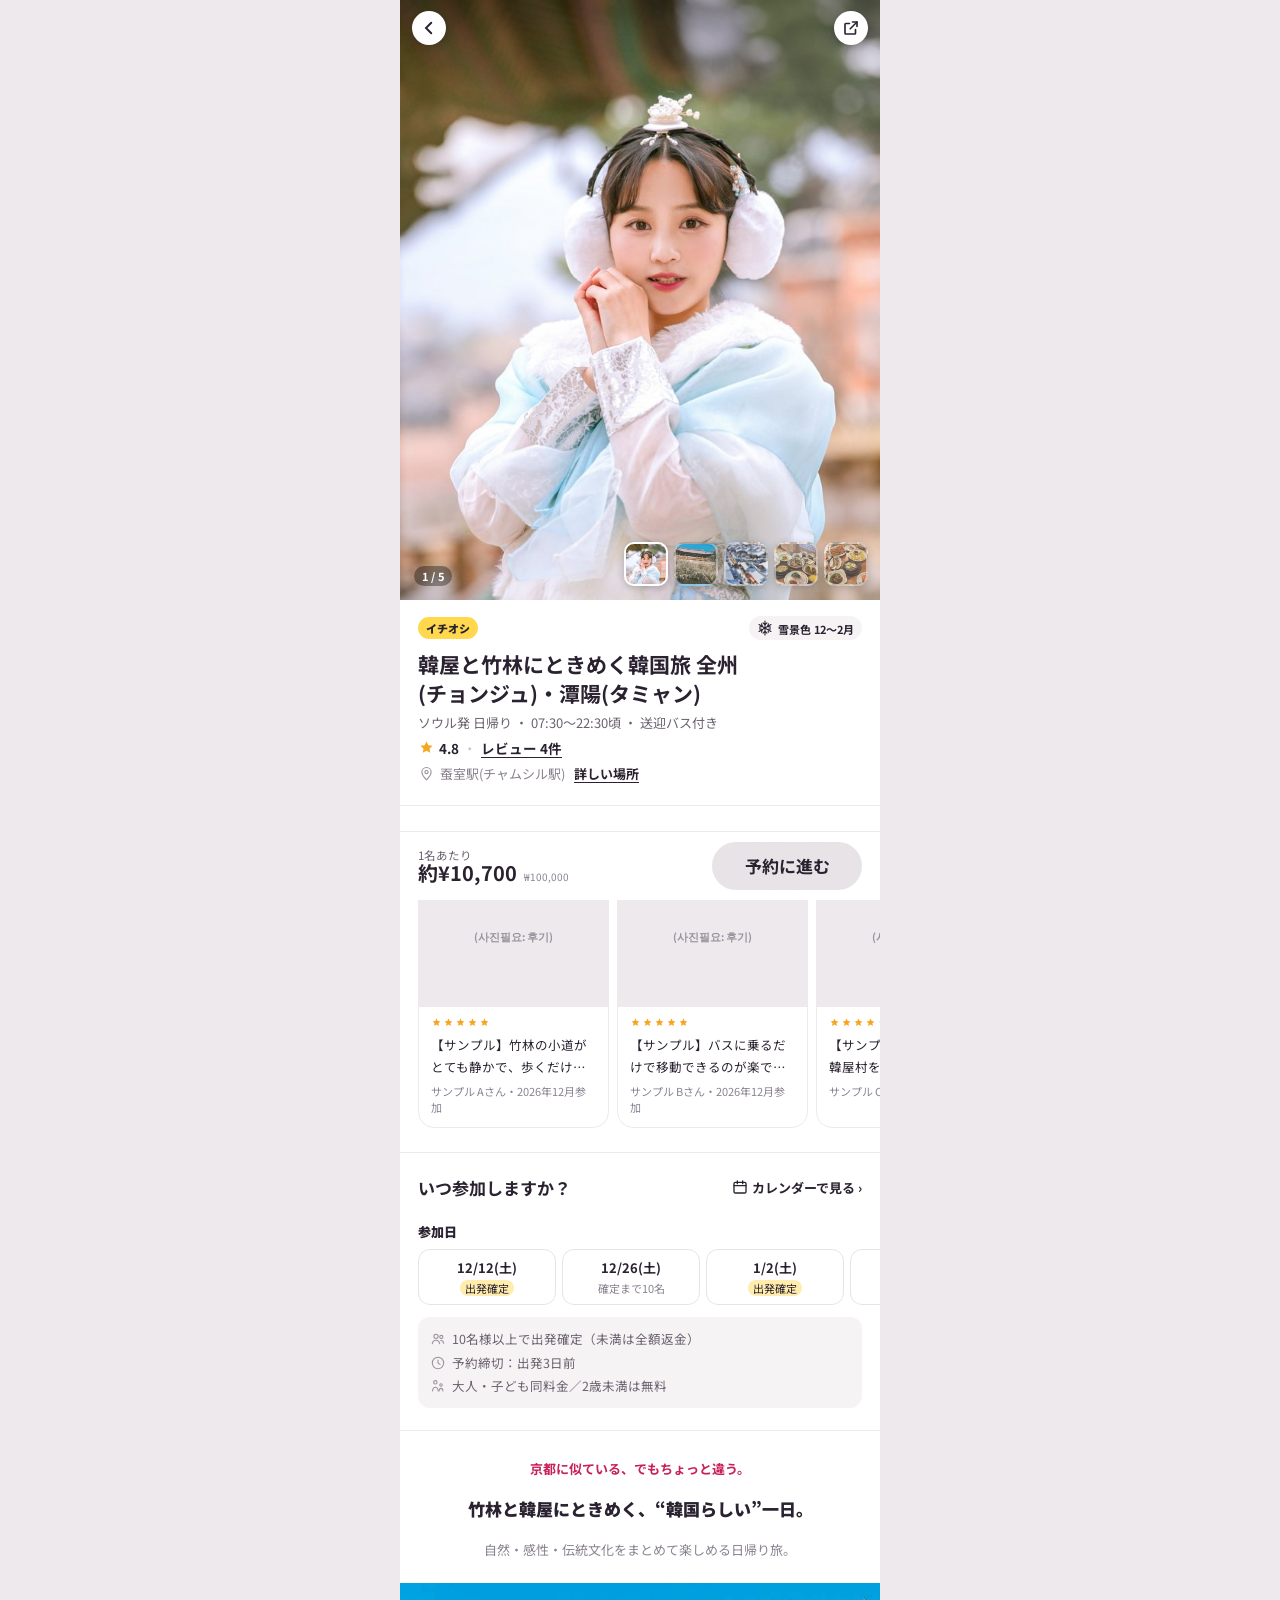
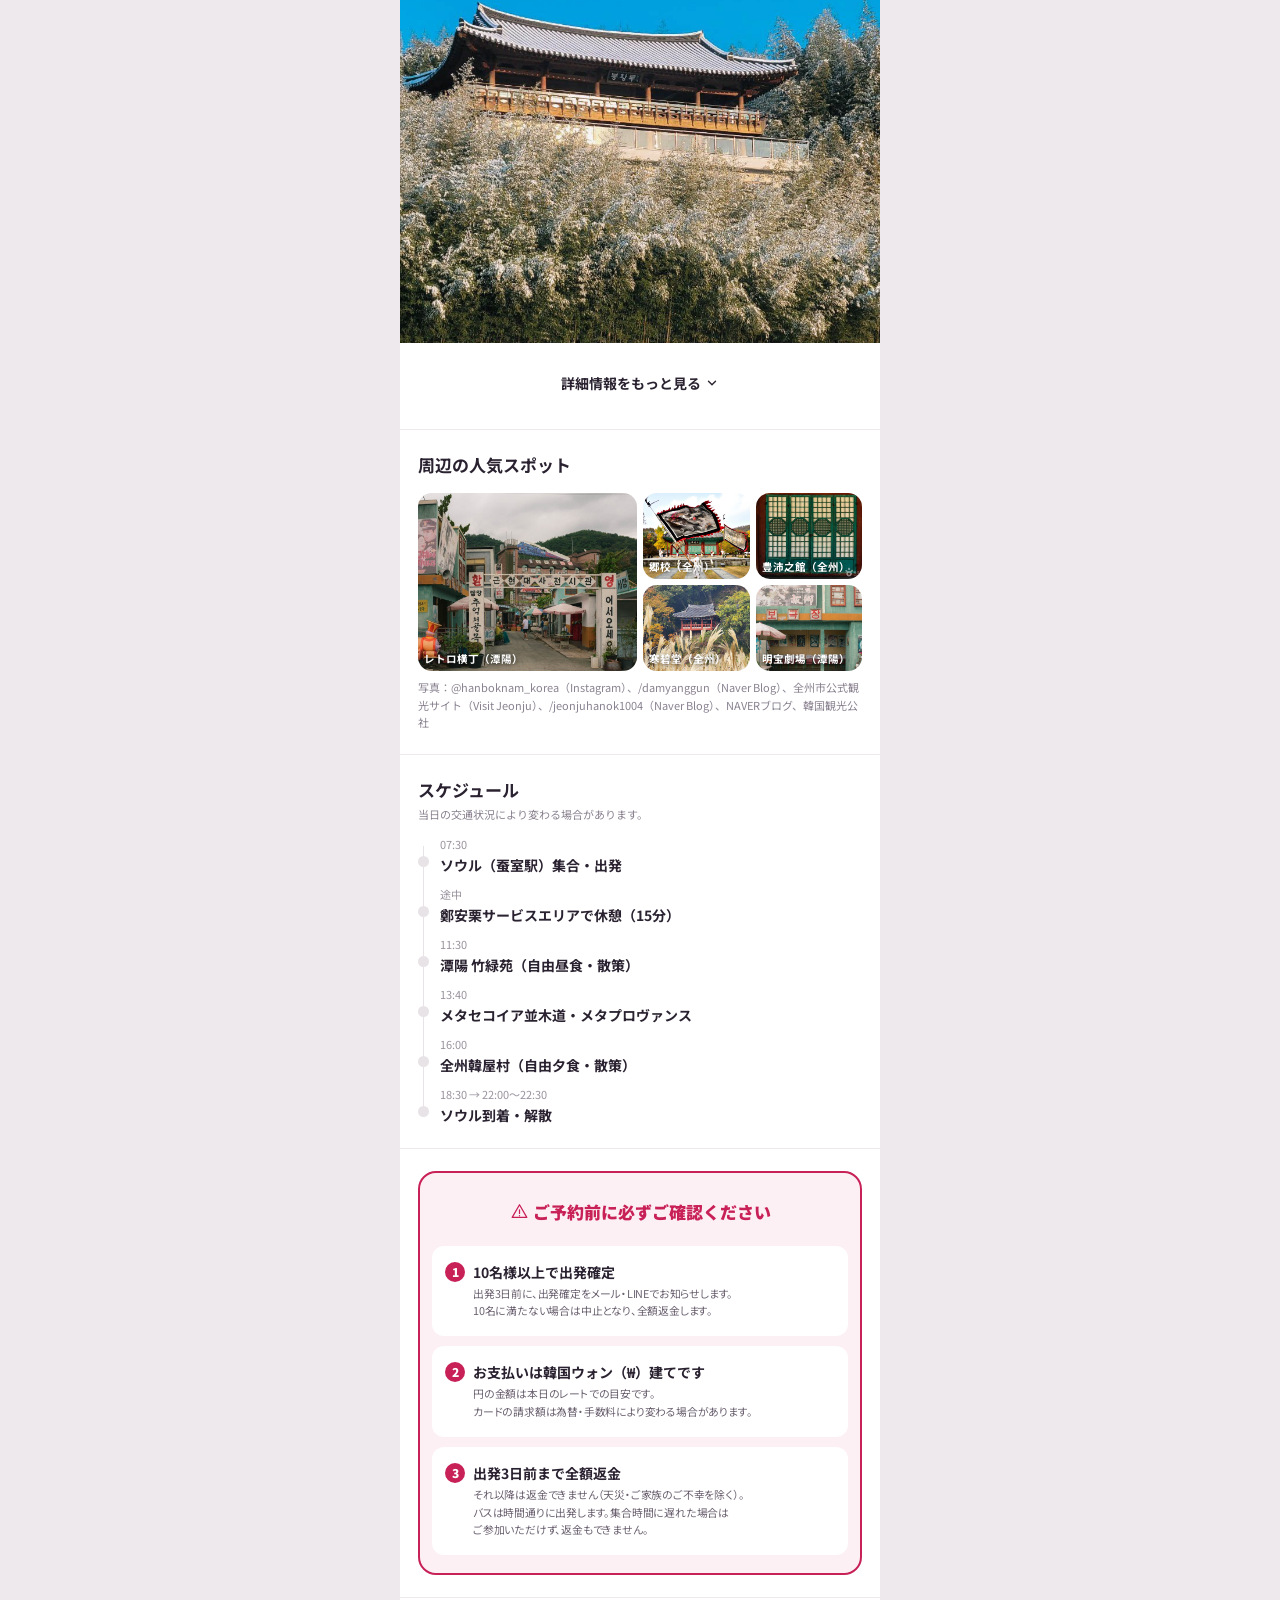
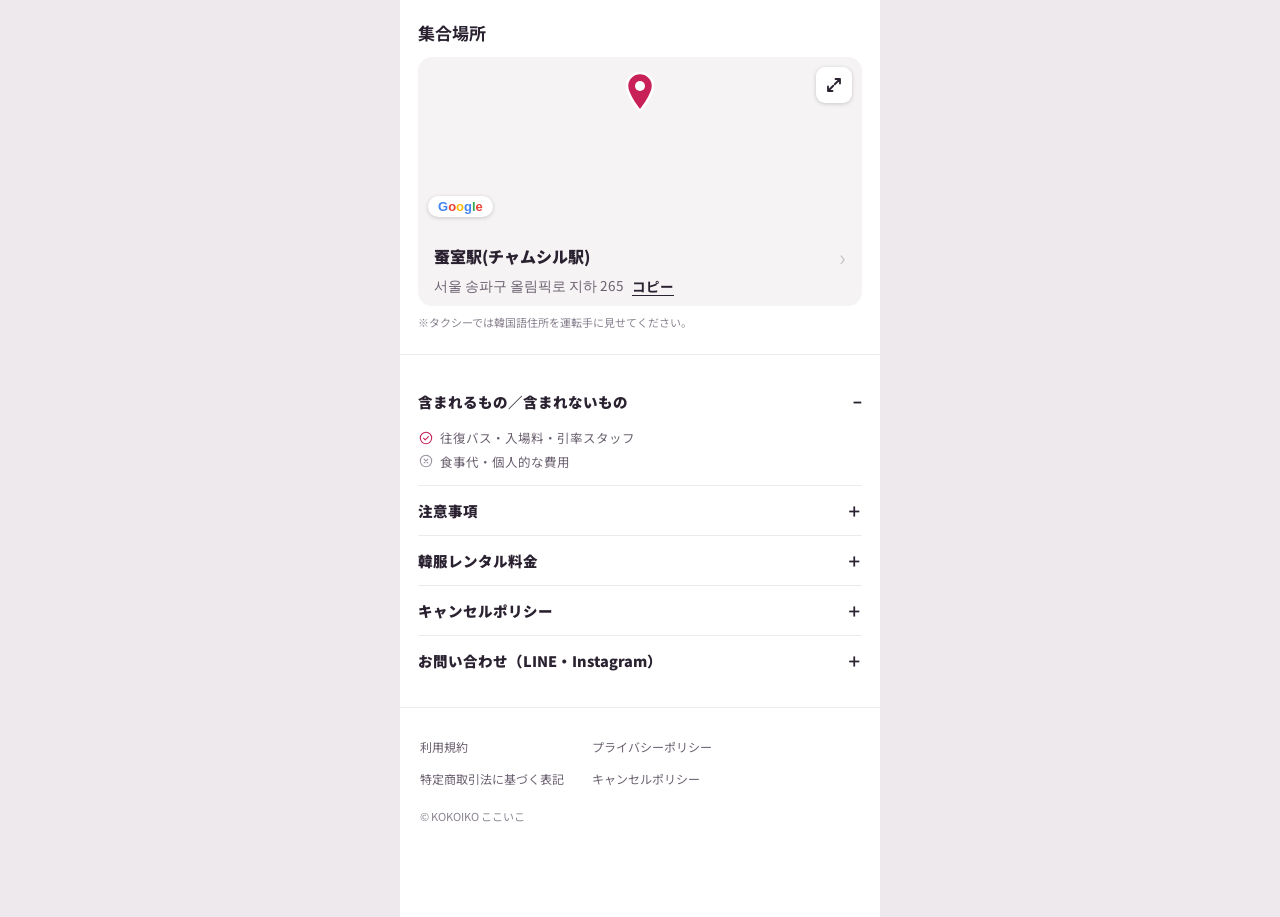
==== checkout.html @ 38eafe8d "Add files via upload" ====
<!DOCTYPE html>
<html lang="ja">
<head>
<meta charset="UTF-8">
<meta name="viewport" content="width=device-width, initial-scale=1, maximum-scale=1, user-scalable=no, viewport-fit=cover">
<title>お支払い｜ここいこ</title>
<meta name="robots" content="noindex">
<link rel="preconnect" href="https://fonts.googleapis.com">
<link href="https://fonts.googleapis.com/css2?family=Noto+Sans+JP:wght@400;700;900&display=swap" rel="stylesheet">
<link rel="stylesheet" href="css/style.css?v=1126-4">
<script src="https://js.tosspayments.com/v2/standard"></script>
</head>
<body class="ckpage">
<div class="wrap">
  <div class="phd2"><a href="index.html" id="backLink" aria-label="戻る"><svg width="22" height="22" viewBox="0 0 24 24" fill="none" stroke="#2A2230" stroke-width="2.6" stroke-linecap="round"><path d="M15 5l-7 7 7 7"/></svg></a><b>お支払い</b><span></span></div>

  <div class="sec"><h2>ご予約内容</h2>
    <div class="osum"><div class="im" id="sImg"></div><div><b id="sName"></b><span id="sDate"></span><span id="sTime"></span><span id="sQty"></span><span class="smeet"><span id="sMeet"></span><button type="button" class="cpy" id="addrCopy">コピー</button></span></div></div>
  </div>

  <form id="form" novalidate>
    <div class="sec"><h2>代表者情報</h2>
      <div class="field"><label for="name">お名前（ローマ字）<span class="req">必須</span></label><div class="inwrap"><input id="name" autocomplete="name" placeholder="HANAKO YAMADA"><span class="okmark" aria-hidden="true"><svg width="13" height="13" viewBox="0 0 24 24" fill="none" stroke="#fff" stroke-width="3.2" stroke-linecap="round" stroke-linejoin="round"><path d="M20 6L9 17l-5-5"/></svg></span></div></div>
      <div class="field"><label for="email">メールアドレス<span class="req">必須</span></label><div class="inwrap"><input id="email" type="email" autocomplete="email" placeholder="example@mail.com"><span class="okmark" aria-hidden="true"><svg width="13" height="13" viewBox="0 0 24 24" fill="none" stroke="#fff" stroke-width="3.2" stroke-linecap="round" stroke-linejoin="round"><path d="M20 6L9 17l-5-5"/></svg></span></div></div>
      <div class="field"><label for="line">LINE ID<span class="req">必須</span></label><div class="inwrap"><input id="line" placeholder="LINE ID" autocapitalize="off" autocorrect="off"><span class="okmark" aria-hidden="true"><svg width="13" height="13" viewBox="0 0 24 24" fill="none" stroke="#fff" stroke-width="3.2" stroke-linecap="round" stroke-linejoin="round"><path d="M20 6L9 17l-5-5"/></svg></span></div></div>
    </div>

    <div class="sec"><h2>お支払い方法</h2>
      <p class="pmh"><span>カード決済は「신용・체크카드」をお選びください</span></p>
      <div id="payment-method"></div><div id="agreement"></div>
    </div>

    <div class="sec"><h2>お支払い金額</h2>
      <div class="sumt"><div class="r"><span>参加費</span><span id="unit"></span></div>
        <div class="r t"><span>合計</span><span class="ty" id="totalYen"></span></div>
        <div class="r kw"><span>お支払い（韓国ウォン）</span><span id="total"></span></div></div>
      <div class="cond2"><p>1. お支払い後は「予約待ち」、10名集まった時点で出発確定。</p><p>2. 10名未満の場合は出発3日前にご連絡し、全額返金。</p><p>3. 出発3日前まで全額返金、それ以降のキャンセルは返金不可。</p></div>

      <ul class="tlist">
        <li><span>利用規約</span><button type="button" data-legal="terms">見る</button></li>
        <li><span>プライバシーポリシー</span><button type="button" data-legal="privacy">見る</button></li>
        <li><span>特定商取引法に基づく表記</span><button type="button" data-legal="legal">見る</button></li>
        <li><span lang="ko">사업자정보</span><button type="button" data-legal="biz" lang="ko">보기</button></li>
      </ul>

      <p class="agreet miss" id="agreet">必須項目を入力してください。</p>
      <div class="err" id="err"></div>
      <button type="submit" class="paybtn" id="payBtn" aria-disabled="true">決済する</button>
    </div>
  </form>
</div>
<script src="js/data.js?v=1126-4"></script>
<script src="js/common.js?v=1126-4"></script>
<script src="js/checkout.js?v=1126-4"></script>
<button class="totop nobar" id="totop" aria-label="ページの先頭へ"><svg viewBox="0 0 24 24" width="20" height="20" fill="none" stroke="#2A2230" stroke-width="2" stroke-linecap="round" stroke-linejoin="round"><path d="M6 14l6-6 6 6"/></svg></button>
<script>(function(){var t=document.getElementById("totop");if(!t)return;addEventListener("scroll",function(){t.classList.toggle("on",scrollY>600)},{passive:true});t.onclick=function(){scrollTo({top:0,behavior:"smooth"})};})();</script>
</body>
</html>
---- css/style.css ----
/* V26: 메인↔상세 페이지 전환 — Cross-document View Transitions API. 지원 브라우저만 자동 적용, 미지원은 기존처럼 즉시 이동(위험 없음) */
@view-transition{navigation:auto}
::view-transition-old(root){animation:kkOut .32s cubic-bezier(.2,.0,.2,1) both}
::view-transition-new(root){animation:kkIn .32s cubic-bezier(.2,.0,.2,1) both}
@keyframes kkOut{to{opacity:0;transform:translateX(-18px) scale(.98)}}
@keyframes kkIn{from{opacity:0;transform:translateX(18px)}}
@media(prefers-reduced-motion:reduce){::view-transition-old(root),::view-transition-new(root){animation:none!important}}

/* ここいこ — Liquid glass (floating controls only) / main #C82158 */
:root{--g-text:#2A2230;--g-sub:#6B6170;--g-mute:#8A8290;--g-off:#9A929E;--g-mark:#C9C3C7;--g-offbg:#E8E3E6;--g-line:#EEE9EC;--g-fill:#F5F3F4;--rose:#C82158;--ink:#2A2230;--sub:#6B6170;--mute:#8A8290;--line:#EEE9EC;--bg:#FFF9F6;--glass:linear-gradient(135deg,rgba(255,255,255,.62),rgba(255,255,255,.28));--glass-sh:inset 0 1px 0 rgba(255,255,255,.95),inset 0 0 18px rgba(255,255,255,.35),0 10px 30px rgba(60,30,60,.18),0 2px 6px rgba(60,30,60,.10)}
*{box-sizing:border-box}
html,body{margin:0;padding:0}
body{font-family:"Noto Sans JP",sans-serif;color:var(--ink);background:#EEE9EC;-webkit-font-smoothing:antialiased}
a{color:inherit;text-decoration:none}
button{font:inherit;color:inherit;cursor:pointer;appearance:none;-webkit-appearance:none;background:none;border:0}
.wrap{max-width:480px;margin:0 auto;background:#fff;min-height:100vh;position:relative;padding-bottom:calc(70px + env(safe-area-inset-bottom,0px));overflow-x:hidden}  /* 상세: 푸터 마지막 줄 ~ 하단 바 윗면 23px (S4) */
.wrap.main{background:var(--bg);padding-bottom:73px}  /* 메인: 떠 있는 바(16+56) 기준 23px (S4) */
.lg{background:var(--glass);backdrop-filter:blur(14px) saturate(180%);-webkit-backdrop-filter:blur(14px) saturate(180%);border:1px solid rgba(255,255,255,.9);box-shadow:var(--glass-sh)}
/* ---------- Main: first screen (390-wide stage, scaled) ---------- */
.stage-wrap{position:relative;overflow:hidden}
.stage{width:390px;height:752px;position:relative;transform-origin:top left}
.stage .top{position:absolute;inset:0 -300px auto -300px;height:320px;background:linear-gradient(160deg,#FF8A80 0%,#F59AB8 45%,#D9A6F7 100%)}
.stage .top:after{content:"";position:absolute;inset:0;background:radial-gradient(circle at 80% 20%,rgba(255,255,255,.45),transparent 40%)}
.stage .hd{position:absolute;left:22px;right:22px;top:26px;display:flex;justify-content:space-between;align-items:center;z-index:3;color:#fff;text-shadow:0 1px 6px rgba(120,30,70,.25)}
.stage .hd b{font-size:19px;letter-spacing:.04em;font-weight:900}
.stage .hd a{font-size:13.5px;font-weight:700;color:#fff;text-decoration:none}
.stage .hero{position:absolute;left:22px;right:22px;top:86px;color:#fff;z-index:2}
.stage .hero h1{font-size:26px;line-height:1.35;margin:0;font-weight:900;text-shadow:0 1px 8px rgba(120,30,70,.25)}
.stage .hero p{font-size:13.5px;margin:6px 0 0;line-height:1.6}
.mapbox img,.mapbox svg{position:absolute;left:24px;top:6px;width:328px}
.mtag small{font-weight:700;color:var(--rose);margin-left:4px}
.mtag.on{background:linear-gradient(135deg,#C82158,#C82158);color:#fff}
.mtag.on small{color:#fff}
.season{position:absolute;right:12px;bottom:14px;font-weight:900;font-size:13px;border-radius:99px;padding:6px 12px;color:#2A2230}
.ichi{font-size:11px;font-weight:900;background:#fff;color:var(--rose);border:1.5px solid var(--rose);border-radius:99px;padding:1px 8px}
/* ---------- Main: products ---------- */
.psec{padding:28px 18px 8px;margin:12px 0 14px}  /* 앞뒤 요소의 여백과 상쇄되어, 어느 블록 뒤에 와도 위 40·아래 22로 같아진다 (2026-11-26) */
.psec h2{font-size:21px;margin:0;line-height:1.4}
.psec p{font-size:16px;color:var(--sub);margin:6px 0 0}
.slides{display:flex;height:100%;overflow-x:auto;scroll-snap-type:x mandatory;scrollbar-width:none}
.slides::-webkit-scrollbar{display:none}
.slides>div{flex:0 0 100%;height:100%;scroll-snap-align:start;background-size:cover;background-position:center 20%;position:relative}
.big:before{content:"";position:absolute;inset:0 0 auto 0;height:90px;background:linear-gradient(180deg,rgba(0,0,0,.35),transparent);z-index:1;pointer-events:none}
.dots{position:absolute;top:12px;left:0;right:0;display:flex;justify-content:center;gap:6px;z-index:2;pointer-events:none}
.dots i{width:7px;height:7px;border-radius:99px;background:rgba(255,255,255,.55);transition:.2s}
.dots i.on{width:20px;background:#fff}
.cnt{position:absolute;top:10px;right:12px;font-size:11px;font-weight:700;color:#fff;background:rgba(0,0,0,.35);border-radius:99px;padding:2px 8px;z-index:2}
.cap{position:absolute;left:14px;top:34px;font-size:12px;font-weight:700;color:#fff;text-shadow:0 1px 6px rgba(0,0,0,.5);z-index:2}
.th{position:absolute;right:12px;bottom:158px;display:flex;gap:6px;z-index:2}
.th button.on{border-color:#fff;opacity:1}
.arr{position:absolute;right:10px;top:42%;width:38px;height:38px;border-radius:50%;display:flex;align-items:center;justify-content:center;z-index:2;background:linear-gradient(135deg,rgba(255,255,255,.55),rgba(255,255,255,.25));backdrop-filter:blur(10px);-webkit-backdrop-filter:blur(10px);border:1px solid rgba(255,255,255,.85);box-shadow:0 4px 12px rgba(0,0,0,.2)}
.chip{display:inline-block;font-size:11px;font-weight:900;border-radius:99px;padding:1px 8px}
.chip.snow{background:rgba(255,255,255,.85);color:#2A2230;margin-left:4px}
.big .t{font-size:18px;font-weight:900;margin:6px 0 2px}
.big .s{font-size:12px;color:#6B6170}
.prow{display:flex;justify-content:space-between;align-items:center;margin-top:8px}
.pr{font-size:18px;font-weight:900}
.pr small{font-size:11px;font-weight:400;color:var(--sub)}
.go{background:var(--rose);color:#fff;font-weight:900;font-size:13px;border-radius:99px;padding:7px 14px}
.sm{display:flex;gap:10px;margin:14px 12px 12px}
.stack{display:flex;flex-direction:column;gap:3px}
.stack .im{height:140px;background-size:cover;background-position:center;position:relative;overflow:hidden}
.stack video{width:100%;height:100%;object-fit:cover;display:block}
.vplay{position:absolute;left:50%;top:50%;width:44px;height:44px;margin:-22px 0 0 -22px;border-radius:50%;display:flex;align-items:center;justify-content:center;background:rgba(255,255,255,.28);backdrop-filter:blur(6px);-webkit-backdrop-filter:blur(6px);border:1.5px solid rgba(255,255,255,.8);pointer-events:none}
.sm .bd{padding:10px 12px}
.sm .t{font-size:15px;font-weight:900}
.sm .s{font-size:12px;color:#6B6170;margin-top:2px}
/* ---------- bottom bars ---------- */
.bar{position:fixed;bottom:16px;left:50%;transform:translateX(-50%) translateZ(0);width:calc(min(100vw,480px) - 24px);border-radius:34px;padding:8px;display:flex;gap:8px;align-items:center;z-index:20}
.bar.solid{background:#fff;border:1px solid #EEE9EC;box-shadow:0 10px 30px rgba(60,30,60,.18)}
.share{width:50px;height:50px;flex:none;border-radius:50%;display:flex;align-items:center;justify-content:center;border:1px solid rgba(255,255,255,.9);background:var(--glass);box-shadow:var(--glass-sh)}
.cta small{display:block;font-size:11px;font-weight:400;opacity:.92}
.cta[disabled],.cta.off{background:#E8E3E6;color:#9A929E;box-shadow:none;cursor:default}
.barbg{position:fixed;left:0;right:0;bottom:0;height:80px;background:linear-gradient(180deg,rgba(255,249,246,0),#FFF9F6 60%);z-index:19;pointer-events:none}
.bprice{flex:1;padding-left:12px;line-height:1.25;min-width:0}
.bprice span{display:block;font-size:11.5px;color:var(--sub);white-space:nowrap}
.bprice span em{font-style:normal;color:#E2343B;font-weight:900;margin-right:5px}
.bprice span s{color:#aaa}
.bprice b{font-size:20px}
.bprice small{font-size:10px;color:var(--mute);margin-left:7px}
.bar .cta.w{flex:none;width:150px}
/* ---------- Detail ---------- */
.dtop{position:fixed;top:0;left:50%;transform:translateX(-50%);width:min(100vw,480px);height:56px;display:flex;align-items:center;justify-content:space-between;padding:0 12px;z-index:30;transition:background .2s}
.dtop .ttl{font-size:14px;font-weight:900;opacity:0;transition:.2s;white-space:nowrap;overflow:hidden;text-overflow:ellipsis;max-width:65%}
.dtop.solid{background:#fff;border-bottom:1px solid var(--line);box-shadow:0 2px 8px rgba(0,0,0,.05)}
.dtop.solid .ttl{opacity:1}
.dtop.solid .ib{box-shadow:none;background:transparent}
.dhero{height:440px;position:relative;background:#ddd}
.dhero .slides>div{background-position:center}
.dhero:before{content:"";position:absolute;inset:0 0 auto;height:90px;background:linear-gradient(180deg,rgba(0,0,0,.35),transparent);z-index:1;pointer-events:none}
.chips span{display:inline-block;font-size:11px;font-weight:900;border-radius:99px;padding:2px 9px;margin-right:4px}
.c-like{background:#FFF3B8}
.c-ichi{background:#fff;color:var(--rose);border:1.5px solid var(--rose)}
.sec h1{font-size:21px;line-height:1.4;margin:10px 0 4px}
.sub{font-size:13px;color:var(--sub)}
.price{margin-top:12px;display:flex;align-items:baseline;gap:8px;flex-wrap:wrap}
.price b{font-size:26px}
.price small{font-size:12px;color:var(--sub)}
.note{font-size:11px;color:var(--mute);margin-top:4px;line-height:1.6}
.sec h2{font-size:17px;margin:0 0 16px}
.h2row{display:flex;justify-content:space-between;align-items:center;margin-bottom:4px}
.h2row h2{margin:0}
.lbl{font-size:13px;font-weight:900;margin:14px 0 8px}
.h2row+.lbl,#sSel>.lbl:first-child{margin-top:22px}  /* S9: 소제목 → 다음 묶음의 라벨 */
.c{display:inline-block;border:1.5px solid #E8E3E6;border-radius:12px;padding:8px 12px;font-size:13px;font-weight:700;margin:0 6px 6px 0;background:#fff}
.c.sel{border-color:var(--rose);color:var(--rose);background:#FDF0F4}
.c.tm{text-align:left;min-height:44px;display:inline-flex;align-items:center;box-sizing:border-box}
.c{text-align:left}
.c b{display:block;font-size:13px;font-weight:700}
.c small{display:block;margin-top:3px;font-size:11px;font-weight:400;color:var(--mute)}  /* 참가일 칩 상태 줄 */
.c small .ok{color:#2A2230;background:rgba(255,216,77,.45);border-radius:99px;padding:0 5px}  /* 안 고른 출발 확정일 — 글자는 본문색 (금지목록 X1) */
.c.sel small{color:var(--mute)}
.c.full{color:#bbb;background:#F5F3F4}
.meet{font-size:13px;font-weight:700;margin-top:2px}
.qrow{display:flex;justify-content:space-between;align-items:center}
.qp{line-height:1.25;min-width:0}
.qp>span{display:block;font-size:11.5px;color:var(--sub);white-space:nowrap}  /* 하단 바의 「合計（n名）」 줄과 같은 모양 */
.qrow b{font-size:15px;white-space:nowrap}
.qrow small{font-size:10px;color:var(--mute);margin-left:5px;white-space:nowrap}  /* 엔화 옆 원화(가로) — 간격은 엔화 크기의 0.35배 */
.pill{display:flex;align-items:center;gap:6px;border:1.5px solid #E8E3E6;border-radius:99px;padding:0 8px;min-height:44px;box-sizing:border-box}  /* 54 → 44px: 줄 높이를 낮춰 금액과 라벨이 벌어지지 않게 */
.pill button{background:none;border:0;font-size:20px;width:34px;height:34px}  /* 누르는 영역은 아래 min-height 44px로 확보 */
.pill output{font-size:16px;font-weight:900;min-width:20px;text-align:center}
.info b{color:var(--rose)}
.food{margin-top:26px;background:#FFF6F0;border-radius:18px;padding:16px}
.food h3{margin:0;font-size:16px}
.food .s{font-size:13px;color:#8A8290;margin-top:2px}
.fg{display:grid;grid-template-columns:1fr 1fr;gap:8px;margin-top:12px}
.fg div{height:120px;border-radius:12px;background-size:cover;background-position:center;position:relative}
.fg .fzoom{cursor:pointer}
.lb img,.lb video{-webkit-user-select:none;user-select:none;-webkit-touch-callout:none;pointer-events:auto}
.fg div[style*="gn_sgcl"]{background-position:center 30%}
.fg span{position:absolute;right:8px;bottom:8px;font-size:11px;font-weight:900;background:#fff;border-radius:99px;padding:2px 8px}
.fl{font-size:12.5px;color:#6B6170;line-height:1.7;margin-top:10px}
.rec{margin-top:24px;background:#F5F3F4;border-radius:16px;padding:14px 16px}
.rec b{font-size:15px}
.rec div{font-size:13.5px;margin-top:8px}
.rec i{font-style:normal;color:var(--rose);font-weight:900;margin-right:6px}
.gal{display:grid;grid-template-columns:1fr 1fr 1fr 1fr;grid-template-rows:86px 86px;gap:6px}
.gal button:first-child{grid-column:1/3;grid-row:1/3}
.sl{position:relative;padding-left:22px}
.sl:before{content:"";position:absolute;left:5px;top:10px;bottom:10px;border-left:1.5px solid #E8E3E6}
.si{position:relative;margin-bottom:10px}
.si:before{content:"";position:absolute;left:-22px;top:20px;width:11px;height:11px;border-radius:50%;background:#E8E3E6}
.si small{display:block;font-size:11px;color:#9A929E}
.si b{font-size:14px;font-weight:700}
.rv{display:flex;gap:8px}
.rv div{flex:1;height:150px;border-radius:14px;background:#E8E3E6;display:flex;align-items:center;justify-content:center;color:#aaa;font-size:11px;text-align:center}
.mpc iframe{width:100%;height:170px;border:0;display:block}
details.acc + details.acc{border-top:1px solid var(--line)}  /* 구분선은 항목 사이에만 — 묶음의 위·아래는 섹션 선이 맡아 선이 겹쳐 보이지 않게 (2026-11-25) */
details.acc summary{list-style:none;padding:14px 0;display:flex;justify-content:space-between;font-size:14.5px;font-weight:900;cursor:pointer}
details.acc summary::-webkit-details-marker{display:none}
details.acc summary:after{content:"＋"}
details.acc[open] summary:after{content:"−"}
/* 주문 요약 토글: ＋/− 대신 셰브론 */
details.acc.chev summary:after{content:"";width:11px;height:11px;border-right:2px solid #9A929E;border-bottom:2px solid #9A929E;transform:rotate(45deg);margin:2px 3px 0 0;transition:transform .2s}
details.acc.chev[open] summary:after{transform:rotate(-135deg);margin-top:6px}
details.acc.chev summary{padding:0;font-size:17px;align-items:center}
details.acc.chev[open] summary{padding-bottom:16px}
.accb.ordb{padding-bottom:0;color:var(--ink)}
.ordb .rr:first-of-type{margin-top:16px;padding-top:14px;border-top:1px solid var(--line)}
.accb{font-size:12.5px;line-height:1.8;padding:0 0 12px;color:#6B6170}
.accb a{text-decoration:underline}
/* ---------- Bottom sheet calendar ---------- */
.sheet{position:fixed;inset:0;z-index:50;display:none}
.sheet.on{display:block}
@keyframes up{from{transform:translate(-50%,100%)}to{transform:translate(-50%,0)}}
.grab{width:40px;height:5px;border-radius:9px;background:#ddd;margin:0 auto 12px;touch-action:none;-webkit-user-select:none;user-select:none}
.sh-hd{-webkit-user-select:none;user-select:none}
@media(hover:hover){.grab{cursor:grab}}
.sh-hd{display:flex;justify-content:flex-end;align-items:center}  /* 제목 없이 ✕만 — 오른쪽 */
.sh-hd b{font-size:17px}
.sh-hd button{background:none;border:0;font-size:20px;color:#999}
.mo{position:sticky;top:0;z-index:2;background:#fff;display:flex;justify-content:center;align-items:center;gap:22px;margin:0 0 8px;padding:14px 0 6px;font-weight:900;font-size:16px}
.mo button{background:none;border:0;font-size:20px;padding:0 6px}
.mo button[disabled]{color:#ddd}
.cal{display:grid;grid-template-columns:repeat(7,1fr);gap:4px;text-align:center}
.cal .w{font-size:11px;color:var(--mute);padding:4px 0}
.cal .d{position:relative;height:44px;border-radius:12px;display:flex;flex-direction:column;align-items:center;justify-content:center;background:none;border:2px solid transparent;padding:0}
.cal .d:before{content:"";position:absolute;inset:0;border-radius:12px;background:var(--rose);opacity:0;transform:scale(.86);transition:opacity .18s ease,transform .22s cubic-bezier(.2,.8,.3,1)}  /* 선택 채움: 즉시 켜지지 않고 피어남 */
.cal .d.pick:not(.full):before{opacity:1;transform:none}
.cal .d>b,.cal .d>small{position:relative}
.cal .d b{font-size:15px}
.cal .d small{font-size:9px;height:11px;color:#C9C3C7;font-weight:400}
.cal .d small.ok{color:#2A2230;background:rgba(255,216,77,.45);border-radius:99px;padding:0 3px;height:13px;line-height:13px;white-space:nowrap}
.cal .d small.nd{color:#8A8290}  /* あと○名: 출발 확정까지 남은 인원 */
.cal .d.pick:not(.full) small{color:#fff}
.cal .d.pick:not(.full) small.ok{background:none;padding:0}  /* 로즈 위에 노랑 금지 (N22) */
.cal .d[disabled] b{color:#C9C3C7!important}
.cal .d.full b{color:#C9C3C7!important}
.cal .d.full.pick{border-color:#C9C3C7}
.cal .d.pick:not(.full){background:none}  /* 채움은 :before가 그린다 */
.cal .d.pick:not(.full) b{color:#fff!important}
.sheet .cta{margin-top:12px;width:100%}
.wait{display:block;margin:14px 0 16px;font-size:13.5px;text-align:center;color:var(--ink);font-weight:700;text-decoration:underline;text-underline-offset:3px}
/* ---------- Lightbox ---------- */
.lb.on{display:flex}
.lb img{max-width:100%;max-height:85vh}
.lb button{position:absolute;top:14px;right:14px;background:none;border:0;color:#fff;font-size:26px}
/* ---------- Checkout / result ---------- */
.phd{position:sticky;top:0;background:#fff;height:56px;display:flex;align-items:center;gap:10px;padding:0 12px;border-bottom:1px solid var(--line);z-index:10}
.phd a{display:flex;align-items:center}
.phd b{font-size:15px}
.osum{display:flex;gap:12px;align-items:center}
.osum .im{width:112px;height:112px;border-radius:12px;background-size:cover;background-position:center;flex:none}
.osum b{font-size:13px;line-height:1.25;display:block}
.osum span{font-size:12px;color:var(--sub);display:block;margin-top:2px}
.osum .smeet{display:flex;align-items:baseline;gap:6px;flex-wrap:wrap}
.osum .smeet span{display:inline;margin-top:0}
.osum .smeet .cpy{font-size:12px;padding:10px 2px;margin:-10px 0}
.field{margin-bottom:14px}
.req{display:inline-block;background:var(--ink);color:#fff;font-size:10.5px;font-weight:700;line-height:1;padding:3px 6px;border-radius:4px;margin-left:8px;vertical-align:2px}
.field input{width:100%;border:1.5px solid #E8E3E6;border-radius:12px;padding:12px;font-size:16px;font-family:inherit}
.inwrap{position:relative}
.inwrap input{padding-right:40px}
.okmark{position:absolute;right:10px;top:50%;transform:translateY(-50%) scale(.6);width:22px;height:22px;border-radius:50%;background:#C82158;display:flex;align-items:center;justify-content:center;opacity:0;transition:opacity .15s ease,transform .15s ease;pointer-events:none}
.field.good .okmark{opacity:1;transform:translateY(-50%) scale(1)}
.field input:focus{outline:none;border-color:var(--ink);box-shadow:0 0 0 3px rgba(42,34,48,.08)}
.help{font-size:11px;color:var(--mute);margin-top:4px}
.sumt .r{display:flex;justify-content:space-between;font-size:13px;margin:6px 0}
.sumt .r:not(.t)>span:first-child{color:var(--sub)}
.cond{font-size:12px;line-height:1.8;background:#F5F3F4;border-radius:12px;padding:12px}
.terms{display:flex;flex-wrap:wrap;gap:4px 12px;font-size:12px}
.terms button{background:none;border:0;padding:0;text-decoration:underline;color:var(--sub)}
.err{color:#E2343B;font-size:13px;font-weight:700;min-height:18px}
.biz{font-size:11px;color:var(--mute);line-height:1.7}
.biz dl{display:grid;grid-template-columns:auto 1fr;gap:2px 10px;margin:6px 0}
.biz dt{font-weight:700}
.res{padding:40px 22px 20px;text-align:center}
.res .ic{width:64px;height:64px;border-radius:50%;margin:0 auto 14px;display:flex;align-items:center;justify-content:center;font-size:30px}
.res h1{font-size:21px;margin:0 0 6px}
.res p{font-size:13px;color:var(--sub);line-height:1.7;margin:0}
.rbox{margin:18px;border:1px solid var(--line);border-radius:16px;padding:14px;text-align:left}
.rbox .r{display:flex;justify-content:space-between;gap:10px;font-size:13px;margin:6px 0}
.rbox .r span{color:var(--sub);flex:none}
.rbox .r b{text-align:right;word-break:break-all}
.steps{margin:0 18px;padding:14px 14px 14px 32px;background:#F5F3F4;border-radius:14px;font-size:12.5px;line-height:1.9;text-align:left}
.shbox{margin:18px;border-radius:18px;padding:16px;background:#FDF0F4;text-align:left}
.shbox b{font-size:15px}
.shbox p{font-size:12px;color:var(--sub);margin:4px 0 12px}
/* ---------- footer / modal ---------- */
footer p:last-child{margin-top:14px;font-size:11px}
.footer-links button{background:none;border:0;padding:0;text-align:left;line-height:1.3;color:var(--sub);font-size:12px}
.legal-sc{overflow:auto;font-size:12.5px;line-height:1.8;padding-top:14px;padding-bottom:calc(20px + env(safe-area-inset-bottom))}
.legal-sc dl{display:grid;grid-template-columns:auto 1fr;gap:4px 10px}
.legal-sc dt{font-weight:700}
/* ---------- 2026-11-20 수정 #1~23 ---------- */
/* 지도 눈 내리기 */
.snowfall{position:absolute;inset:0;overflow:hidden;pointer-events:none;z-index:1}
.snowfall i{position:absolute;top:-24px;display:block;animation-name:fall,sway;animation-timing-function:linear,ease-in-out;animation-iteration-count:infinite,infinite;animation-direction:normal,alternate;opacity:.95}
.snowfall svg{width:100%;height:100%;display:block}
@keyframes fall{from{top:-24px}to{top:100%}}
@keyframes sway{from{margin-left:-8px}to{margin-left:8px}}
/* 지도 태그 눌림 */
.mtag:not(.plain){transition:transform .12s,box-shadow .12s,background .15s}
@media(hover:hover){.mtag:not(.plain):hover{transform:translate(-50%,-50%) scale(1.05);box-shadow:0 6px 16px rgba(200,33,88,.28)}}
.mtag:not(.plain):active{transform:translate(-50%,-50%) scale(.93);box-shadow:inset 0 2px 6px rgba(0,0,0,.18)}
/* 버튼 hover·눌림 */
button,.cta,.go,.gbtn,.ichi-card,.calk{transition:filter .15s,transform .25s cubic-bezier(.2,.8,.3,1),box-shadow .15s,background-color .18s ease,border-color .18s ease,color .18s ease}
button:active,.cta:active,.calk:active{transition-duration:.1s}  /* 누를 때는 빠르게, 뗄 때는 위 .25s로 천천히 */
@keyframes stepIn{from{opacity:0;transform:translateY(8px)}to{opacity:1;transform:none}}
.stepin{animation:stepIn .28s cubic-bezier(.2,.8,.3,1) both}  /* 다음 단계가 아래에서 올라오며 등장 */
@media(hover:hover){button:not([disabled]):hover,a.cta:hover,.go:hover,.btn2:hover,.btns a:hover,.ichi-card:hover{filter:brightness(.95)}
.cta:not([disabled]):hover{box-shadow:inset 0 1px 0 rgba(255,255,255,.45),0 10px 22px rgba(200,33,88,.45)}
}
button:not([disabled]):active,a.cta:active,.ichi-card:active{transform:scale(.97)}
.bar .cta:not([disabled]):active{transform:scale(.97)}
/* 페이드업 */
.fu{opacity:0;transform:translateY(16px);transition:opacity .4s ease,transform .4s ease}
.fu.in{opacity:1;transform:none}
@media(prefers-reduced-motion:reduce){.fu{opacity:1;transform:none}.snowfall{display:none}}
/* 상세 대표사진 썸네일 */
.dhero .th{bottom:14px;right:12px}
.dhero .cnt{top:auto;bottom:14px;right:auto;left:14px}
/* 인원 */
.pill button[disabled]{color:#ccc;cursor:default}
/* 갤러리 영상 */
.gal button{border-radius:14px;background-size:cover;background-position:center;position:relative;border:0;padding:0;overflow:hidden}
.gal video{position:absolute;inset:0;width:100%;height:100%;object-fit:cover;border-radius:14px}
.vplay.sm{width:32px;height:32px;margin:-16px 0 0 -16px;z-index:1}
/* 라이트박스 */
.lb{position:fixed;inset:0;background:rgba(0,0,0,.9);z-index:60;display:none;align-items:center;justify-content:center;flex-direction:column}
.lbm{display:flex;align-items:center;justify-content:center;max-width:100%}
.lb img,.lb video{max-width:100vw;max-height:78vh;display:block}
.lb .x{position:absolute;top:14px;right:14px;background:none;border:0;color:#fff;font-size:26px}
.lbn{display:flex;align-items:center;gap:22px;margin-top:16px;color:#fff;font-size:15px;font-weight:700}
.lbn button{position:static;width:40px;height:40px;border-radius:50%;background:rgba(255,255,255,.15);border:0;color:#fff;font-size:24px;line-height:1}
/* 캘린더 시트 */
.sbody{overflow-y:auto;-webkit-overflow-scrolling:touch;overscroll-behavior:contain;min-height:0;padding-bottom:16px;flex:1}
#sSel:has(+ .wait:not([hidden])) .pickhint{margin-bottom:0}
.pickhint{margin:22px 0;padding:20px 14px;border-radius:12px;background:#F5F3F4;color:#9A929E;font-size:14px;font-weight:700;text-align:center}
.sbar{display:flex;align-items:center;gap:8px;border-top:1px solid var(--line);padding:10px 0 calc(14px + env(safe-area-inset-bottom));margin:0 -4px}
.sbody:has(+ .sbar[hidden]){padding-bottom:calc(24px + env(safe-area-inset-bottom))}
.sbar .bprice{padding-left:4px}
.sbar .cta.w{width:150px;flex:none;margin:0}
/* 비교표 */
/* 주의사항 박스 */
.warnsec{border-bottom:none;padding-bottom:6px}
/* 푸터 문의 */
.sep{margin:0 10px;color:#E8E3E6}
a.cl{text-decoration:underline;text-underline-offset:3px;color:var(--sub)}
footer .ctc{display:inline;margin:0 10px 0 0;font-weight:700;color:var(--sub)}
/* 결제 결과(완료·실패) */
.rprd{display:flex;gap:14px;align-items:center}
/* 결제완료·실패 상품 요약: 제목 왼쪽 + 썸네일 오른쪽, 아래 조건줄(일정·인원 / 단가) */
.psum{display:flex;gap:14px;align-items:flex-start;justify-content:space-between}
.psum b{flex:1;font-size:15px;line-height:1.45;font-weight:900}
.psum .im{width:72px;height:72px;border-radius:10px;flex:none;background-size:cover;background-position:center}
.psum-opt{display:flex;gap:12px;justify-content:space-between;margin-top:12px;font-size:12.5px;line-height:1.5;color:var(--sub)}
.psum-opt span:last-child{flex:none;text-align:right}

.rprd .im{width:84px;height:84px;border-radius:12px;background-size:cover;background-position:center;flex:none}
.rprd b{font-size:15px;line-height:1.5;display:block}
.rprd span{font-size:12.5px;color:var(--mute);display:block;margin-top:4px}
.rst{display:flex;align-items:baseline;gap:10px;flex-wrap:wrap}
/* 결제 결과 상태 영역: 아이콘 → 상태(크게) → 사유 1문장 → 안심 문구 → 코드. 완료·실패 같은 슬롯 */
.rhero h1{margin:0;font-size:22px;line-height:1.3;font-weight:900}
.rhero h1.ok{color:#2A2230}
.rhero h1.ng{color:#E2343B}
.rhero .r1{margin:10px 0 0;font-size:14px;font-weight:400;color:var(--sub)}

.rst b{font-size:17px}
.rst b.ok{color:#2A2230}
.rst b.ng{color:#E2343B}
.rst span{font-size:12.5px;color:var(--mute)}
.rr{display:flex;justify-content:space-between;gap:10px;font-size:13.5px;margin-top:12px}
.rr span{color:var(--mute);flex:none}
.rr b{font-weight:400;text-align:right;color:var(--sub)}
.rr .cpy{padding:12px 0 12px 8px;margin:-12px 0;font-size:13.5px}
.rr.t{margin-top:16px;padding-top:14px;border-top:1px solid var(--line);font-size:15px}
.rr.t b{font-size:18px;font-weight:900}
.rr.t b small{display:block;font-size:12.5px;font-weight:400;color:var(--sub);margin-top:2px}
.rr.t b.ty2{font-size:22px;color:var(--rose)}
.rr .oid{font-size:10px;white-space:nowrap;letter-spacing:-.2px;overflow:hidden;text-overflow:ellipsis}
.flow div{font-size:min(12px,3.1vw);line-height:1.6;white-space:nowrap;letter-spacing:-.2px;margin-bottom:6px;color:var(--mute)}
.rsub{font-size:12.5px;color:var(--mute);margin:0 0 14px}
.rshare{width:100%;display:flex;align-items:center;justify-content:center;gap:6px;height:48px;border:1.5px solid #E8E3E6;background:#fff;border-radius:12px;font-size:14px;font-weight:900}
.ract{padding:18px 18px 0}  /* 아래 여백은 페이지의 16px이 맡음 (2026-11-25) */
.ract .cta{display:block}
.tl{display:block;text-align:center;margin-top:14px;font-size:13px;font-weight:700;color:var(--sub);text-decoration:underline;text-underline-offset:3px}
.tl.ext{color:var(--ink);font-size:13.5px}
.why{margin-top:16px}
.why b{font-size:14px}
.why p{font-size:12.5px;color:var(--sub);margin:4px 0 0;line-height:1.6}
.why small{display:block;font-size:11px;color:#aaa;margin-top:6px}
/* 결제 입력 */
.field input.bad{border-color:#E2343B;background:#FDF0F4}
.ferr{font-size:12px;color:#E2343B;font-weight:700;margin-top:5px}
.ichi-card.pop{animation:pop .35s ease}
@keyframes pop{0%{transform:scale(.96);opacity:.6}100%{transform:none;opacity:1}}
.mapin{position:absolute;top:0;left:50%;width:366px;height:452px;margin-left:-183px;transform-origin:50% 0;z-index:2}
.mapin .mtag,.mapin .kyoto{z-index:2}
.lbEmpty{display:none;font-size:12px;color:#9A929E;font-weight:700;white-space:nowrap;letter-spacing:-.2px}
.ichi-card.empty .lbEmpty{display:block}
.ichi-card.empty>*:not(.lbEmpty){display:none!important}
a.cta.off{background:#E8E3E6;color:#9A929E;box-shadow:none}
.stage.compact .hero{top:66px}
.stage.compact .hero h1{font-size:23px}
.stage>.snowfall{z-index:1}
.stage .hd,.stage .hero{z-index:3}
/* 하단 고정 바 크기 통일 (메인·상세·결제): 바 66px / 버튼 50px */
.bar .cta{height:50px;padding:0 14px;display:flex;flex-direction:column;align-items:center;justify-content:center;line-height:1.25;font-size:16px}
.bar .cta small{font-size:10.5px;margin-top:1px}
.bar .share{width:50px;height:50px}
/* 메인 상품 카드: 호버는 지도 태그처럼 살짝 떠오르기만, 누르면 바로 상세로 이동 */
.sm>a{flex:1;border-radius:22px;overflow:hidden;background:#fff;box-shadow:0 6px 16px rgba(60,30,60,.08);transition:transform .15s,box-shadow .15s}
@media(hover:hover){.sm>a:hover{transform:translateY(-3px) scale(1.01);box-shadow:0 12px 26px rgba(60,30,60,.16)}}
.sm>a:active{transform:scale(.98)}
.big .th{display:none}
/* 비교 박스: 어떤 지역이든 한 줄 (줄바꿈 금지) */
.ichi-card{position:absolute;top:682px;border-radius:22px;background:#fff;border:1px solid #F1E3E8;box-shadow:0 6px 18px rgba(60,30,60,.08);display:flex;align-items:center;justify-content:center;left:24px!important;right:22px!important;z-index:2;gap:8px;padding:12px 10px;flex-wrap:nowrap;white-space:nowrap;overflow:hidden}
.ichi-card>*{flex:none;white-space:nowrap}
.ichi-card b{font-size:18px}
.ichi-card .ichi{font-size:10px;padding:1px 7px}
/* 메인 상품 카드 버튼 통일: 전주(큰 카드)도 강릉·단양과 같은 회색 기본 */
.big .go{background:none;border:0;padding:0;color:var(--ink);font-weight:700;font-size:13.5px;box-shadow:none}
.big .g{position:absolute;left:10px;right:10px;bottom:10px;border-radius:20px;padding:12px 14px;z-index:2;transition:transform .15s,box-shadow .15s}
@media(hover:hover){.big .g:hover{transform:translateY(-2px);box-shadow:var(--glass-sh),0 10px 22px rgba(60,30,60,.14)}}
/* 카드 링크: 애플 방식 (버튼 대신 텍스트 + ›) */
.gbtn{transition:.15s;display:flex;justify-content:space-between;align-items:center;background:none;border-radius:0;border-top:1px solid #EEE9EC;margin-top:10px;padding:9px 0 0;color:var(--ink);font-weight:700;font-size:13px;text-align:left}
.gbtn span{font-size:17px;color:var(--mute);line-height:1}
/* 누를 수 없는 표시는 버튼처럼 보이지 않게: 시즌 안내·≒京都는 테두리·둥근 배경 없이 텍스트로 */
.mapbox .season{z-index:3;background:none!important;border:0!important;box-shadow:none!important;backdrop-filter:none!important;-webkit-backdrop-filter:none!important;padding:0;border-radius:0;font-size:12.5px;color:#2A2230;text-shadow:0 0 6px #fff,0 0 2px #fff}
/* 지역 태그(누를 수 있는 것)는 상하 여백을 넉넉하게 */
.kyoto{position:absolute;font-weight:900;font-size:13px;border-radius:99px;padding:4px 11px;background:#FFD84D;border:1.5px solid var(--ink);z-index:2;animation:pop .3s ease}
.lbWhy{font-size:12.5px;line-height:1.55;color:var(--ink);text-align:center;white-space:normal}
.ichi-card .lbWhy b{color:var(--rose);font-size:inherit;font-weight:900}
#likeBox:not(.empty){white-space:normal;padding:10px 16px}
/* 비교 박스 제거 → 지도를 하단 버튼 위까지. 설명은 지도 위 카드(애플 머티리얼 카드: 반투명 흰 배경·블러·좌측 정렬) */
#likeBox{display:none!important}
.mcard{position:absolute;left:12px;right:12px;bottom:12px;z-index:4;border-radius:18px;padding:12px 14px;text-align:left;background:rgba(255,255,255,.78);backdrop-filter:blur(20px) saturate(180%);-webkit-backdrop-filter:blur(20px) saturate(180%);box-shadow:0 8px 24px rgba(40,60,90,.16)}
.mcard .mt{display:flex;align-items:baseline;gap:6px;flex-wrap:wrap}
.mcard .mt b{font-size:16px;font-weight:900}
.mcard .eq{color:var(--rose);font-weight:900;font-size:16px}
.mcard .ms{margin-left:auto;font-size:11px;font-weight:700;color:#2A2230}
.mcard p{margin:4px 0 0;font-size:12.5px;line-height:1.6;color:var(--sub)}
@keyframes mcpop{from{opacity:0;transform:scale(.9)}to{opacity:1;transform:scale(1)}}
.mcard.pop{animation:mcpop .32s cubic-bezier(.2,.8,.3,1) both}
/* 결제 버튼 위 다음 단계 안내 */
#payment-method.need{outline:2px solid var(--rose);outline-offset:4px;border-radius:12px}
/* 사진 출처·안내: 애플 각주 방식 (푸터와 같은 좌우 여백, 줄 간격 넉넉하게, 출처와 안내 분리) */
.src{margin-bottom:6px;margin:12px 20px 0;font-size:12px;line-height:1.7;color:#9A929E;text-wrap:pretty;word-break:auto-phrase}
.src .nw{white-space:nowrap}
.src.note2{margin-top:6px;margin-bottom:28px}
/* 출발지(ソウル発)는 누를 수 없는 표시 → 테두리·배경 없이 텍스트 */
.mtag.plain{cursor:default;background:none!important;border:0!important;box-shadow:none!important;backdrop-filter:none!important;-webkit-backdrop-filter:none!important;padding:0;color:var(--ink);font-size:13px;-webkit-text-stroke:3px #fff;paint-order:stroke fill}
.dhero .hv{position:relative;background:#000}
.dhero .hv video{width:100%;height:100%;object-fit:cover;display:block}
.field .opt{display:inline-block;background:#E8E3E6;color:#6B6170;font-size:10.5px;font-weight:700;line-height:1;padding:3px 6px;border-radius:4px;margin-left:8px;vertical-align:2px}
/* 전각 괄호「）」 뒤 여백이 넓어 보이지 않게 일본어 문장부호 폭을 줄임 */
.field label{display:block;font-size:13px;font-weight:900;margin-bottom:6px;font-feature-settings:"palt"}
/* 브라우저 자동완성 파란 배경 제거 (다른 칸과 같은 흰 배경) */
.field input:-webkit-autofill,.field input:-webkit-autofill:hover,.field input:-webkit-autofill:focus{-webkit-box-shadow:0 0 0 1000px #fff inset!important;-webkit-text-fill-color:var(--ink)!important;caret-color:var(--ink);transition:background-color 9999s}
.field input.bad:focus{border-color:#E2343B;box-shadow:0 0 0 3px rgba(226,52,59,.10)}
/* 동선지도 */
.rmap{display:block;width:100%;aspect-ratio:1290/1100;border:0;border-radius:16px;background-size:cover;background-position:center;padding:0;cursor:zoom-in}
.lb.single .lbn{display:none}
[hidden]{display:none!important}
/* v16 상세 */
.dtop .ib{border-radius:50%;display:flex;align-items:center;justify-content:center;background:#fff;box-shadow:0 2px 8px rgba(0,0,0,.18);border:0;padding:0;width:34px;height:34px;position:relative}
.dtop .ib::after{content:"";position:absolute;inset:-7px}
.iroute h3{font-size:16px;font-weight:900;margin:0 0 12px;color:var(--ink)}
.tplay{position:absolute;right:3px;bottom:3px;width:14px;height:14px;border-radius:50%;background:rgba(0,0,0,.45)}
.tplay::after{content:"";position:absolute;left:5px;top:3.5px;border-left:6px solid #fff;border-top:3.5px solid transparent;border-bottom:3.5px solid transparent}
.th button{width:44px;height:44px;border-radius:10px;background-size:cover;background-position:center;border:2px solid rgba(255,255,255,.5);opacity:.75;box-shadow:0 2px 8px rgba(0,0,0,.25);padding:0;transition:opacity .15s,border-color .15s;position:relative}
.mpm{position:relative;height:170px;overflow:hidden}
.mpm iframe{position:absolute;left:0;top:-60px;width:100%;height:calc(100% + 60px);border:0;display:block;pointer-events:none;filter:grayscale(1) contrast(.8) brightness(1.1)}
.mlink{position:absolute;inset:0;z-index:1}
.mpin{position:absolute;left:50%;top:55px;transform:translate(-50%,-100%);pointer-events:none;z-index:2;line-height:0}
.gbadge{position:absolute;left:10px;bottom:10px;z-index:2;background:#fff;border-radius:99px;padding:3px 10px;font:700 13px Arial,sans-serif;box-shadow:0 1px 4px rgba(0,0,0,.18);pointer-events:none}
.gbadge b:nth-child(1),.gbadge b:nth-child(4){color:#4285F4}
.gbadge b:nth-child(2),.gbadge b:nth-child(6){color:#EA4335}
.gbadge b:nth-child(3){color:#FBBC05}
.gbadge b:nth-child(5){color:#34A853}
.mexp{position:absolute;right:10px;top:10px;z-index:2;width:36px;height:36px;border-radius:9px;background:#fff;box-shadow:0 1px 4px rgba(0,0,0,.18);display:flex;align-items:center;justify-content:center;pointer-events:none}
.mrow{display:flex;align-items:center;justify-content:space-between;min-height:48px;padding:10px 16px 0;color:var(--ink);text-decoration:none}
.mrow b{font-size:16px;font-weight:900}
.mrow i{font-style:normal;font-size:22px;color:#C9C3C7}
.mad{display:flex;align-items:center;flex-wrap:wrap;gap:4px;padding:0 16px 10px;font-size:13.5px;color:var(--sub)}
.mad.flat{padding:4px 0 0;align-items:baseline}
.mad.flat.r{justify-content:flex-end;text-align:right}
.mad.flat.r .cpy{padding-right:0}
.cpy{border:0;background:none;padding:12px 4px;margin:-12px 0;font-size:13.5px;font-weight:700;color:var(--ink);text-decoration:underline;text-underline-offset:3px;cursor:pointer}
.toast{position:fixed;left:50%;bottom:110px;transform:translateX(-50%);background:rgba(42,34,48,.92);color:#fff;font-size:13px;padding:10px 16px;border-radius:99px;z-index:70;display:none;white-space:nowrap}
#dateChips .c{min-height:44px}
.qrow .pill button{min-height:41px}
#dateChips{display:flex;gap:6px;overflow-x:auto;scroll-snap-type:x proximity;-webkit-overflow-scrolling:touch;margin-right:-18px;padding-right:18px;scrollbar-width:none}
#dateChips::-webkit-scrollbar{display:none}
#dateChips .c{flex:none;margin:0;scroll-snap-align:start}
.c.dt{width:138px;padding:8px 6px;box-sizing:border-box;text-align:center}  /* 폭 고정 + 가운데 정렬. 「出発確定・残り19席」이 한 줄에 들어가는 폭(11px 기준 101px + 안여백). 3번째가 반쯤 걸려 밀 수 있음을 알린다 */
.c.dt small{white-space:nowrap}  /* 상태 줄은 줄바꿈하지 않는다 */
/* v16 결제 */
.tbd{color:#C9C3C7}
.phd2{position:sticky;top:0;z-index:20;background:#fff;height:52px;display:grid;grid-template-columns:48px 1fr 48px;align-items:center;border-bottom:1px solid var(--line);transition:transform .25s ease}
.phd2.hide{transform:translateY(-100%)}  /* 상단 바 공통 규칙 — 상세(.dtop)와 같은 움직임 */
.phd2 a{width:48px;height:48px;display:flex;align-items:center;justify-content:center}
.phd2 b{text-align:center;font-size:16px;font-weight:900}
.ckpage .osum span{margin-top:3px}
.chg{display:inline-flex;align-items:center;min-height:48px;font-size:12.5px;color:var(--sub);text-decoration:underline;text-underline-offset:3px}
.pm{display:flex;align-items:center;gap:12px;min-height:56px;cursor:pointer;position:relative}
.pm input{position:absolute;opacity:0;width:1px;height:1px}
.pm .rd{width:22px;height:22px;border-radius:50%;border:2px solid #C9C3C7;flex:none;display:flex;align-items:center;justify-content:center}
.pm input:checked+.rd{border-color:var(--rose)}
.pm input:checked+.rd::after{content:"";width:12px;height:12px;border-radius:50%;background:var(--rose)}
.pm input:focus-visible+.rd{outline:2px solid var(--rose);outline-offset:2px}
.pm .ci{line-height:0}
.pm .pt b{display:block;font-size:15px;font-weight:900}
.pm .pt small{display:block;font-size:11.5px;color:var(--sub);margin-top:2px}
.sumt .r.t{font-size:16px;font-weight:900;border-top:1px solid var(--line);padding-top:10px;align-items:baseline}
.sumt .ty{font-size:28px;font-weight:900;color:var(--rose)}
.sumt .r.kw{font-size:12.5px;color:var(--ink);margin-top:2px}
.sumt .r.kw span:first-child{color:var(--sub)}
.flow .r3{font-size:11px;margin-top:2px}
/* 1·2·3 안내 박스: 상세 페이지 안내 박스(.info)와 같은 규칙 — 면 #F5F3F4·반지름 12·안여백 10/12·본문색·행간 1.9. 한 줄 유지를 위해 글자는 최대 12.5px에서 화면 폭에 맞춰 줄어듦 */
.cond2{margin-top:12px;background:#F5F3F4;border-radius:12px;padding:10px 12px}
.cond2 p{margin:0;font-size:min(12.5px,calc((100vw - 60px) * .0335));line-height:1.9;white-space:nowrap;color:var(--ink)}
.tlist{list-style:none;margin:23px 0 0;padding:0}  /* 약관 묶음 위 23px — 메인 푸터 이용약관 묶음과 같은 값 (2026-11-25) */
.tlist li{display:flex;align-items:center;justify-content:space-between;min-height:44px;font-size:13px;color:var(--sub)}
.tlist button{background:none;border:0;padding:12px 0 12px 16px;font-size:12.5px;color:var(--sub);text-decoration:underline;text-underline-offset:3px;cursor:pointer;font-family:inherit}
.agreet{margin:48px 0 12px;text-align:center;font-size:12.5px;color:var(--sub)}  /* 약관 묶음 아래 48px — 위로 가기 버튼(CTA 위 12px)이 사업자정보 「보기」에 붙지 않게 23px보다 넓힘 (2026-11-25) */
.paybtn{display:block;width:100%;min-height:54px;border:0;border-radius:99px;background:linear-gradient(180deg,#C82158,#C82158);color:#fff;font-size:17px;font-weight:900;font-family:inherit;box-shadow:inset 0 1px 0 rgba(255,255,255,.45),0 8px 18px rgba(200,33,88,.3);cursor:pointer}
.paybtn[aria-disabled="true"]{background:#E8E3E6;color:#9A929E;box-shadow:none}
.ckpage .wrap{padding-bottom:calc(16px + env(safe-area-inset-bottom));overflow-x:clip}  /* 알약 CTA 아래 16px — 메인 바와 같은 값 (2026-11-25) */
.ckpage .sec:last-child{border-bottom:none;padding-bottom:0!important}  /* 決済する 아래는 wrap의 16px만 — .sec 22px!important를 눌러야 해서 !important */
.err:empty{display:none}
.ckpage .err{font-size:12.5px;color:#E2343B;font-weight:700;text-align:center;margin-bottom:10px}
/* 탭 영역 48px */
.calk{display:inline-flex;align-items:center;gap:4px;font-size:13px;font-weight:700;background:none;border:0;padding:4px 0;min-height:44px}
.mtag::after,.hd a::after,.gbtn::after{content:"";position:absolute;inset:-8px}
.mtag{font-size:14px;font-weight:900;border-radius:99px;white-space:nowrap;transform:translate(-50%,-50%);color:var(--ink);background:var(--glass);backdrop-filter:blur(14px);-webkit-backdrop-filter:blur(14px);border:1px solid rgba(255,255,255,.9);box-shadow:var(--glass-sh);padding:8px 13px;position:absolute}
.hd a,.gbtn{position:relative}
.hd a{display:inline-flex;align-items:center;min-height:44px}
.res a.note,.res .cl,.note a{display:inline-flex;align-items:center;min-height:44px}
.footer-links{display:grid;grid-template-columns:auto auto;justify-content:start;gap:12px 28px;row-gap:0}
/* v19 */
#reserve.need,#reserve.need:hover,#reserve.need:active,#reserve.need:focus{background:#E8E3E6;color:#2A2230;box-shadow:none;filter:none;transform:none}
.pmh{margin:0 0 16px;font-size:12px;line-height:1.5;color:#C82158;font-feature-settings:"palt";letter-spacing:-.01em;white-space:nowrap;text-align:left}
.pmh svg{flex:none}
.agreet.miss{color:#C82158}
.paybtn[aria-disabled="true"]:hover,.paybtn[aria-disabled="true"]:active{filter:none;transform:none}
/* ===== v21 (2026-11-22 확정 반영) ===== */
/* 버튼: 단색·그림자 없음 */
.cta{flex:1;display:block;color:#fff;font-weight:900;text-align:center;border-radius:99px;padding:12px;font-size:16px;border:0;background:#C82158;box-shadow:none;transition:background-color .15s ease,transform .25s cubic-bezier(.2,.8,.3,1)}
.cta:active{background:#A91A49;transform:scale(.98)}
/* 섹션 구분: 굵은 띠 → 1px 선 + 여백 */
.sec{padding:18px;border-bottom:1px solid #EEE9EC;padding-top:28px;padding-bottom:28px}
.mpc{border-radius:14px;overflow:hidden;border:0;background:#F5F3F4}
.hl{border:0;height:1px;background:#E8E3E6;margin:30px 0}
/* 아이콘 */
.li{flex:none;vertical-align:-3px}
.c-season{background:#F5F3F4;color:#2A2230;display:inline-flex;align-items:center;gap:3px}
.ir{display:flex;align-items:center;gap:6px}
.ir.nw{white-space:nowrap}
.info .ir small{font-size:inherit;color:inherit;font-weight:400}
.info{margin-top:12px;background:#F5F3F4;border-radius:12px;padding:10px 12px;font-size:min(12.5px,3.4vw);line-height:1.9;color:#6B6170}  /* 크기·행간 = 1126-1 직전 값, 글자색 = 주의사항 박스 본문(.wc p)과 같은 보조 회색 */
.accb .ir{line-height:1.9}
/* 상품 소개 (펼치기 없음) */
.intro2{overflow:visible}
.fimg{display:block;width:calc(100% + 36px);margin:22px -18px 0;aspect-ratio:4/3;object-fit:cover}
.fimg video{width:100%;height:100%;object-fit:cover;display:block}
div.fimg{overflow:hidden}
.city{text-align:center}
/* 지명 읽는법(가타카나 괄호)은 줄 중간에서 쪼개지지 않게 묶는다 (N23) */
.pn{white-space:nowrap}
/* 일본어 문장은 문절 단위로 끊는다 — 고아 글자 방지 (D25). 미지원 브라우저는 기존 동작 */
.sec h1,.ch,.cd,.cf,.cf small,.cfs,.ph,.psub,.rh,.rs,.spot h3,.spot p,.food h3,.food .s,.food .fl,.psec h2,.psec p,.stage .hero h1,.stage .hero p.hsub{word-break:auto-phrase}
.ckk{font-size:13px;font-weight:700;color:var(--rose);margin:6px 0 0}
.ch{font-size:21px;font-weight:900;line-height:1.5;margin:10px 0 0}
.cd{font-size:13px;color:#8A8290;line-height:1.8;margin:10px 0 0}
.cf{font-size:16px;font-weight:700;line-height:1.7;margin:40px 0 0}
.cf small{display:block;font-size:13px;font-weight:400;color:#8A8290;margin-top:6px;line-height:1.8}
.cfs{font-size:13px;color:#8A8290;line-height:1.8;margin:40px 0 0}  /* 헤드 없는 서브라인 — 크기·색은 .cf small과 같고, 위 간격만 .cf와 같은 40px */
.cfs+.cfs{margin-top:14px}

.fslide{position:relative;margin:18px -18px 0}  /* 한정식 슬라이드 — 칸은 원본(7·8번) 비율 4:3 */
.fslide .slides{height:auto;aspect-ratio:4/3}
.fslide .slides>div{overflow:hidden}
.fslide img{width:100%;height:100%;object-fit:cover;display:block}
.fslide .dots{top:auto;bottom:0;padding:22px 0 12px;background:linear-gradient(180deg,rgba(0,0,0,0),rgba(0,0,0,.28))}  /* 메인 카드(.big .dots)와 같은 모양 */
.fslide .dots i{background:rgba(255,255,255,.6);box-shadow:0 1px 4px rgba(0,0,0,.5)}.fslide .dots i.on{background:#fff}
.plab{position:absolute;left:16px;bottom:12px;background:rgba(0,0,0,.45);color:#fff;font-size:11px;padding:3px 9px;border-radius:20px}
.plab.r{left:auto;right:14px;bottom:14px;background:rgba(0,0,0,.55);font-weight:700;font-size:11.5px}
.cnote{font-size:11px;color:var(--mute);text-align:right;margin:10px 0 0}
/* 추천 박스 */
.intro2 .rec{margin:0}
.intro2 .rec>b{display:block;text-align:center;margin-bottom:10px}
.recl{display:table;margin:0 auto;text-align:left}
/* 가격 비교 */
.pcmp{text-align:center}
h2.ph{font-size:21px;font-weight:900;line-height:1.5;margin:0 0 16px}  /* .sec h2(17px)보다 뒤·같은 구체도로 D20 21px 적용. 아래 16px은 S5 */
.mk{position:relative;z-index:0;padding:0 3px}
.mk:before{content:"";position:absolute;z-index:-1;left:-2px;right:-2px;bottom:2px;height:46%;background:#FFD84D;border-radius:4px 10px 6px 12px;transform:rotate(-1.5deg)}
.psub{font-size:13px;color:#8A8290;margin:8px 0 22px}
.pc{display:grid;grid-template-columns:1fr 86px 86px;column-gap:2px;text-align:left}
.pc-h{font-size:12px;font-weight:700;text-align:center;padding:12px 0 8px}
.pc-h.a{color:#9A929E;background:#F5F3F4;border-radius:14px 14px 0 0}
.pc-h.k{color:#C82158;background:#FDF0F4;border-radius:14px 14px 0 0}
.pc-a{background:#F5F3F4;display:flex;flex-direction:column;align-items:center;justify-content:center;font-size:13px;line-height:1.3}
.pc-a small{font-size:10.5px;color:#C9C3C7}
.pc-a .g{color:#8A8290}
.pc-k{background:#FDF0F4;display:flex;align-items:center;justify-content:center}
.pc-st{position:relative;height:24px;display:flex;align-items:center;padding-left:24px;font-size:14px;font-weight:700}
.pc-st:before{content:"";position:absolute;left:4px;width:11px;height:11px;border-radius:50%;background:#fff;border:3px solid #C82158}
.pc-st.pre{color:#8A8290}
.pc-st.pre:before{border-color:#C9C3C7}
.pc-mv{height:34px;display:flex;align-items:center;gap:6px;font-size:12px;color:#8A8290;margin-left:9px;border-left:2px dashed #F1E3E8;padding-left:15px}
.pc-mv .li{width:14px;height:14px}
.pc-st+.pc-a,.pc-st+.pc-a+.pc-k{height:24px}
.ck{display:block;width:17px;height:17px;border-radius:50%;background:#C82158;position:relative}
.ck:after{content:"";position:absolute;left:6px;top:3.5px;width:3.5px;height:7px;border:solid #fff;border-width:0 1.8px 1.8px 0;transform:rotate(45deg)}
.pc .inc{font-size:11px;color:#C82158}
.pc-sum{display:flex;flex-direction:column;justify-content:center;padding:14px 0;border-top:1px solid #EEE9EC;font-size:13px}
.pc-sum small{font-size:10px;color:#C9C3C7;font-weight:400;margin-top:6px;line-height:1.4}
.pc-a.sum,.pc-k.sum{flex-direction:column;padding:16px 0;border-top:1px solid #E8E3E6;border-radius:0 0 14px 14px}
.pc-a.sum span{font-size:14px;font-weight:900;color:#8A8290;white-space:nowrap}
.pc-k.sum{border-top-color:#F1E3E8}
.pc-k.sum span{font-size:16px;font-weight:900;white-space:nowrap}
.pc-k.sum small{font-size:10.5px;color:#C9C3C7;margin-top:3px}
.pc em{font-style:normal;font-size:.6em;margin-right:1px}
/* 코스맵 · 장소 소개 */
.iroute{margin:0 0 36px;text-align:left}
.iroute>.rh,.iroute>.rs{text-align:center}  /* 코스 섹션 제목·서브는 가격비교(.pcmp)와 같은 가운데 정렬 (2026-11-25) */
h2.rh{font-size:21px;font-weight:900;line-height:1.5;margin:0 0 16px}  /* 같은 이유 (D20·S5) */
.rs{font-size:13px;color:#8A8290;margin:6px 0 16px}
.spot{margin-bottom:40px;text-align:left}
.spot h3{font-size:18px;margin:0}
.spot p{font-size:13px;color:#8A8290;line-height:1.8;margin:6px 0 0}
.sph{position:relative;margin-top:14px;border-radius:16px;overflow:hidden;aspect-ratio:4/5}
.spsl{display:flex;height:100%;overflow-x:auto;scroll-snap-type:x mandatory;scrollbar-width:none}
.spsl::-webkit-scrollbar{display:none}
.spi{flex:0 0 100%;scroll-snap-align:start;position:relative}
.spi img{width:100%;height:100%;object-fit:cover;display:block}
.spn{position:absolute;left:16px;top:14px;width:30px;height:30px;border-radius:50%;background:#fff;color:var(--ink);font-size:15px;font-weight:900;display:flex;align-items:center;justify-content:center;box-shadow:0 2px 6px rgba(0,0,0,.18)}
.intro2 .food{margin-top:8px}
/* 갤러리 라벨 · 더보기 */
.gal span{position:absolute;left:6px;bottom:5px;color:#fff;font-weight:700;text-shadow:0 1px 4px rgba(0,0,0,.6);z-index:1;font-size:10.5px}
.gmore{position:absolute;inset:0;background:rgba(0,0,0,.45);color:#fff;font-style:normal;font-size:15px;font-weight:900;display:flex;align-items:center;justify-content:center;z-index:2}
.crd{margin-top:8px;text-align:left}
/* 주의사항 (3가지 · 번호 배지) */
.warn{border:2px solid #C82158;background:#FDF0F4;border-radius:18px;padding:16px 12px 8px;padding-top:26px}
.warn .wt{color:#C82158;font-weight:900;font-size:17px;text-align:center;margin-bottom:22px;display:flex;align-items:center;justify-content:center;gap:4px}
.wc{background:#fff;border-radius:12px;padding:12px 13px;padding-top:16px;padding-bottom:16px;margin-bottom:10px}
.wc b{font-size:14px;margin-bottom:3px;display:flex;align-items:center;gap:8px}
.wn{flex:none;width:20px;height:20px;border-radius:50%;background:#C82158;color:#fff;font-style:normal;font-size:12px;font-weight:900;display:inline-flex;align-items:center;justify-content:center;line-height:1}
.wc p{margin:0;font-size:min(10.8px,2.72vw);color:#6B6170;line-height:1.65;white-space:nowrap;letter-spacing:-.2px;padding-left:28px;font-feature-settings:"palt"}
/* 위로 가기 */
.totop{--ttg:12px;position:fixed;right:16px;bottom:calc(72px + var(--ttg));width:44px;height:44px;border-radius:50%;border:1px solid #E8E3E6;background:rgba(255,255,255,.95);box-shadow:0 4px 14px rgba(0,0,0,.12);display:flex;align-items:center;justify-content:center;z-index:40;opacity:0;pointer-events:none;transform:translateY(8px);transition:opacity .2s ease,transform .2s ease}
.totop.on{opacity:1;pointer-events:auto;transform:none}
/* 하단 고정 바가 없는 페이지(결제·완료·실패): 화면 바닥 기준 16px */
/* 위로 가기 버튼은 어느 페이지에서나 CTA 위 --ttg(12px). 메인: 알약 바 윗면 72px / 상세: 바 69px + safe-area / 결제·완료·실패: CTA가 화면에 보이면 그 위(--lift는 common.js가 넣음), 안 보이면 바닥 16px */
.totop.nobar{bottom:calc(var(--lift,4px) + var(--ttg))}
body:has(.bar.solid) .totop{bottom:calc(69px + var(--ttg) + env(safe-area-inset-bottom,0px))}
/* 푸터 줄 간격 */
.footer-links button,footer .cl{display:inline-flex;align-items:center;min-height:32px}
footer{font-size:12px;color:var(--mute);border-top:1px solid var(--line);line-height:1.5;padding:20px 20px 28px}
footer p{margin:10px 0 0}
/* 움직임: 시트·토스트·펼치기 */
@keyframes dimin{from{opacity:0}to{opacity:1}}
@keyframes toastin{from{opacity:0;transform:translate(-50%,12px)}to{opacity:1;transform:translate(-50%,0)}}
.sheet .dim{position:absolute;inset:0;background:rgba(30,20,35,.45);backdrop-filter:blur(3px);-webkit-backdrop-filter:blur(3px);animation:dimin .3s ease}
.sheet .body{position:absolute;left:50%;bottom:0;transform:translate(-50%,0);width:min(100vw,480px);background:#fff;border-radius:26px 26px 0 0;padding:10px 18px 24px;padding-bottom:0;max-height:92vh;display:flex;flex-direction:column;animation:up .36s cubic-bezier(.32,.72,0,1)}
.toast.on{display:block;animation:toastin .25s ease}
details.acc::details-content{transition:height .25s ease,content-visibility .25s allow-discrete;height:0;overflow:hidden;overflow:clip}
details.acc[open]::details-content{height:auto}
html{interpolate-size:allow-keywords}
@media (prefers-reduced-motion:reduce){*,*:before,*:after{animation:none!important;transition:none!important;scroll-behavior:auto!important}}
/* 메인 카드 양옆 16px 통일 */
.mapbox{position:absolute;top:222px;height:452px;border-radius:30px;overflow:hidden;background:#DDF0F7;border:1px solid rgba(255,255,255,.9);box-shadow:0 12px 30px rgba(60,30,60,.18);transform-origin:50% 0;left:22px!important;right:22px!important}
.big{border-radius:26px;overflow:hidden;position:relative;height:560px;background:#ddd;margin:12px 16px}
div.sm{margin:14px 16px 12px}
.pc-a b{font-weight:400;font-size:13px}
.pc-a.sum span,.pc-k.sum span{display:inline-block}.pc-a.sum span::first-letter,.pc-k.sum span::first-letter{font-size:.6em}

.pc-gap{height:14px}
.spc{position:absolute;top:14px;right:14px;font-size:11px;font-weight:700;color:#fff;background:rgba(0,0,0,.35);border-radius:99px;padding:2px 8px;z-index:2}
.spa{top:50%;transform:translateY(-50%);right:12px}
.sph .dots{top:22px}
.sph .spc{display:none}.sph .dots i{box-shadow:0 0 3px rgba(0,0,0,.35)}
.sph .spa{display:none}.sph .dots{pointer-events:auto}
.sph{overflow:visible;aspect-ratio:auto}
.sph .spsl{aspect-ratio:4/5;border-radius:16px;overflow-x:auto;overflow-y:hidden}
.sph .dots{position:static;margin-top:10px;pointer-events:auto}
.sph .dots i{background:#E8E3E6;box-shadow:none}.sph .dots i.on{background:#C82158}
.sph .dots{position:absolute;top:auto;bottom:16px;margin:0;pointer-events:auto}
.sph .dots i{background:rgba(255,255,255,.6);box-shadow:0 0 3px rgba(0,0,0,.35)}.sph .dots i.on{background:#fff}
.plab.r{left:16px;right:auto;bottom:12px;background:rgba(0,0,0,.45);font-weight:400;font-size:11px}
.sph .dots{left:auto;right:16px;bottom:20px;justify-content:flex-end}
.sph .dots{left:0;right:0;top:22px;bottom:auto;justify-content:center}
.city .ckk+.ch{margin-top:18px}
.intro2 .hl{background:none;margin:22px 0}
.intro2 .rec+.hl{width:1.5px;height:56px;margin:26px auto;background:#C9C3C7}
.accl{margin:0 0 6px;color:#6B6170}
.pc-mv sup{color:#C82158;font-size:9px;margin-left:1px}
.pc-sum small+small{margin-top:2px}
.need{background:#EEE9EC;color:#9A929E;font-size:12px;font-weight:700;display:flex;align-items:center;justify-content:center;text-align:center;line-height:1.5;border:1.5px dashed #E8E3E6}
div.need.fimg{aspect-ratio:4/3}
.spi video{width:100%;height:100%;object-fit:cover;display:block}.spi .need{height:100%;border-radius:0}
.city img.fimg{aspect-ratio:4/3}
.recl div{display:flex;gap:6px;align-items:flex-start;font-feature-settings:"palt"}.recl i{margin-right:0!important;flex:none}
.intro2 .rec b{font-size:17px;font-weight:900}.recl div{font-size:min(13px,3.47vw)!important;white-space:nowrap}
#slides{cursor:pointer}
.c-season.pk{background:#FCE8EF;color:#C82158}
.pc-mv.t{height:42px}.pc-mv span{display:flex;flex-direction:column;line-height:1.3}.pc-mv .tm{font-size:10.5px;color:#C9C3C7}.pc-rd{display:flex;align-items:center;height:40px;border-top:1px solid #EEE9EC;font-size:13px}.pc-a.rd,.pc-k.rd{height:40px;display:flex;align-items:center;justify-content:center;border-top:1px solid #EEE9EC;font-size:13px;font-weight:700}.pc-k.rd span{color:#C82158}
.pc-mv em{font-style:normal}
.pc-mv em{font-size:12px;color:#8A8290}
.intro.clip{position:relative;overflow:hidden}.intro.clip.open{overflow:visible}
.more{display:flex;width:100%;min-height:48px;margin-top:16px;border:0;border-radius:0;align-items:center;justify-content:center;gap:4px;padding:0 12px;font-size:14px;font-weight:700;background:none;color:var(--ink)}
.more .mi{flex:none;transition:transform .2s ease}
.more.on .mi{transform:rotate(180deg)}
.mpm:after{content:"";position:absolute;inset:0;background:rgba(110,140,180,.07);pointer-events:none}
.intro.clip{margin:0 -18px;padding:0 18px}

/* ===== mock v24: map destinations ===== */
.dest{fill:#fff;stroke:#C82158;stroke-width:4;transition:fill .2s}
.dpulse{fill:none;stroke:#C82158;stroke-width:3;opacity:0;transform-box:fill-box;transform-origin:center}
.routes path{transition:opacity .2s}
/* A: 빈 원 → 채운 원 */
.mapin[data-sel="gangneung"] .dest[data-r="gangneung"],.mapin[data-sel="danyang"] .dest[data-r="danyang"],.mapin[data-sel="jeonju-damyang"] .dest[data-r="jeonju-damyang"]{fill:#C82158;stroke:#fff}
/* B: + 선택한 노선만 진하게, 나머지 흐리게 */
.optB .mapin[data-sel] .routes path,.optB .mapin[data-sel] .dest{opacity:.3}
.optB .mapin[data-sel="gangneung"] [data-r="gangneung"],.optB .mapin[data-sel="danyang"] [data-r="danyang"],.optB .mapin[data-sel="jeonju-damyang"] [data-r="jeonju-damyang"]{opacity:1}
/* C: + 바깥에 퍼지는 링 */
.optC .mapin[data-sel="gangneung"] .dpulse[data-r="gangneung"],.optC .mapin[data-sel="danyang"] .dpulse[data-r="danyang"],.optC .mapin[data-sel="jeonju-damyang"] .dpulse[data-r="jeonju-damyang"]{animation:dring 1.6s ease-out infinite}
@keyframes dring{0%{opacity:.7;transform:scale(1)}100%{opacity:0;transform:scale(2.4)}}
@media (prefers-reduced-motion:reduce){.dpulse{animation:none!important}}
.bar .cta{width:100%}

/* ===== mock v24: region pills ===== */
.mtag:not(.plain){background:#fff!important;backdrop-filter:none;-webkit-backdrop-filter:none;border:1px solid #F1E3E8;box-shadow:0 6px 16px rgba(120,30,70,.20),0 1px 3px rgba(120,30,70,.12)!important;padding:12px 12px 12px 16px;display:inline-flex;align-items:center;min-height:44px;box-sizing:border-box}
.mtag .ar{font-style:normal;font-weight:900;color:#C82158;margin-left:6px;font-size:17px;line-height:1}
.mtag.on{background:#C82158!important;border-color:#C82158}
.mtag.on .ar{color:#fff}
.cta small:empty{display:none}
/* bottom bar A: hidden until selection */
.bar,.barbg{transition:transform .32s ease,opacity .25s}
.bar:has(.cta.off){transform:translate(-50%,160%)}
body:has(.cta.off) .barbg{opacity:0}
@media (prefers-reduced-motion:reduce){.bar,.barbg{transition:none}}

/* ===== mock v24: hints ===== */
.mcard .ms{display:inline-flex;align-items:center;gap:3px}
.hint1,.hint2,.hint3{display:none;align-items:center;gap:5px;white-space:nowrap}
.hint1{position:fixed;left:50%;bottom:28px;transform:translateX(-50%);z-index:21;background:#2A2230;color:#fff;font-size:13px;font-weight:700;padding:10px 16px;border-radius:99px;box-shadow:0 6px 18px rgba(0,0,0,.18);animation:hintin .4s ease .6s both}
.h1:has(.cta.off) .hint1{display:inline-flex}
.hint2{position:absolute;left:150px;top:350px;transform:translateX(-50%);z-index:3;background:#C82158;color:#fff;font-size:12.5px;font-weight:900;padding:8px 13px;border-radius:12px;box-shadow:0 6px 14px rgba(200,33,88,.3);animation:bob 1.6s ease-in-out infinite}
.hint2:before{content:"";position:absolute;left:50%;top:-6px;margin-left:-6px;border:6px solid transparent;border-top:0;border-bottom-color:#C82158}
.h2 .mapin:not([data-sel]) .hint2{display:inline-flex}
.hint3{position:absolute;left:16px;top:14px;z-index:3;font-size:12px;font-weight:700;color:#6B6170}
.h3 .mapbox:not(:has(.mapin[data-sel])) .hint3{display:inline-flex}
@keyframes bob{0%,100%{transform:translate(-50%,0)}50%{transform:translate(-50%,4px)}}
@keyframes hintin{from{opacity:0;transform:translate(-50%,8px)}to{opacity:1;transform:translate(-50%,0)}}
@media (prefers-reduced-motion:reduce){.hint1,.hint2{animation:none}}
.mapbox .hint2 svg,.mapbox .hint3 svg,.mapbox .mcard svg{position:static;width:auto;left:auto;top:auto;flex:none}
/* hint1 variants: not toast-like */
.h1a .hint1{background:#fff;color:#C82158;border:1.5px solid #C82158;box-shadow:0 6px 16px rgba(200,33,88,.18);font-weight:900}
.h1b .hint1{background:#FCE8EF;color:#C82158;border:0;box-shadow:0 4px 12px rgba(200,33,88,.12);font-weight:900}
.h1a .hint1,.h1b .hint1{animation:hintin .4s ease .6s both,hintbob 1.8s ease-in-out 1s infinite}
@keyframes hintbob{0%,100%{transform:translate(-50%,0)}50%{transform:translate(-50%,-4px)}}
@media (prefers-reduced-motion:reduce){.h1a .hint1,.h1b .hint1{animation:none}}

/* ===== mock v24: logo / subtitle / quiz ===== */
.stage .hd b{font-size:16px}
.stage .hero{top:78px}
.stage .hero p.hsub{font-size:16px;font-weight:700;margin:8px 0 0;opacity:.95;text-shadow:0 1px 6px rgba(120,30,70,.25)}
.stage.compact .hero{top:62px}
.stage.compact .hero p.hsub{font-size:15px;margin-top:5px}
.mtag .q{display:inline;font-size:12px;font-weight:900;color:#C82158;margin-left:5px}
.mtag .q{display:inline}
.mtag.on .q{color:#fff}
.mtag:not(.plain){font-size:13px;padding:12px 10px 12px 13px}
.mtag small{margin-left:3px}

/* spacing: title block ↔ map */
.stage .hero{top:62px}
.stage .hero p.hsub{opacity:.9}
.stage.compact .hero{top:54px}
.stage.compact .hero{top:60px}
.mcard .yomi{font-size:11px;font-weight:700;color:#6B6170;margin-left:2px}
/* route color ①: gray → selected rose */
.routes path{stroke:#C9C3C7}
.dest{stroke:#C9C3C7}
.mapin[data-sel="gangneung"] .routes path[data-r="gangneung"],.mapin[data-sel="danyang"] .routes path[data-r="danyang"],.mapin[data-sel="jeonju-damyang"] .routes path[data-r="jeonju-damyang"],.mapin[data-sel="gangneung"] .dest[data-r="gangneung"],.mapin[data-sel="danyang"] .dest[data-r="danyang"],.mapin[data-sel="jeonju-damyang"] .dest[data-r="jeonju-damyang"]{stroke:#C82158}
.mapin[data-sel="gangneung"] .dest[data-r="gangneung"],.mapin[data-sel="danyang"] .dest[data-r="danyang"],.mapin[data-sel="jeonju-damyang"] .dest[data-r="jeonju-damyang"]{stroke:#fff}

/* region icons near O */
.ricon{stroke:#8A8290;transition:stroke .2s}
.mapin[data-sel="gangneung"] .ricon[data-r="gangneung"],.mapin[data-sel="danyang"] .ricon[data-r="danyang"],.mapin[data-sel="jeonju-damyang"] .ricon[data-r="jeonju-damyang"]{stroke:#C82158}
.mcard .ms.gw{background:#FCE8EF;color:#C82158;padding:3px 9px 3px 7px;border-radius:99px}
.mcard .ms.gw svg{margin:-4px -2px -4px -5px}
.mapbox .pickhint{position:absolute;right:14px;bottom:14px;z-index:3;font-size:12.5px;font-weight:700;color:#6B6170;text-shadow:0 0 6px #fff,0 0 2px #fff}
.mapbox:has(.mapin[data-sel]) .pickhint{display:none}
.mapbox .pickhint{background:none!important;padding:0!important;border:0!important;box-shadow:none!important;border-radius:0!important;width:auto!important;left:auto!important}
/* summary card rule */
.mcard{background:#FFFFFF!important;border:0!important;box-shadow:0 4px 16px rgba(0,0,0,.06)!important;border-radius:16px!important;backdrop-filter:none!important;-webkit-backdrop-filter:none!important}
/* bottom bar rule: no box, fade + blur behind button */
.bar.lg{background:none!important;border:0!important;box-shadow:none!important;backdrop-filter:none!important;-webkit-backdrop-filter:none!important}
.barbg{height:120px;background:linear-gradient(180deg,rgba(255,255,255,0) 0%,rgba(255,255,255,.85) 45%,#FFFFFF 70%)!important;backdrop-filter:blur(8px);-webkit-backdrop-filter:blur(8px);-webkit-mask-image:linear-gradient(180deg,transparent 0%,#000 45%);mask-image:linear-gradient(180deg,transparent 0%,#000 45%);border:0!important}

/* glass back on summary card (keep no border / soft shadow / 16px) */
.mcard{background:rgba(255,255,255,.78)!important;backdrop-filter:blur(20px) saturate(180%)!important;-webkit-backdrop-filter:blur(20px) saturate(180%)!important}
.mcard p.mprice{margin:6px 0 0;display:flex;align-items:baseline;gap:6px;color:var(--ink)}
.mcard p.mprice b{font-size:16px;font-weight:900;color:var(--ink)}
.mcard p.mprice span{font-size:11.5px;color:#8A8290}
.stage.compact .mcard{padding:9px 12px!important;bottom:8px}
.stage.compact .mcard p{font-size:11.5px;line-height:1.5;margin-top:2px}
.stage.compact .mcard p.mprice{margin-top:3px}
.stage.compact .mcard p.mprice b{font-size:14px}

/* two-line pills + quiz chip + route hours */
.mtag:not(.plain){padding:6px 12px 7px 14px!important}
.nm2{display:inline-flex;flex-direction:column;align-items:flex-start;line-height:1.2}
.nm2 .rb{font-size:10px;font-weight:700;color:#8A8290;letter-spacing:.02em}
.mtag.on .rb{color:rgba(255,255,255,.85)}
.mtag .q{background:#FCE8EF;color:#C82158;font-size:12px;font-weight:900;padding:2px 8px;border-radius:99px;margin-left:6px}
.mtag.on .q{background:#fff;color:#C82158;animation:qpop .5s cubic-bezier(.2,1.4,.4,1)}
@keyframes qpop{0%{transform:scale(.3);opacity:0}60%{transform:scale(1.18)}100%{transform:scale(1);opacity:1}}
@media (prefers-reduced-motion:reduce){.mtag.on .q{animation:none}}
.mapbox svg .rlab{font-size:12.5px;font-weight:900;fill:#8A8290;stroke:#fff;stroke-width:4px;paint-order:stroke;left:auto;top:auto;position:static;width:auto}
.mapin[data-sel="gangneung"] .rlab[data-r="gangneung"],.mapin[data-sel="danyang"] .rlab[data-r="danyang"],.mapin[data-sel="jeonju-damyang"] .rlab[data-r="jeonju-damyang"]{fill:#C82158}
/* summary card = reward: answer only, no region repeat */
.mcard #mName,.mcard .eq{display:none}
.mcard #mLike{color:#C82158}
.mcard.pop #mLike{display:inline-block;animation:qpop .5s cubic-bezier(.2,1.4,.4,1)}

/* v24 round2: bigger route hours, taller pills, unified season chips, card->Korean name */
.mapbox svg .rlab{font-size:14.5px;stroke-width:4.5px}
.mtag:not(.plain){padding:8px 12px 9px 14px!important}
.nm2{gap:2px}
.mtag .q{padding:3px 9px}
.mcard{cursor:pointer}
.mcard #mName,.mcard .eq{display:revert}
.mcard #mLike,.mcard .eq{display:none}
.mcard.pop #mName{display:inline-block;animation:qpop .5s cubic-bezier(.2,1.4,.4,1)}
.mcard .ms,.mcard .ms.gw{background:#F5F3F4;color:#2A2230;padding:3px 10px;border-radius:99px}
.mcard .ms.gw{background:#FCE8EF;color:#C82158}
.mcard .ms.gw svg{margin:-4px -2px -4px -5px}
.c-season.gw{background:#FCE8EF;color:#C82158}
.mcard.pop #mLike{display:none;animation:none}

/* destination pins */
.mapbox svg .pin{fill:#fff;stroke:#C9C3C7;stroke-width:3;position:static;width:auto;left:auto;top:auto}
.mapbox svg .pind{fill:#C9C3C7;position:static;width:auto;left:auto;top:auto}
.mapin[data-sel="gangneung"] .pin[data-r="gangneung"],.mapin[data-sel="danyang"] .pin[data-r="danyang"],.mapin[data-sel="jeonju-damyang"] .pin[data-r="jeonju-damyang"]{fill:#C82158;stroke:#fff}
.mapin[data-sel="gangneung"] .pind[data-r="gangneung"],.mapin[data-sel="danyang"] .pind[data-r="danyang"],.mapin[data-sel="jeonju-damyang"] .pind[data-r="jeonju-damyang"]{fill:#fff}

/* intro nudge: subtitle action + wiggling ? chip */
.hsub2{font-weight:inherit;margin-left:8px}
.mtag .q{display:inline-block;animation:qshake 3.2s ease-in-out infinite}
.mtag[data-region="danyang"] .q{animation-delay:1.1s}
.mtag[data-region="jeonju-damyang"] .q{animation-delay:2.2s}
@keyframes qshake{0%,14%,100%{transform:rotate(0)}3%{transform:rotate(-8deg)}6%{transform:rotate(7deg)}9%{transform:rotate(-4deg)}12%{transform:rotate(2deg)}}
.mtag.on .q{animation:qpop .5s cubic-bezier(.2,1.4,.4,1)}
@media (prefers-reduced-motion:reduce){.mtag .q,.mtag.on .q{animation:none}}

.stage .hero{top:74px}
.stage.compact .hero{top:66px}
.psec h2{white-space:nowrap;font-feature-settings:"palt"}
.dots i{background:rgba(255,255,255,.6);box-shadow:0 1px 4px rgba(0,0,0,.5)}
.dots i.on{box-shadow:0 1px 4px rgba(0,0,0,.5)}
.ftsrc{font-size:11px;color:#9A929E;margin:10px 20px 0}
.ftsrc+.ftsrc{margin-top:4px;margin-bottom:4px}
.ftsrc:last-of-type{margin-bottom:26px}
.ftsrc+.ftsrc{margin-top:12px}
.bar .bprice span{color:var(--sub)}
.bar:has(.cta.off) .bprice{display:none}
.bar .cta.mw{width:182px}
/* season chip: one rule everywhere (main map card, main product card, detail pages) */
.mcard .ms,.chip.snow,.c-season{background:#F5F3F4!important;color:#2A2230!important;font-size:11px!important;font-weight:900!important;padding:2px 9px!important;border-radius:99px!important;display:inline-flex!important;align-items:center;gap:3px;line-height:1.6}
.mcard .ms.gw,.c-season.gw{background:#FCE8EF!important;color:#C82158!important}
.chip.snow svg,.mcard .ms svg,.c-season svg{width:14px;height:14px;margin:0!important;flex:none}
.mcard .ms.gw svg,.c-season.gw svg{width:17px;height:17px;margin:-2px -1px -2px -3px!important}
/* season chip: right-aligned everywhere */
.big .g .chip.snow{float:right;margin-left:0}
.chips{display:flex;align-items:center}
.chips .c-season{margin-left:auto;margin-right:0}
.chip.snow svg,.mcard .ms:not(.gw) svg,.c-season:not(.gw) svg{width:18px!important;height:18px!important;margin:-3px -1px -3px -3px!important}
/* region pills back to glass (site concept) */
.mtag:not(.plain){background:var(--glass)!important;backdrop-filter:blur(14px) saturate(180%)!important;-webkit-backdrop-filter:blur(14px) saturate(180%)!important;border:1px solid rgba(255,255,255,.9)!important;box-shadow:var(--glass-sh)!important}
.mtag.on{background:#C82158!important;border-color:#C82158!important}
.sm .prs{font-size:15px;margin-top:12px;white-space:nowrap}
.sm .prs small{font-size:10px;color:var(--mute);font-weight:400;margin-left:2px}
.sm+.ftsrc{margin-top:26px}
/* product card info box: same opacity as map card; title row = [yellow ichioshi] title ... [season chip] */
.big .g{background:rgba(255,255,255,.78)!important;backdrop-filter:blur(20px) saturate(180%)!important;-webkit-backdrop-filter:blur(20px) saturate(180%)!important}
.big .g .trow{display:flex;align-items:center;gap:6px}
.big .g .trow .t{font-size:16px;font-weight:900;white-space:nowrap;margin:0}
.big .g .trow .chip.snow{float:none;margin-left:auto}
.chip.ichi,.c-ichi{background:#FFD84D!important;color:#2A2230!important;border:0!important;font-size:11px!important;font-weight:900!important;padding:2px 8px!important;line-height:1.6!important;border-radius:99px!important;display:inline-flex!important;align-items:center;flex:none}
.big .g{padding-left:12px!important;padding-right:12px!important}
.big .g .trow{gap:5px}
.big .g .trow .t{font-size:15.5px;letter-spacing:-.2px}
.big .g .trow .chip.ichi{font-size:10px!important;padding:2px 7px!important}
.big .g .trow .chip.snow{white-space:nowrap;font-size:10.5px!important;padding:2px 8px 2px 7px!important;flex:none}
.big .g .irow{margin-top:6px;line-height:1}
.big .g .trow .t{font-size:16px;letter-spacing:0}
.big .g .trow .chip.snow{font-size:11px!important;padding:2px 9px!important}
.big .g .irow .chip.ichi{font-size:11px!important;padding:2px 8px!important}
/* big product card: photo on top (same ratio as detail hero 375:440), info box below like the two-column cards */
.big{height:auto!important;background:#fff!important;box-shadow:0 6px 18px rgba(60,30,60,.10)}
.big .slides{height:auto!important;aspect-ratio:375/440}
.big .slides>div{height:auto!important}
.big:before{height:70px}
.big .g{position:static!important;display:block;background:#fff!important;backdrop-filter:none!important;-webkit-backdrop-filter:none!important;border:0!important;box-shadow:none!important;border-radius:0!important;padding:12px 14px 14px!important;transform:none!important}
/* recommended badge: white box + ink text, photo top-left */
.big .pbadge{position:absolute;left:12px;top:12px;z-index:3;background:#fff!important;color:#2A2230!important;box-shadow:0 2px 8px rgba(0,0,0,.18);font-size:11.5px!important;padding:3px 10px!important}
.c-ichi{background:#fff!important;color:#2A2230!important;border:1px solid #E8E3E6!important}
/* big card photo area: dots inside photo bottom, yellow recommended badge, roomier info box */
.big .ph{position:relative}
.big:before{display:none}
.big .dots{top:auto!important;bottom:0;padding:22px 0 12px;background:linear-gradient(180deg,rgba(0,0,0,0),rgba(0,0,0,.28))}
.big .pbadge{background:#FFD84D!important;color:#2A2230!important;box-shadow:0 2px 8px rgba(0,0,0,.18)}
.big .g{padding:18px 16px 20px!important}
.big .g .s{margin-top:6px}
.big .g .prow{margin-top:12px}
/* big card info box — premium spacing pass: 24px edge padding, inner gaps smaller than edge, 3 type sizes (price loud), 1px border + soft shadow, full-width 48px action, 4px/200ms hover lift */
.big{border:1px solid #EEE9EC;box-shadow:0 10px 28px rgba(60,30,60,.10)!important;transition:transform .2s ease,box-shadow .2s ease}
@media(hover:hover){.big:hover{transform:translateY(-4px);box-shadow:0 16px 36px rgba(60,30,60,.14)!important}}
.big .g{padding:24px!important}
.big .g .trow .t{font-size:16px}
.big .g .s{font-size:12.5px;margin-top:8px;color:#6B6170}
.big .g .prow{margin-top:16px;display:block}
.big .g .prow .pr{font-size:24px;font-weight:900;line-height:1.1}
.big .g .prow .pr small{font-size:12.5px;font-weight:400;color:#8A8290;margin-left:4px}
.big .g .prow .go{display:flex;align-items:center;justify-content:center;height:48px;margin-top:16px;border:1.5px solid #C82158;border-radius:99px;color:#C82158;font-size:14.5px;font-weight:900;background:#fff}
/* product card: no full-width button; price stays loud, detail link back on the price row */
.big .g .prow{display:flex!important;align-items:baseline;justify-content:space-between;margin-top:14px}
.big .g .prow .pr{font-size:22px;white-space:nowrap}
.big .g .prow .pr small{font-size:11.5px;margin-left:3px}
.big .g .prow .go{display:inline!important;height:auto;margin:0;border:0;border-radius:0;color:var(--ink);font-size:13.5px;font-weight:700;background:none;white-space:nowrap}
.c-ichi{background:#FFD84D!important;color:#2A2230!important;border:0!important}
/* premium pass — map summary card */
.mcard{padding:20px 24px!important;border:1px solid rgba(255,255,255,.95)!important;border-radius:18px!important;box-shadow:0 8px 24px rgba(60,30,60,.10)!important}
.mcard .mt b{font-size:16px}
.mcard p{font-size:12.5px;margin-top:8px}
.mcard p.mprice{margin-top:12px}
.mcard p.mprice b{font-size:22px;line-height:1.1}
.mcard p.mprice span{font-size:11.5px}
.stage.compact .mcard{padding:12px 16px!important}
.stage.compact .mcard p{margin-top:3px}
.stage.compact .mcard p.mprice{margin-top:5px}
.stage.compact .mcard p.mprice b{font-size:18px}
/* premium pass — action buttons (main bar + detail bar): 48px, 4px lift in 200ms */
.bar .cta{height:48px!important;transition:transform .25s cubic-bezier(.2,.8,.3,1),box-shadow .2s ease,background-color .15s ease!important}
@media(hover:hover){.bar .cta:not(.off):not([disabled]):hover{transform:translateY(-4px);box-shadow:0 10px 22px rgba(200,33,88,.28)!important;filter:none}}
/* premium pass — detail reservation bar: price loud */
.bar.solid{width:min(100vw,480px);bottom:0;border-radius:0;padding:10px 18px calc(10px + env(safe-area-inset-bottom,0px));border:0;border-top:1px solid #EEE9EC;box-shadow:none} /* 상세 하단 바: 화면 하단에 붙은 풀폭(D5) */
.bar.solid .bprice{padding-left:0}
/* fit fixes: map card must stay below the Jeonju pill; detail bar price on one line */
.mcard{padding:14px 24px!important}
.mcard p{font-size:12px;margin-top:4px;white-space:nowrap}
.mcard p.mprice{margin-top:8px}
.mcard p.mprice b{font-size:20px}
.bar.solid .bprice>div{white-space:nowrap}
.bar.solid .bprice b{font-size:20px;line-height:1.1}
.bar.solid .bprice small{font-size:10px;margin-left:7px}
/* snow over the whole main page (fixed to the viewport, never blocks taps) */
.wrap.main>.snowfall{position:fixed;top:0;bottom:0;left:50%;width:min(100vw,480px);transform:translateX(-50%);z-index:15}
/* bottom bar backdrop: white gradient only, no blur */
.barbg{backdrop-filter:none!important;-webkit-backdrop-filter:none!important;-webkit-mask-image:none!important;mask-image:none!important;background:linear-gradient(180deg,rgba(255,255,255,0) 0%,rgba(255,255,255,.9) 50%,#fff 75%)!important}
/* detail top: tighter gaps (hero→chips, note→divider, heading→date label) */
.dhero+.sec{padding-top:16px}

.dhero+.sec{padding-top:16px!important}
/* calendar link keeps its 44px tap area without making the heading row taller */
.h2row .calk{margin:-10px 0}
#pick .h2row{margin-bottom:14px}
/* detail: review row (only when real reviews exist) and meeting-place row under the title */
.rvrow{display:flex;align-items:center;gap:4px;margin-top:10px;font-size:13.5px;color:var(--ink)}
.rvrow b{font-weight:700}.rvrow i{font-style:normal;color:#C9C3C7}.rvrow u{font-weight:700;text-underline-offset:3px}
.locrow{display:flex;align-items:center;gap:5px;margin-top:8px;font-size:13px;color:#8A8290}
.locrow a{color:var(--ink);font-weight:700;text-decoration:underline;text-underline-offset:3px;margin-left:4px;white-space:nowrap}
.locrow+.price{margin-top:12px}
/* RULE (detail title block): rows in one group 6px apart, group to group 12px, price to its note 4px */
.sec h1+.sub{margin-top:4px}
.rvrow{margin-top:6px}
.locrow{margin-top:6px}
.locrow+.price,.sub+.price{margin-top:12px}
.price+.note{margin-top:4px}
/* detail: review carousel shown before date selection (only when real reviews exist) */
.vsec .h2row{margin-bottom:12px}
.vsum{display:inline-flex;align-items:center;gap:3px;font-size:13px;color:#6B6170}.vsum b{color:var(--ink);font-size:14px}
.vcar{display:flex;gap:10px;overflow-x:auto;scroll-snap-type:x mandatory;margin:0 -18px;padding:0 18px 2px;scrollbar-width:none}
.vcar::-webkit-scrollbar{display:none}
.vc{flex:0 0 78%;scroll-snap-align:start;scroll-margin-left:18px;border:1px solid #EEE9EC;border-radius:16px;padding:14px 16px;background:#fff;box-sizing:border-box}
.vst{display:flex;gap:1px;line-height:1}
.vc p{font-size:12.5px;line-height:1.7;color:var(--ink);margin:8px 0 0;display:-webkit-box;-webkit-line-clamp:3;-webkit-box-orient:vertical;overflow:hidden}
.vm{font-size:11px;color:#8A8290;margin-top:8px}
.li[stroke="#F5A623"]{color:#F5A623}.li[stroke="#E8E3E6"]{color:#E8E3E6}
.vc.empty p{display:block;margin-top:10px}
.vc.empty p i,.vc.empty .vm i{display:block;height:9px;border-radius:99px;background:#EEE9EC;margin-top:8px}
.vc.empty p i:last-child{width:60%}
.vc.empty .vm i{width:40%;height:8px;margin-top:12px}
.vc{padding:0;overflow:hidden}
.vc .vph{aspect-ratio:16/10;background:#EEE9EC center/cover no-repeat}
.vc .vst{padding:12px 16px 0}
.vc p{margin:8px 16px 0}
.vc .vm{margin:8px 16px 14px}
.vc.empty p{margin-top:4px}
/* chips: optical centering (Noto Sans JP sits ~1px high in its line box) */
.chip.ichi,.c-ichi{padding:3px 8px 1px!important}
.big .pbadge{padding:4px 10px 2px!important}
.mcard .ms,.chip.snow,.c-season{padding:3px 9px 1px!important;font-weight:700!important}
/* review stars in ink (yellow is reserved for the recommended badge) */
.li[stroke="#F5A623"]{color:#2A2230}
/* review carousel: small cards */
.vcar{gap:8px}
.vc{flex:0 0 43%}
.vc .vph{aspect-ratio:4/3}
.vc .vst{padding:10px 12px 0}
.vc .vst svg{width:11px;height:11px}
.vc p{margin:6px 12px 0;-webkit-line-clamp:2}
.vc .vm{margin:6px 12px 12px}
.vc.empty p i:nth-child(2){display:none}
.vc.empty p i{margin-top:7px}
/* stars stay in the original orange */
.li[stroke="#F5A623"]{color:#F5A623}
/* season chip icon: keep it centred after the 1px text nudge */
.chip.snow svg,.mcard .ms:not(.gw) svg,.c-season:not(.gw) svg{margin:-4px -1px -2px -3px!important}
.mcard .ms.gw svg,.c-season.gw svg{margin:-3px -1px -1px -3px!important}
/* review area adapts to how many reviews exist */
.vcar.n1{display:block;overflow:visible;margin:0;padding:0}
.vcar.n1 .vc{display:grid;grid-template-columns:96px 1fr;column-gap:14px;padding:14px;align-items:start}
.vcar.n1 .vc .vph{grid-row:1/4;width:96px;height:96px;aspect-ratio:auto;border-radius:12px}
.vcar.n1 .vc .vst{padding:2px 0 0}.vcar.n1 .vc .vst svg{width:13px;height:13px}
.vcar.n1 .vc p{margin:8px 0 0;-webkit-line-clamp:3}
.vcar.n1 .vc .vm{margin:8px 0 0}
.vcar.n2{overflow:visible;margin:0;padding:0}
.vcar.n2 .vc{flex:1 1 0;min-width:0}
.vinv{display:flex;flex-direction:column;align-items:center;justify-content:center;gap:8px;text-align:center;border:1px dashed #E8E3E6;border-radius:16px;background:#F5F3F4;color:#6B6170;font-size:12px;line-height:1.5;box-sizing:border-box}
.vinv b{color:#C82158;font-size:12.5px;font-weight:900;white-space:nowrap}
.vinv.row{flex-direction:row;justify-content:space-between;text-align:left;padding:12px 16px;margin-top:10px}
.vinv.row br{display:none}
.vc.vinv{padding:12px}
/* review viewer inside the photo lightbox: photo + white text bottom-left */
.vc[data-vi]{cursor:pointer}
.lb.voice .lbm{width:100%}
.lbv{position:relative;width:100%;max-width:480px;margin:0 auto}
.lbv .ph{aspect-ratio:3/4;max-height:78vh;width:100%;background:#4A4450 center/cover no-repeat}
.lbv:after{content:"";position:absolute;inset:auto 0 0 0;height:55%;background:linear-gradient(180deg,rgba(0,0,0,0),rgba(0,0,0,.72));pointer-events:none}
.lbvt{position:absolute;left:18px;right:18px;bottom:18px;z-index:1;color:#fff;text-align:left}
.lbvt .vst{display:flex;gap:2px;padding:0}.lbvt .vst svg{width:15px;height:15px}
.lbvt p{margin:8px 0 0;font-size:14px;line-height:1.7;color:#fff}
.lbvt .vm{margin:8px 0 0;font-size:12px;color:rgba(255,255,255,.75)}
.lbvt .li[stroke="#E8E3E6"]{color:rgba(255,255,255,.35)}
/* RULE: links that leave the site (LINE, Google Maps …) = ink, bold, underlined */
.xlink,.locrow a{color:var(--ink);font-weight:700;font-size:13px;text-decoration:underline;text-underline-offset:3px;white-space:nowrap}
.vsec .h2row{justify-content:flex-start;gap:8px}
.vsec .h2row .xlink{margin-left:auto}
.sl .si:last-child{margin-bottom:0}
/* RULE: 1px divider = 22px above and below, on every page (S1) */
.sec{padding-top:22px!important;padding-bottom:22px!important}
.hl{margin:22px 0}
.ftsrc:last-of-type{margin-bottom:22px}
footer{padding-top:22px;padding-bottom:22px}
/* missing-photo placeholder inside review cards and viewer */
.vc .vph.need{border:0;border-radius:0;font-size:10.5px;color:#9A929E}
.vcar.n1 .vc .vph.need{border-radius:12px;font-size:9.5px;line-height:1.4;padding:0 6px;box-sizing:border-box}
.lbv .ph.need{border:0;background:#4A4450;color:rgba(255,255,255,.6);font-size:13px;align-items:flex-start;padding-top:38%;box-sizing:border-box}
/* footer links that leave the site: underline only, colour unchanged */
footer .cl{text-decoration:underline;text-underline-offset:3px}
/* RULE: slide dots sit inside the photo at the bottom when no text box covers the bottom (same as main) */
.sph .dots{position:absolute!important;top:auto!important;left:0;right:0;bottom:0!important;margin:0!important;padding:22px 0 12px;border-radius:0 0 16px 16px;background:linear-gradient(180deg,rgba(0,0,0,0),rgba(0,0,0,.28));pointer-events:auto}
.sph .dots i{background:rgba(255,255,255,.6)!important;box-shadow:0 1px 4px rgba(0,0,0,.5)!important}
.sph .dots i.on{background:#fff!important}
.pnote{text-align:right;font-size:11.5px;line-height:1.7;color:#8A8290;margin-top:8px}
/* meeting-place map: Google colours with saturation slightly lowered (no grey filter, no blue tint) */
.mpm iframe{filter:grayscale(1) contrast(.75) brightness(1.12)!important}
.mpm:after{display:none!important}
/* V25: detail top bar hides on scroll down, returns on scroll up */
.dtop{transition:background .2s,transform .25s ease}
.dtop.hide{transform:translateX(-50%) translateY(-100%)}
/* ===== V25 main ===== */
/* 1 header up */
.stage .hd{top:12px}
/* 3 map labels: bigger, use the blue sea area */
.mtag:not(.plain){font-size:15.5px}
.nm2 .rb{font-size:11.5px}
.mtag .q{font-size:15px;padding:2px 9px;margin-left:7.5px}
.mtag.plain{font-size:16.5px}
.mapbox svg .rlab{font-size:18px}
/* 4 main bar: always visible (disabled state), same white bar as detail */
.bar:has(.cta.off){transform:translate(-50%,0)}
body:has(.cta.off) .barbg{opacity:1}
.bar.lg{background:#C82158!important;border:0!important;box-shadow:none!important;padding:0!important;border-radius:99px!important;overflow:hidden}
body:has(.cta.off) .bar.lg{background:#E8E3E6!important}
.bar.lg .cta{height:70px!important;border-radius:99px!important;width:100%!important}
/* V25 chips: one box model for every season chip (fixed height, centered both ways) */
.chip.snow,.mcard .ms,.c-season,.big .g .trow .chip.snow{box-sizing:border-box!important;height:24px!important;padding:2px 8px 0 10px!important;line-height:1!important;display:inline-flex!important;align-items:center!important;justify-content:center!important}
.chip.snow>*,.mcard .ms>*,.c-season>*{line-height:1}
/* V25 map moved down */
.mapin{top:10px!important}
/* V25 tap effect A: no bounce, no idle shake, 0.2s colour fade only */
.mtag,.mtag .q{transition:background-color .2s ease,border-color .2s ease,color .2s ease}
.mtag.on .q,.mcard.pop #mName,.mcard.pop #mLike{animation:none!important}
/* V25 no tap highlight / text selection on cards and buttons */
a,button,.mtag,.cta,.big,.big *,.ichi-card,.mcard,.slides,.slides *{-webkit-tap-highlight-color:transparent}
.big,.big *,.mtag,.mtag *,.mcard,.mcard *,.bar,.bar *{-webkit-user-select:none;user-select:none;-webkit-touch-callout:none}
.slides>div{scroll-snap-stop:always}
.mapbox svg.kmap{pointer-events:none}
/* V25 main: title block up 8px, region labels: even side padding + roomier row gap */
.stage .hero{top:72px}
.stage.compact .hero{top:64px}
.mtag:not(.plain){height:53px!important;box-sizing:border-box!important;padding:0 16.1px 0 16.4px!important;align-items:center!important}
.mtag:not(.plain) .nm2{transform:translateY(.5px)}
.nm2{gap:4px}
.stage.compact .mtag[data-region="jeonju-damyang"]{left:172px!important;top:298px!important}

.chip.snow svg,.mcard .ms svg,.c-season svg{width:1em!important;height:1em!important;margin:0!important}
.big .g .trow .chip.snow svg{width:18px!important;height:18px!important;margin:0!important}
.mcard{bottom:20px!important}
.toast{bottom:84px!important}
body:not(.bhide):has(.bar.solid) .toast{bottom:calc(80px + env(safe-area-inset-bottom,0px))!important} /* 상세 하단 바(68px, 바닥 붙음)+12 — D3 */
body:not(:has(.bar)) .toast{bottom:calc(16px + env(safe-area-inset-bottom,0px))!important} /* 하단 바 없는 페이지(결제·완료·실패): 화면 바닥 16px — D3 */

.toast{padding:6px 16px!important;line-height:1!important}
.vplay{transition:opacity .25s ease}
.playing .vplay{opacity:0;transition:opacity .4s ease 2s}

.mprice{margin-top:8px!important}

.info b{color:inherit}

.mpm iframe{filter:saturate(.4) brightness(1.08) contrast(.92)!important}
.mtag:not(.plain){transition:background-color .25s ease,border-color .25s ease,color .25s ease,transform .15s ease,box-shadow .25s ease}
.mtag:not(.plain):active{transform:translate(-50%,-50%) scale(.97)!important;box-shadow:0 3px 10px rgba(120,30,70,.18)!important}
.mtag .q{transition:background-color .25s ease,color .25s ease}
/* 지도 텍스트 상자: 상품카드 비율의 85%(화면 기준) */
.mcard{padding:21px 21px!important}
.mcard .mt b{font-size:14px!important}
.mcard p#mWhy{font-size:11px!important;margin-top:7px!important}
.mcard p.mprice{margin-top:7px!important}
.mcard p.mprice b{font-size:19.5px!important}
.mcard p.mprice span{font-size:10px!important}
.mapbox{background:rgba(221,240,247,.68)!important;border:1.5px solid rgba(255,255,255,.95)!important;backdrop-filter:blur(18px) saturate(160%);-webkit-backdrop-filter:blur(18px) saturate(160%)}

.sm .im{overflow:hidden}
.gwb{position:absolute;left:-42px;top:20px;width:140px;text-align:center;transform:rotate(-45deg);z-index:2;background:#FCE8EF;color:#C82158;font-size:10px;font-weight:900;padding:4px 0 3px;box-shadow:0 2px 6px rgba(0,0,0,.14);letter-spacing:.04em;line-height:1.2}
.info b{font-weight:400}

.bar{transition:background .2s,transform .25s ease}
.barbg{transition:opacity .25s ease}
body.bhide .bar{transform:translate(-50%,140%)!important}
body.bhide .barbg{opacity:0!important}
@media (prefers-reduced-motion:reduce){.bar,.barbg{transition:none}}

.gwb.wb{background:#F5F3F4;color:#2A2230}
/* 좌우 기준선 22px 통일 (지도 상자와 아래 섹션들) */
.psec{padding-left:22px!important;padding-right:22px!important}
.big{margin-left:22px!important;margin-right:22px!important}
div.sm{margin-left:22px!important;margin-right:22px!important}
.cred,.note,.fnote,.wrap>p.note{padding-left:22px!important;padding-right:22px!important}
.sec .crd{padding-left:0!important;padding-right:0!important}
/* 라벨 탭: 칩이 먼저 열리고 0.1초 뒤 배경이 물듦 (B) + 눌린 라벨이 살짝 떠오름 (C) */
.mtag:not(.plain){transition:background-color .3s ease .1s,border-color .3s ease .1s,color .3s ease .1s,transform .2s ease,box-shadow .3s ease .1s}
.mtag .q{transition:background-color .18s ease,color .18s ease}
.mtag.on{transform:translate(-50%,-50%) scale(1.03);box-shadow:0 10px 22px rgba(120,30,70,.26)!important}
@media (prefers-reduced-motion:reduce){.mtag:not(.plain),.mtag .q{transition:none}.mtag.on{transform:translate(-50%,-50%)}}
/* 주 버튼 글자 18px (메인·상세 공통) */
.bar .cta{font-size:18px!important}
.bar .cta small{font-size:12px!important;margin-top:5px!important}
/* 탭 효과는 「≒ ？」 칩에만. 한국 지역명·읽는 법은 움직이지 않음 */
.mtag .nm2,.mtag .nm2 *{transition:none!important;animation:none!important}
/* 시즌 칩: 메인·상세 한 벌로 통일 (아이콘 크기·정렬 동일) */
.mcard .ms,.c-season,.chip.snow{display:inline-flex!important;align-items:center!important;justify-content:center!important;gap:5px!important;line-height:1!important}
.mcard .ms svg,.c-season svg,.chip.snow svg{width:18px!important;height:18px!important;margin:0!important;flex:none!important;display:block!important}
/* 메인 지도 카드는 첫 화면 축소(약 0.96배) 안에 있어 그만큼 키워 화면에서 상세와 같은 크기로 */
.stage .mcard .ms{font-size:11.5px!important}
.stage .mcard .ms svg{width:18.8px!important;height:18.8px!important}
/* 상세 시즌 칩 아이콘 선 굵기를 메인(축소 렌더링)과 같게 */
.c-season svg,.chip.snow svg{stroke-width:1.45!important}

/* V26 시안 */
.bar:not(.solid){width:calc(min(100vw,480px) - 44px)!important}
.bar.lg .cta{height:56px!important}
.bar .cta{font-size:17px!important}
.bar .cta small{font-size:11.5px!important;margin-top:3px!important}

.mapin{transition:transform .38s cubic-bezier(.3,.7,.3,1)}
.mcard p.mtags{margin-top:6px!important;font-size:11.5px!important;color:#8A8290;white-space:normal}
.mtag:not(.on) .nm2 .q{animation:qshake 3.2s ease-in-out infinite!important}
.mtag[data-region="danyang"]:not(.on) .nm2 .q{animation-delay:1.1s!important}
.mtag[data-region="jeonju-damyang"]:not(.on) .nm2 .q{animation-delay:2.2s!important}
@media (prefers-reduced-motion:reduce){.mtag .nm2 .q,.mcard.pop{animation:none!important}}

.mcard{bottom:12px!important;padding:17px 21px!important}
.mcard p#mWhy{margin-top:6px!important;line-height:1.4!important}
.mcard p.mtags{margin-top:2px!important;line-height:1.4!important}
.mcard p.mprice{margin-top:7px!important}

/* V26: 하단 CTA가 숨은 동안엔 토스트를 화면 아래쪽으로 내려서 띄움 */
.toast{transition:bottom .25s ease}
body.bhide .toast{bottom:calc(16px + env(safe-area-inset-bottom,0px))!important}

/* V26 모션 D안: 핀 펄스 링 + ? 칩 반응(회전+커짐+분홍 진해짐), 지역별 1.1초 간격(stagger), 선택하면 정지 */
@keyframes qwig2{0%,22%,100%{transform:rotate(0) scale(1);background:#FCE8EF}4%{transform:rotate(-12deg) scale(1.18);background:#F8CFDD}9%{transform:rotate(10deg) scale(1.18);background:#F8CFDD}14%{transform:rotate(-6deg) scale(1.1)}18%{transform:rotate(3deg) scale(1.04)}}
@keyframes pring{0%{transform:scale(.35);opacity:.55}38%,100%{transform:scale(1.9);opacity:0}}
.mtag:not(.on) .nm2 .q{animation:qwig2 3.2s ease-in-out infinite!important}
.pring{fill:none;stroke:#C82158;stroke-width:2;opacity:0;transform-box:fill-box;transform-origin:center;pointer-events:none;animation:pring 3.2s ease-out infinite}
.pring[data-r="danyang"],.mtag[data-region="danyang"]:not(.on) .nm2 .q{animation-delay:1.1s!important}
.pring[data-r="jeonju-damyang"],.mtag[data-region="jeonju-damyang"]:not(.on) .nm2 .q{animation-delay:2.2s!important}
.mapin[data-sel] .pring{display:none}
@media (prefers-reduced-motion:reduce){.pring{animation:none!important}}

/* 메인 전주 카드 설명 2줄 — 지도 설명 카드(#mWhy / #mTags)와 같은 크기·색 */
.big .g .s.cw{font-size:11px;line-height:1.4;margin-top:6px;color:#6B6170;white-space:nowrap}
.big .g .s.ct{font-size:11.5px;line-height:1.4;margin-top:2px;color:#8A8290}

/* 상세 섹션 안 안내문(.note)은 섹션 좌우 여백을 이미 가지고 있으므로 22px를 한 번 더 주지 않는다 — 제목과 같은 선 */
.sec>.note:not(.crd){padding-left:0!important;padding-right:0!important}

/* 푸터 문의 줄: 「お問い合わせ」 라벨과 링크를 한 줄·세로 가운데 정렬 */
footer p:has(>.ctc){display:flex;align-items:center;flex-wrap:wrap;gap:0}
footer p:has(>.ctc) .sep{margin:0 8px}

/* 결제 확인 대기 화면 로딩 링 — 동작 줄이기 설정이면 멈춤 */
.kkspin{transform-origin:12px 12px;animation:kkspin 1s linear infinite}
@keyframes kkspin{to{transform:rotate(360deg)}}
@media(prefers-reduced-motion:reduce){.kkspin{animation:none}}

/* D26: 더블탭 확대 방지 (iOS) */
html{touch-action:manipulation}
/* D26: 달력 시트 안 안내문은 시트 좌우 여백이 이미 있으므로 22px를 더 주지 않는다 — 범례·달력과 같은 선 */
.sbody .note{padding-left:0!important;padding-right:0!important}

/* ---------- 결제완료·실패(.ract 있는 페이지): 한 화면에 들어오게 + 소제목 통일 (2026-11-25) ---------- */
body:has(.ract) .sec{padding-top:12px!important;padding-bottom:12px!important}
body:has(.ract) .ract{padding-top:12px}
body:has(.ract) .sec:has(+ .ract){border-bottom:0}  /* CTA 바로 위 구분선 없음 */
details.acc.chev summary{font-weight:700}  /* 다른 소제목(h2 17px/700)과 같은 굵기 */
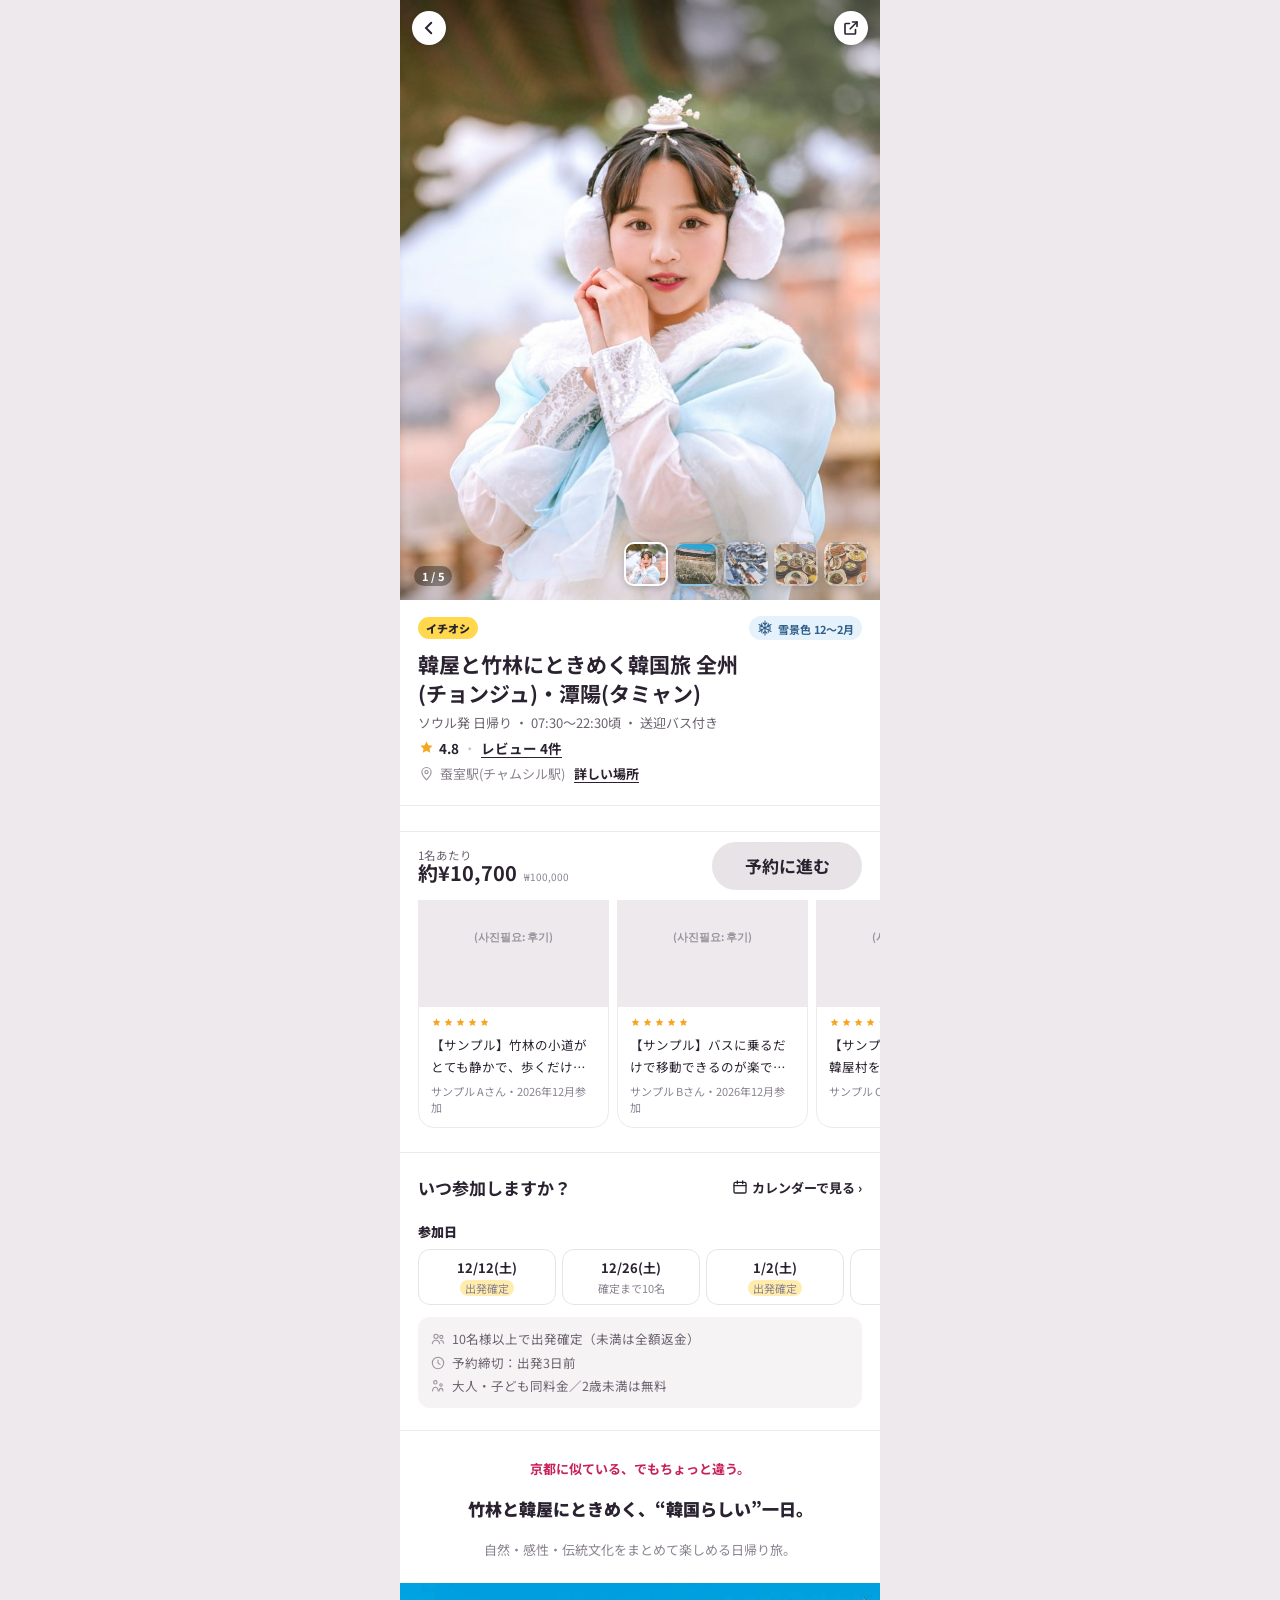
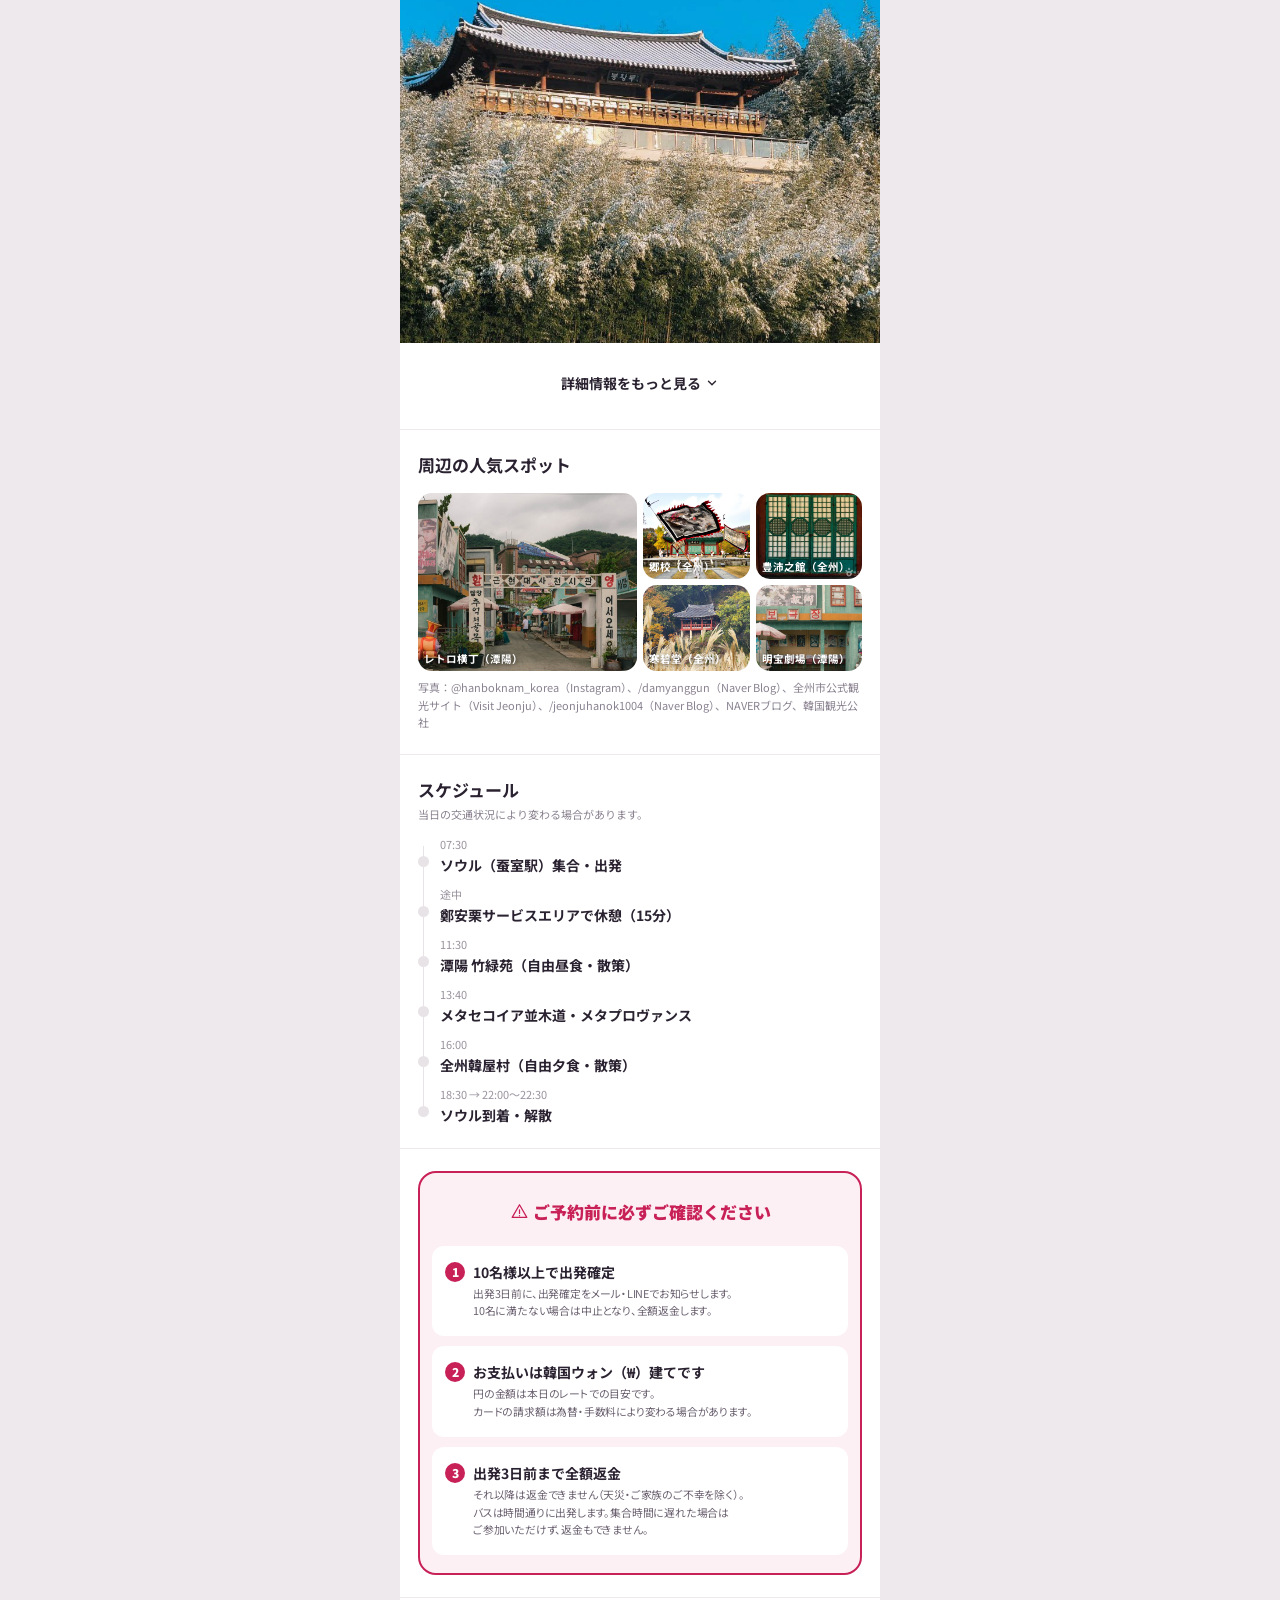
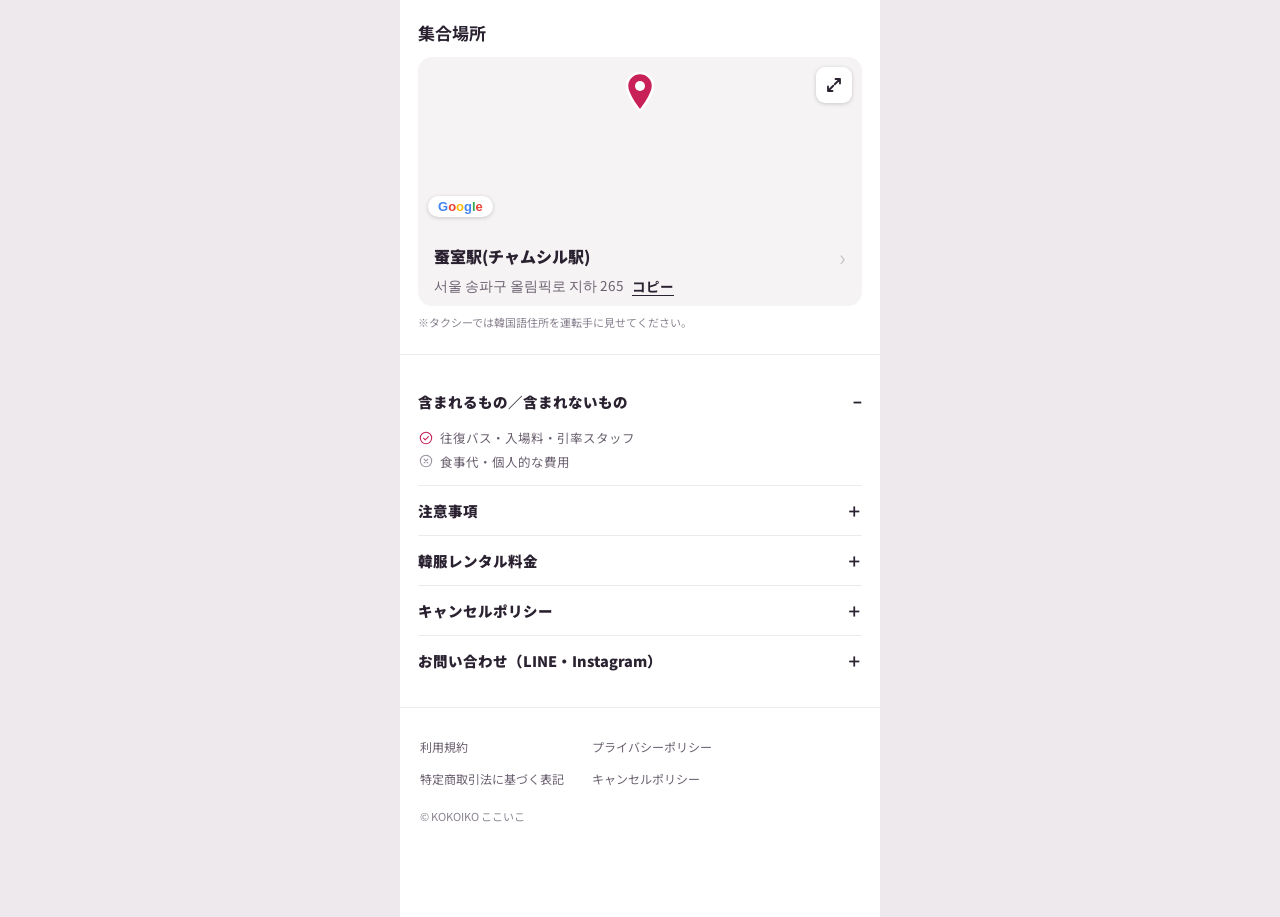
==== commit 7fba0223: "Add files via upload" ====
--- a/checkout.html
+++ b/checkout.html
@@ -7,7 +7,7 @@
 <meta name="robots" content="noindex">
 <link rel="preconnect" href="https://fonts.googleapis.com">
 <link href="https://fonts.googleapis.com/css2?family=Noto+Sans+JP:wght@400;700;900&display=swap" rel="stylesheet">
-<link rel="stylesheet" href="css/style.css?v=1126-4">
+<link rel="stylesheet" href="css/style.css?v=1127-1">
 <script src="https://js.tosspayments.com/v2/standard"></script>
 </head>
 <body class="ckpage">
@@ -49,9 +49,9 @@
     </div>
   </form>
 </div>
-<script src="js/data.js?v=1126-4"></script>
-<script src="js/common.js?v=1126-4"></script>
-<script src="js/checkout.js?v=1126-4"></script>
+<script src="js/data.js?v=1127-1"></script>
+<script src="js/common.js?v=1127-1"></script>
+<script src="js/checkout.js?v=1127-1"></script>
 <button class="totop nobar" id="totop" aria-label="ページの先頭へ"><svg viewBox="0 0 24 24" width="20" height="20" fill="none" stroke="#2A2230" stroke-width="2" stroke-linecap="round" stroke-linejoin="round"><path d="M6 14l6-6 6 6"/></svg></button>
 <script>(function(){var t=document.getElementById("totop");if(!t)return;addEventListener("scroll",function(){t.classList.toggle("on",scrollY>600)},{passive:true});t.onclick=function(){scrollTo({top:0,behavior:"smooth"})};})();</script>
 </body>
--- a/css/style.css
+++ b/css/style.css
@@ -31,7 +31,7 @@
 .mtag small{font-weight:700;color:var(--rose);margin-left:4px}
 .mtag.on{background:linear-gradient(135deg,#C82158,#C82158);color:#fff}
 .mtag.on small{color:#fff}
-.season{position:absolute;right:12px;bottom:14px;font-weight:900;font-size:13px;border-radius:99px;padding:6px 12px;color:#2A2230}
+.season{position:absolute;right:12px;bottom:14px;font-weight:900;font-size:13px;border-radius:99px;padding:6px 12px;color:#2F5F8C}
 .ichi{font-size:11px;font-weight:900;background:#fff;color:var(--rose);border:1.5px solid var(--rose);border-radius:99px;padding:1px 8px}
 /* ---------- Main: products ---------- */
 .psec{padding:28px 18px 8px;margin:12px 0 14px}  /* 앞뒤 요소의 여백과 상쇄되어, 어느 블록 뒤에 와도 위 40·아래 22로 같아진다 (2026-11-26) */
@@ -50,7 +50,7 @@
 .th button.on{border-color:#fff;opacity:1}
 .arr{position:absolute;right:10px;top:42%;width:38px;height:38px;border-radius:50%;display:flex;align-items:center;justify-content:center;z-index:2;background:linear-gradient(135deg,rgba(255,255,255,.55),rgba(255,255,255,.25));backdrop-filter:blur(10px);-webkit-backdrop-filter:blur(10px);border:1px solid rgba(255,255,255,.85);box-shadow:0 4px 12px rgba(0,0,0,.2)}
 .chip{display:inline-block;font-size:11px;font-weight:900;border-radius:99px;padding:1px 8px}
-.chip.snow{background:rgba(255,255,255,.85);color:#2A2230;margin-left:4px}
+.chip.snow{background:rgba(255,255,255,.85);color:#2F5F8C;margin-left:4px}
 .big .t{font-size:18px;font-weight:900;margin:6px 0 2px}
 .big .s{font-size:12px;color:#6B6170}
 .prow{display:flex;justify-content:space-between;align-items:center;margin-top:8px}
@@ -66,12 +66,12 @@
 .sm .t{font-size:15px;font-weight:900}
 .sm .s{font-size:12px;color:#6B6170;margin-top:2px}
 /* ---------- bottom bars ---------- */
-.bar{position:fixed;bottom:16px;left:50%;transform:translateX(-50%) translateZ(0);width:calc(min(100vw,480px) - 24px);border-radius:34px;padding:8px;display:flex;gap:8px;align-items:center;z-index:20}
+.bar{position:fixed;bottom:calc(16px - var(--vvfix,0px));left:50%;transform:translateX(-50%) translateZ(0);width:calc(min(100vw,480px) - 24px);border-radius:34px;padding:8px;display:flex;gap:8px;align-items:center;z-index:20}
 .bar.solid{background:#fff;border:1px solid #EEE9EC;box-shadow:0 10px 30px rgba(60,30,60,.18)}
 .share{width:50px;height:50px;flex:none;border-radius:50%;display:flex;align-items:center;justify-content:center;border:1px solid rgba(255,255,255,.9);background:var(--glass);box-shadow:var(--glass-sh)}
 .cta small{display:block;font-size:11px;font-weight:400;opacity:.92}
 .cta[disabled],.cta.off{background:#E8E3E6;color:#9A929E;box-shadow:none;cursor:default}
-.barbg{position:fixed;left:0;right:0;bottom:0;height:80px;background:linear-gradient(180deg,rgba(255,249,246,0),#FFF9F6 60%);z-index:19;pointer-events:none}
+.barbg{position:fixed;left:0;right:0;bottom:calc(0px - var(--vvfix,0px));height:calc(80px + var(--vvfix,0px));background:linear-gradient(180deg,rgba(255,249,246,0),#FFF9F6 60%);z-index:19;pointer-events:none}
 .bprice{flex:1;padding-left:12px;line-height:1.25;min-width:0}
 .bprice span{display:block;font-size:11.5px;color:var(--sub);white-space:nowrap}
 .bprice span em{font-style:normal;color:#E2343B;font-weight:900;margin-right:5px}
@@ -108,7 +108,7 @@
 .c{text-align:left}
 .c b{display:block;font-size:13px;font-weight:700}
 .c small{display:block;margin-top:3px;font-size:11px;font-weight:400;color:var(--mute)}  /* 참가일 칩 상태 줄 */
-.c small .ok{color:#2A2230;background:rgba(255,216,77,.45);border-radius:99px;padding:0 5px}  /* 안 고른 출발 확정일 — 글자는 본문색 (금지목록 X1) */
+.c small .ok{background:rgba(255,216,77,.45);border-radius:99px;padding:0 5px}  /* 안 고른 출발 확정일 */
 .c.sel small{color:var(--mute)}
 .c.full{color:#bbb;background:#F5F3F4}
 .meet{font-size:13px;font-weight:700;margin-top:2px}
@@ -181,7 +181,7 @@
 .cal .d>b,.cal .d>small{position:relative}
 .cal .d b{font-size:15px}
 .cal .d small{font-size:9px;height:11px;color:#C9C3C7;font-weight:400}
-.cal .d small.ok{color:#2A2230;background:rgba(255,216,77,.45);border-radius:99px;padding:0 3px;height:13px;line-height:13px;white-space:nowrap}
+.cal .d small.ok{color:#8A8290;background:rgba(255,216,77,.45);border-radius:99px;padding:0 3px;height:13px;line-height:13px;white-space:nowrap}
 .cal .d small.nd{color:#8A8290}  /* あと○名: 출발 확정까지 남은 인원 */
 .cal .d.pick:not(.full) small{color:#fff}
 .cal .d.pick:not(.full) small.ok{background:none;padding:0}  /* 로즈 위에 노랑 금지 (N22) */
@@ -314,12 +314,12 @@
 .rst{display:flex;align-items:baseline;gap:10px;flex-wrap:wrap}
 /* 결제 결과 상태 영역: 아이콘 → 상태(크게) → 사유 1문장 → 안심 문구 → 코드. 완료·실패 같은 슬롯 */
 .rhero h1{margin:0;font-size:22px;line-height:1.3;font-weight:900}
-.rhero h1.ok{color:#2A2230}
+.rhero h1.ok{color:#2F5F8C}
 .rhero h1.ng{color:#E2343B}
 .rhero .r1{margin:10px 0 0;font-size:14px;font-weight:400;color:var(--sub)}
 
 .rst b{font-size:17px}
-.rst b.ok{color:#2A2230}
+.rst b.ok{color:#2F5F8C}
 .rst b.ng{color:#E2343B}
 .rst span{font-size:12.5px;color:var(--mute)}
 .rr{display:flex;justify-content:space-between;gap:10px;font-size:13.5px;margin-top:12px}
@@ -379,7 +379,7 @@
 .gbtn{transition:.15s;display:flex;justify-content:space-between;align-items:center;background:none;border-radius:0;border-top:1px solid #EEE9EC;margin-top:10px;padding:9px 0 0;color:var(--ink);font-weight:700;font-size:13px;text-align:left}
 .gbtn span{font-size:17px;color:var(--mute);line-height:1}
 /* 누를 수 없는 표시는 버튼처럼 보이지 않게: 시즌 안내·≒京都는 테두리·둥근 배경 없이 텍스트로 */
-.mapbox .season{z-index:3;background:none!important;border:0!important;box-shadow:none!important;backdrop-filter:none!important;-webkit-backdrop-filter:none!important;padding:0;border-radius:0;font-size:12.5px;color:#2A2230;text-shadow:0 0 6px #fff,0 0 2px #fff}
+.mapbox .season{z-index:3;background:none!important;border:0!important;box-shadow:none!important;backdrop-filter:none!important;-webkit-backdrop-filter:none!important;padding:0;border-radius:0;font-size:12.5px;color:#2F5F8C;text-shadow:0 0 6px #fff,0 0 2px #fff}
 /* 지역 태그(누를 수 있는 것)는 상하 여백을 넉넉하게 */
 .kyoto{position:absolute;font-weight:900;font-size:13px;border-radius:99px;padding:4px 11px;background:#FFD84D;border:1.5px solid var(--ink);z-index:2;animation:pop .3s ease}
 .lbWhy{font-size:12.5px;line-height:1.55;color:var(--ink);text-align:center;white-space:normal}
@@ -391,7 +391,7 @@
 .mcard .mt{display:flex;align-items:baseline;gap:6px;flex-wrap:wrap}
 .mcard .mt b{font-size:16px;font-weight:900}
 .mcard .eq{color:var(--rose);font-weight:900;font-size:16px}
-.mcard .ms{margin-left:auto;font-size:11px;font-weight:700;color:#2A2230}
+.mcard .ms{margin-left:auto;font-size:11px;font-weight:700;color:#2F5F8C}
 .mcard p{margin:4px 0 0;font-size:12.5px;line-height:1.6;color:var(--sub)}
 @keyframes mcpop{from{opacity:0;transform:scale(.9)}to{opacity:1;transform:scale(1)}}
 .mcard.pop{animation:mcpop .32s cubic-bezier(.2,.8,.3,1) both}
@@ -507,7 +507,7 @@
 .hl{border:0;height:1px;background:#E8E3E6;margin:30px 0}
 /* 아이콘 */
 .li{flex:none;vertical-align:-3px}
-.c-season{background:#F5F3F4;color:#2A2230;display:inline-flex;align-items:center;gap:3px}
+.c-season{background:#E6F2FB;color:#2F5F8C;display:inline-flex;align-items:center;gap:3px}
 .ir{display:flex;align-items:center;gap:6px}
 .ir.nw{white-space:nowrap}
 .info .ir small{font-size:inherit;color:inherit;font-weight:400}
@@ -790,7 +790,7 @@
 .mcard #mName,.mcard .eq{display:revert}
 .mcard #mLike,.mcard .eq{display:none}
 .mcard.pop #mName{display:inline-block;animation:qpop .5s cubic-bezier(.2,1.4,.4,1)}
-.mcard .ms,.mcard .ms.gw{background:#F5F3F4;color:#2A2230;padding:3px 10px;border-radius:99px}
+.mcard .ms,.mcard .ms.gw{background:#E6F2FB;color:#2F5F8C;padding:3px 10px;border-radius:99px}
 .mcard .ms.gw{background:#FCE8EF;color:#C82158}
 .mcard .ms.gw svg{margin:-4px -2px -4px -5px}
 .c-season.gw{background:#FCE8EF;color:#C82158}
@@ -824,7 +824,7 @@
 .bar:has(.cta.off) .bprice{display:none}
 .bar .cta.mw{width:182px}
 /* season chip: one rule everywhere (main map card, main product card, detail pages) */
-.mcard .ms,.chip.snow,.c-season{background:#F5F3F4!important;color:#2A2230!important;font-size:11px!important;font-weight:900!important;padding:2px 9px!important;border-radius:99px!important;display:inline-flex!important;align-items:center;gap:3px;line-height:1.6}
+.mcard .ms,.chip.snow,.c-season{background:#E6F2FB!important;color:#2F5F8C!important;font-size:11px!important;font-weight:900!important;padding:2px 9px!important;border-radius:99px!important;display:inline-flex!important;align-items:center;gap:3px;line-height:1.6}
 .mcard .ms.gw,.c-season.gw{background:#FCE8EF!important;color:#C82158!important}
 .chip.snow svg,.mcard .ms svg,.c-season svg{width:14px;height:14px;margin:0!important;flex:none}
 .mcard .ms.gw svg,.c-season.gw svg{width:17px;height:17px;margin:-2px -1px -2px -3px!important}
@@ -902,7 +902,7 @@
 .bar .cta{height:48px!important;transition:transform .25s cubic-bezier(.2,.8,.3,1),box-shadow .2s ease,background-color .15s ease!important}
 @media(hover:hover){.bar .cta:not(.off):not([disabled]):hover{transform:translateY(-4px);box-shadow:0 10px 22px rgba(200,33,88,.28)!important;filter:none}}
 /* premium pass — detail reservation bar: price loud */
-.bar.solid{width:min(100vw,480px);bottom:0;border-radius:0;padding:10px 18px calc(10px + env(safe-area-inset-bottom,0px));border:0;border-top:1px solid #EEE9EC;box-shadow:none} /* 상세 하단 바: 화면 하단에 붙은 풀폭(D5) */
+.bar.solid{width:min(100vw,480px);bottom:calc(0px - var(--vvfix,0px));border-radius:0;padding:10px 18px calc(10px + env(safe-area-inset-bottom,0px));border:0;border-top:1px solid #EEE9EC;box-shadow:none} /* 상세 하단 바: 화면 하단에 붙은 풀폭(D5) */
 .bar.solid .bprice{padding-left:0}
 /* fit fixes: map card must stay below the Jeonju pill; detail bar price on one line */
 .mcard{padding:14px 24px!important}
@@ -1102,7 +1102,7 @@
 body.bhide .barbg{opacity:0!important}
 @media (prefers-reduced-motion:reduce){.bar,.barbg{transition:none}}
 
-.gwb.wb{background:#F5F3F4;color:#2A2230}
+.gwb.wb{background:#E6F2FB;color:#2F5F8C}
 /* 좌우 기준선 22px 통일 (지도 상자와 아래 섹션들) */
 .psec{padding-left:22px!important;padding-right:22px!important}
 .big{margin-left:22px!important;margin-right:22px!important}
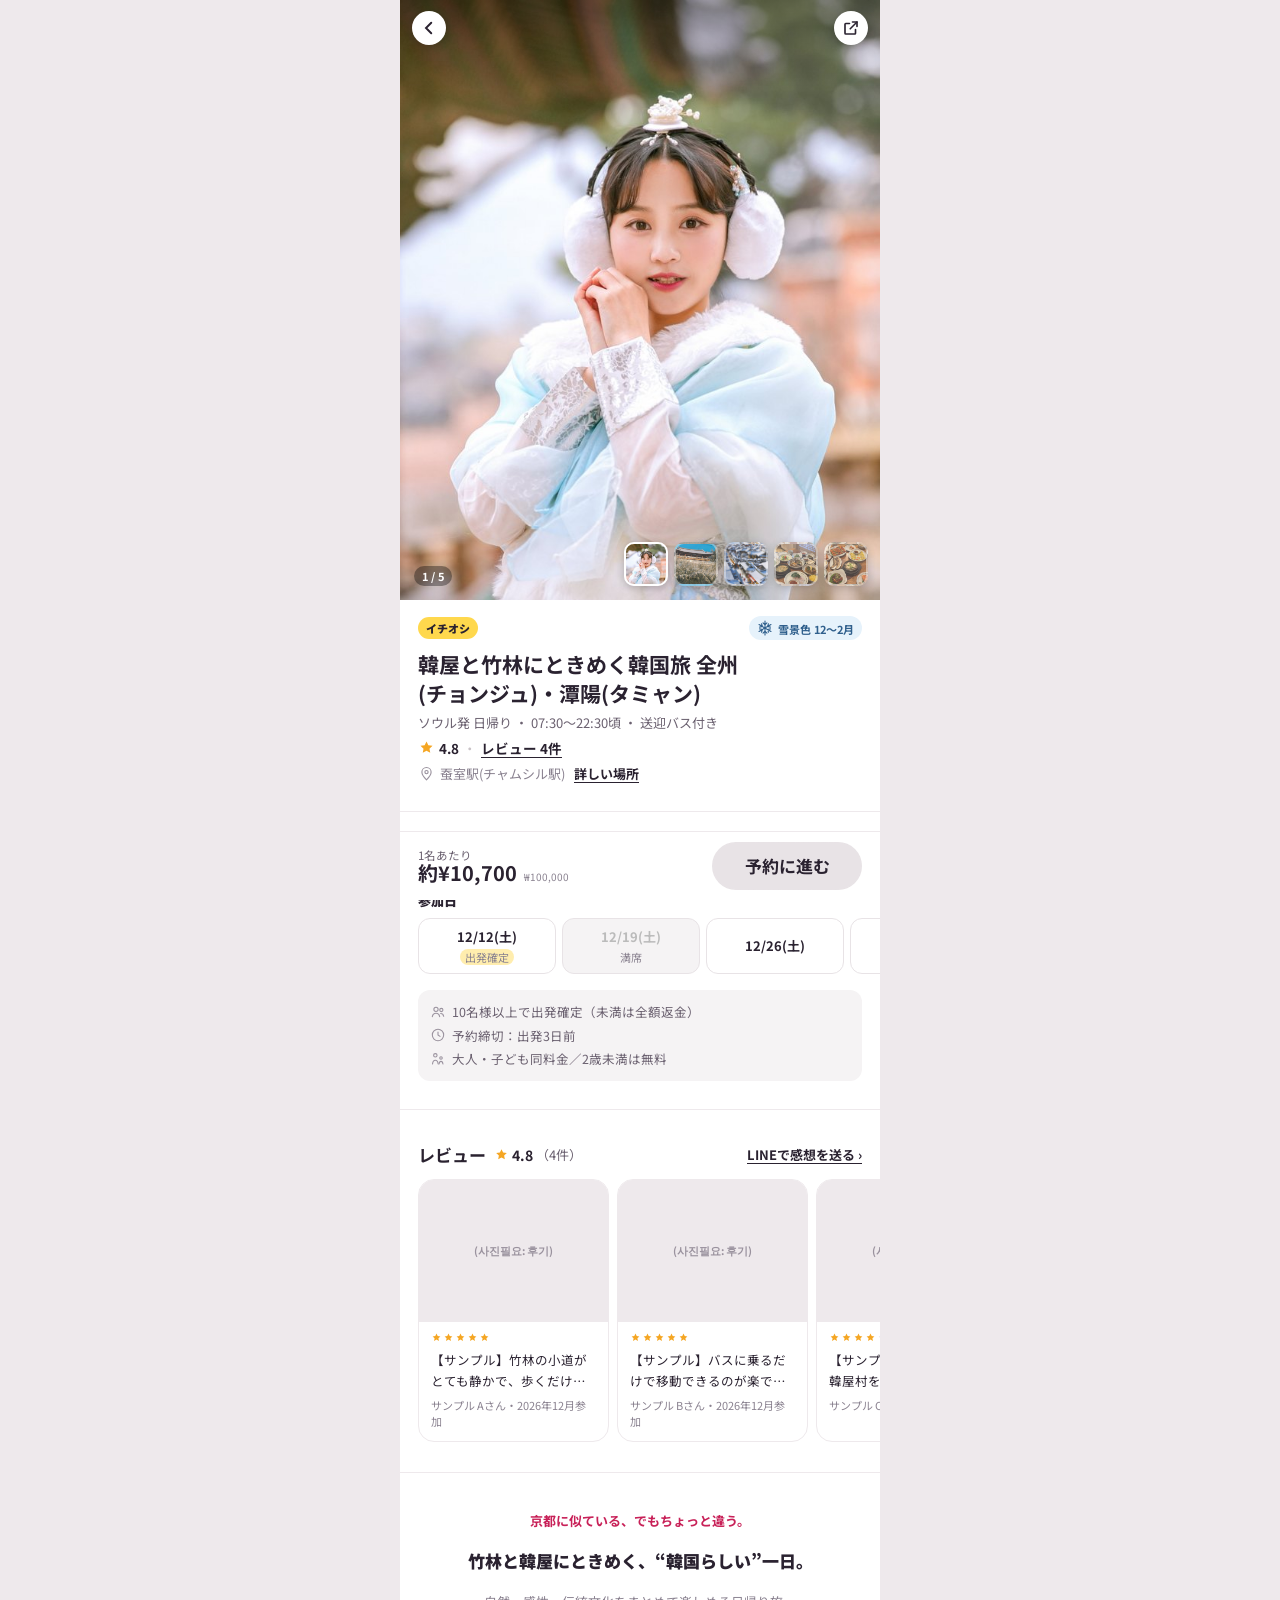
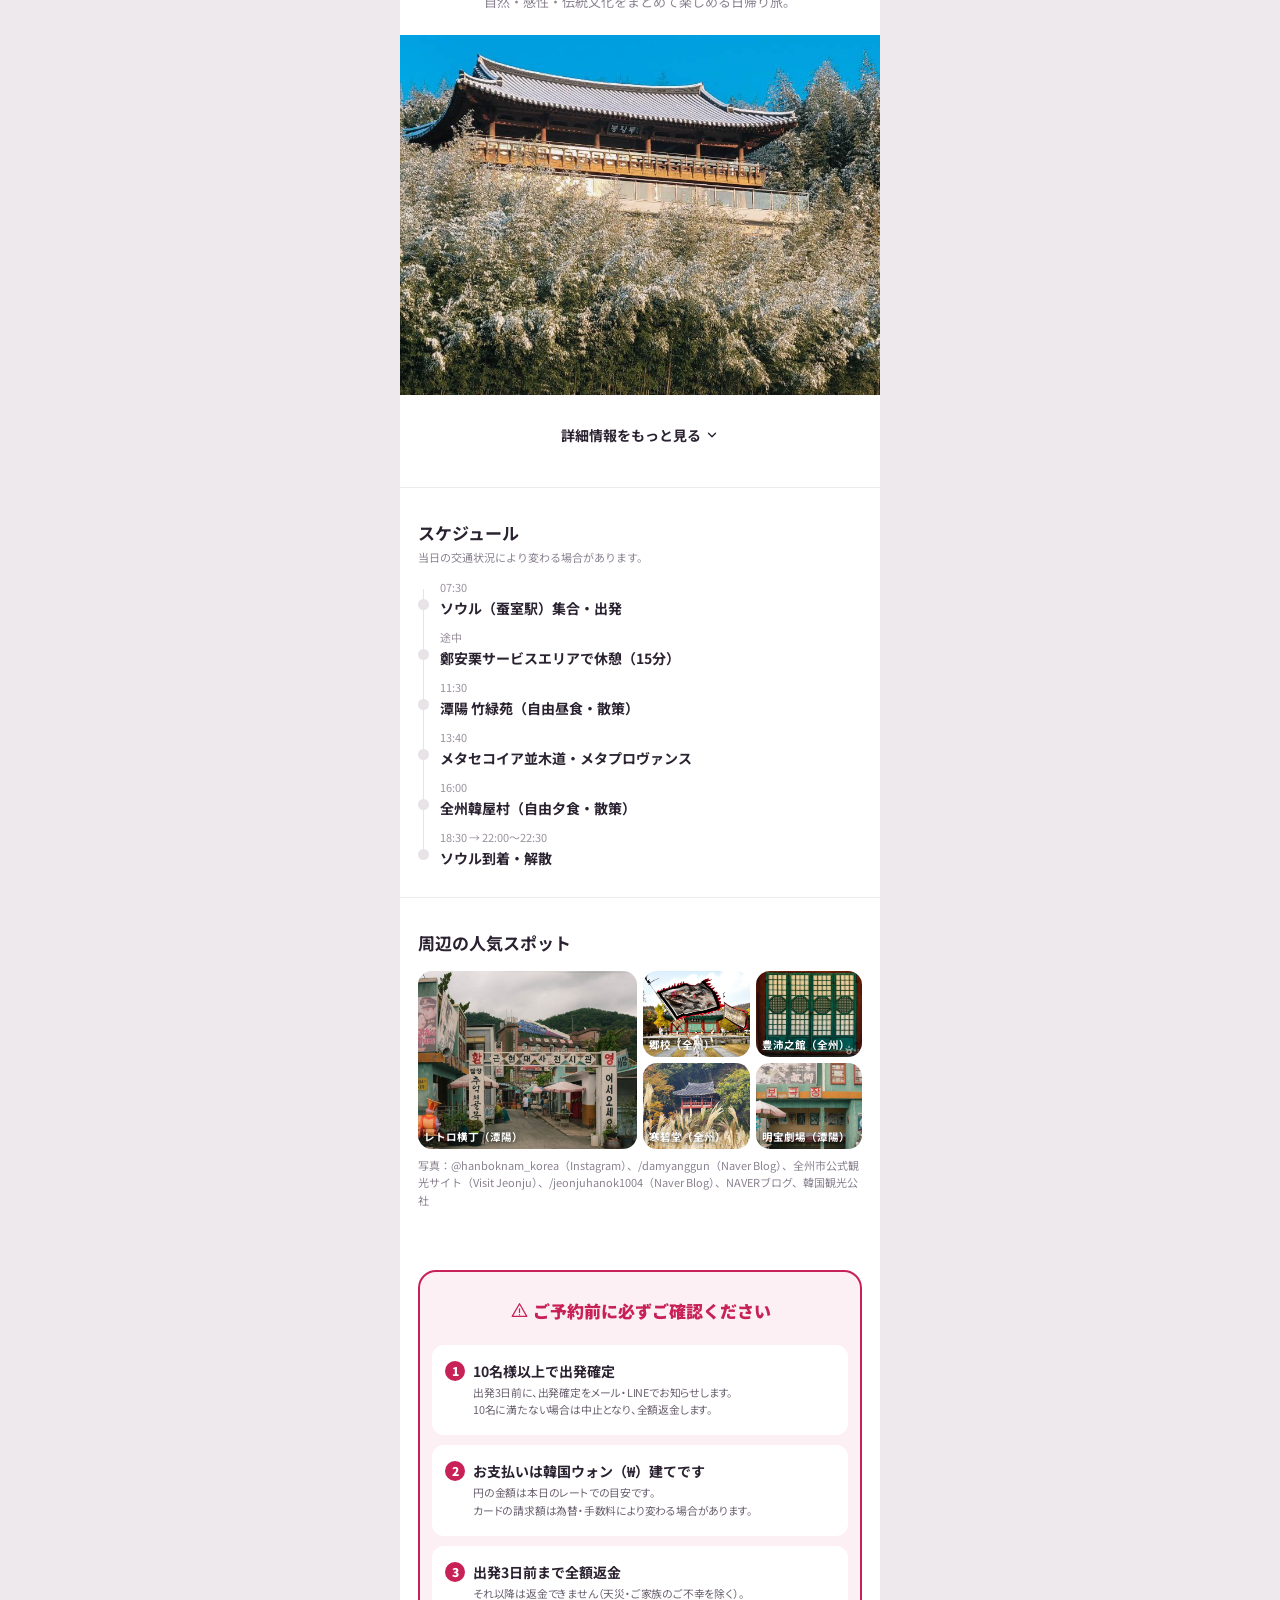
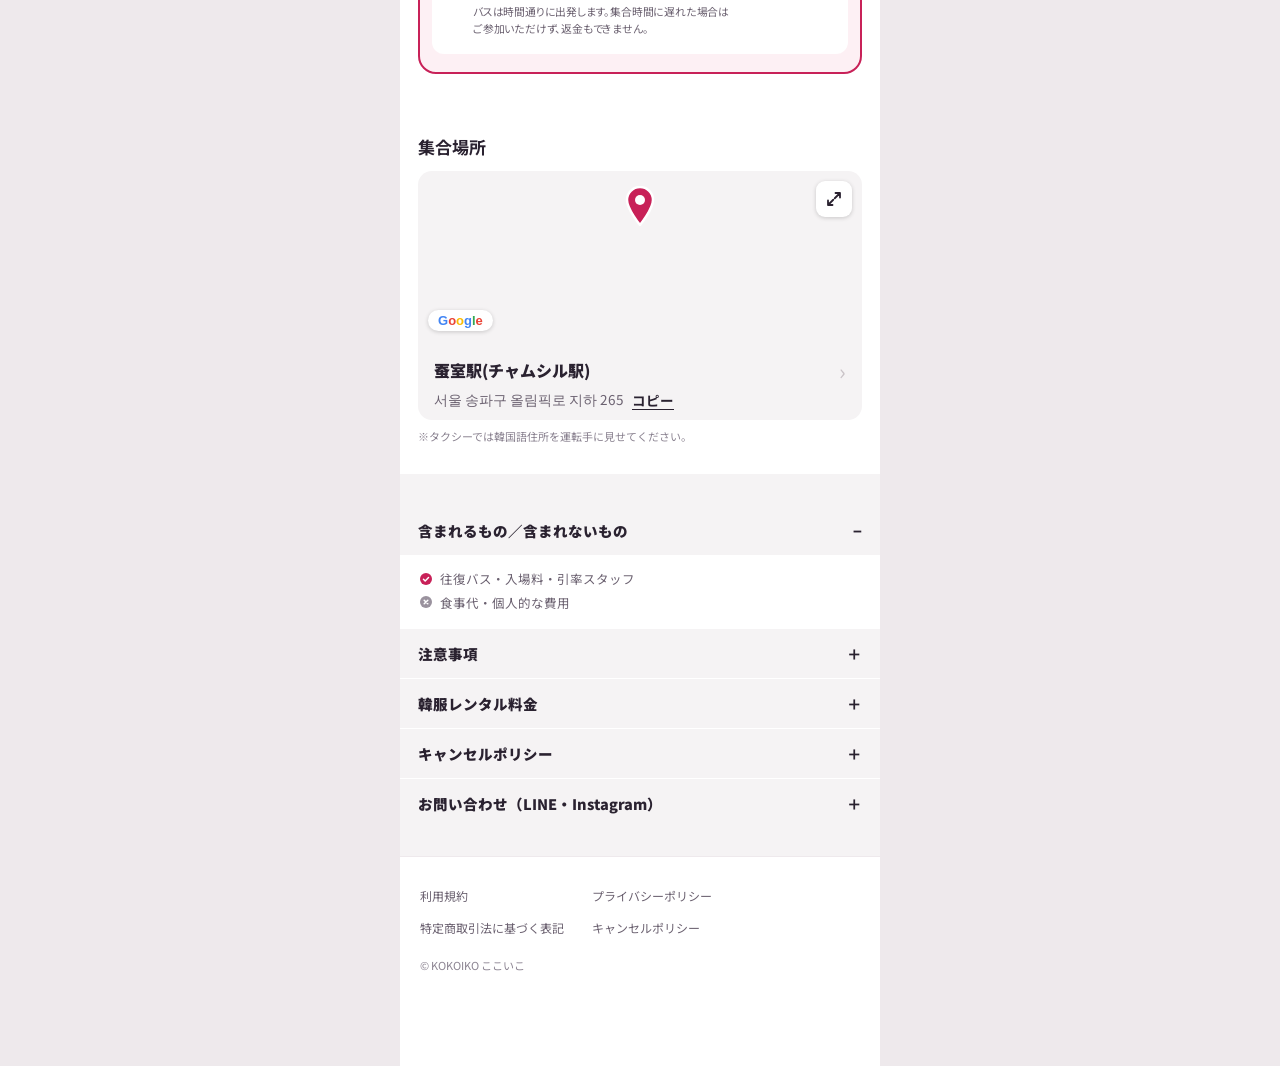
==== commit af621cad: "Add files via upload" ====
--- a/checkout.html
+++ b/checkout.html
@@ -7,7 +7,7 @@
 <meta name="robots" content="noindex">
 <link rel="preconnect" href="https://fonts.googleapis.com">
 <link href="https://fonts.googleapis.com/css2?family=Noto+Sans+JP:wght@400;700;900&display=swap" rel="stylesheet">
-<link rel="stylesheet" href="css/style.css?v=1127-1">
+<link rel="stylesheet" href="css/style.css?v=1127-2">
 <script src="https://js.tosspayments.com/v2/standard"></script>
 </head>
 <body class="ckpage">
@@ -49,9 +49,9 @@
     </div>
   </form>
 </div>
-<script src="js/data.js?v=1127-1"></script>
-<script src="js/common.js?v=1127-1"></script>
-<script src="js/checkout.js?v=1127-1"></script>
+<script src="js/data.js?v=1127-2"></script>
+<script src="js/common.js?v=1127-2"></script>
+<script src="js/checkout.js?v=1127-2"></script>
 <button class="totop nobar" id="totop" aria-label="ページの先頭へ"><svg viewBox="0 0 24 24" width="20" height="20" fill="none" stroke="#2A2230" stroke-width="2" stroke-linecap="round" stroke-linejoin="round"><path d="M6 14l6-6 6 6"/></svg></button>
 <script>(function(){var t=document.getElementById("totop");if(!t)return;addEventListener("scroll",function(){t.classList.toggle("on",scrollY>600)},{passive:true});t.onclick=function(){scrollTo({top:0,behavior:"smooth"})};})();</script>
 </body>
--- a/css/style.css
+++ b/css/style.css
@@ -511,7 +511,7 @@
 .ir{display:flex;align-items:center;gap:6px}
 .ir.nw{white-space:nowrap}
 .info .ir small{font-size:inherit;color:inherit;font-weight:400}
-.info{margin-top:12px;background:#F5F3F4;border-radius:12px;padding:10px 12px;font-size:min(12.5px,3.4vw);line-height:1.9;color:#6B6170}  /* 크기·행간 = 1126-1 직전 값, 글자색 = 주의사항 박스 본문(.wc p)과 같은 보조 회색 */
+.info{margin-top:16px;background:#F5F3F4;border-radius:12px;padding:10px 12px;font-size:min(12.5px,3.4vw);line-height:1.9;color:#6B6170}  /* 크기·행간 = 1126-1 직전 값, 글자색 = 주의사항 박스 본문(.wc p)과 같은 보조 회색 */
 .accb .ir{line-height:1.9}
 /* 상품 소개 (펼치기 없음) */
 .intro2{overflow:visible}
@@ -582,7 +582,7 @@
 h2.rh{font-size:21px;font-weight:900;line-height:1.5;margin:0 0 16px}  /* 같은 이유 (D20·S5) */
 .rs{font-size:13px;color:#8A8290;margin:6px 0 16px}
 .spot{margin-bottom:40px;text-align:left}
-.spot h3{font-size:18px;margin:0}
+.spot h3{font-size:16px;margin:0}
 .spot p{font-size:13px;color:#8A8290;line-height:1.8;margin:6px 0 0}
 .sph{position:relative;margin-top:14px;border-radius:16px;overflow:hidden;aspect-ratio:4/5}
 .spsl{display:flex;height:100%;overflow-x:auto;scroll-snap-type:x mandatory;scrollbar-width:none}
@@ -1007,7 +1007,7 @@
 .vsec .h2row .xlink{margin-left:auto}
 .sl .si:last-child{margin-bottom:0}
 /* RULE: 1px divider = 22px above and below, on every page (S1) */
-.sec{padding-top:22px!important;padding-bottom:22px!important}
+.sec{padding-top:32px!important;padding-bottom:28px!important}
 .hl{margin:22px 0}
 .ftsrc:last-of-type{margin-bottom:22px}
 footer{padding-top:22px;padding-bottom:22px}
@@ -1186,3 +1186,21 @@
 body:has(.ract) .ract{padding-top:12px}
 body:has(.ract) .sec:has(+ .ract){border-bottom:0}  /* CTA 바로 위 구분선 없음 */
 details.acc.chev summary{font-weight:700}  /* 다른 소제목(h2 17px/700)과 같은 굵기 */
+
+/* 한정식 사진 2장 — 슬라이드 없이 그대로 쌓는다 (2026-11-27, D49 변경) */
+.fpic{position:relative;margin:18px -18px 0;aspect-ratio:4/3;overflow:hidden}
+.fpic img{width:100%;height:100%;object-fit:cover;display:block}
+
+/* Q&A 구간을 회색 면으로 묶는다 (2026-11-27 시안) */
+.sec:has(details.acc){background:#F5F3F4;border-bottom:0}
+.sec:has(details.acc) details.acc + details.acc{border-top-color:#fff}
+
+/* 시안 G1c: 펼친 내용은 흰색, 좌우 끝까지 (박스 아님) */
+.sec:has(details.acc){padding-left:0;padding-right:0}
+.sec:has(details.acc) details.acc summary{padding-left:18px;padding-right:18px}
+.sec:has(details.acc) details.acc[open] .accb{background:#fff;padding:12px 18px 14px}
+
+/* 하단 구간 구분선 제거 (2026-11-27) — 주의사항 상·하, Q&A 위. 푸터 바로 위 선은 남긴다 */
+.sec:has(.gal){border-bottom:0}                     /* 周辺の人気スポット 아래 = 주의사항 위 */
+.sec.warnsec{border-bottom:0}                       /* 주의사항 아래 */
+.sec:has(.mrow){border-bottom:0}  /* 集合場所 아래 = Q&A 위 */
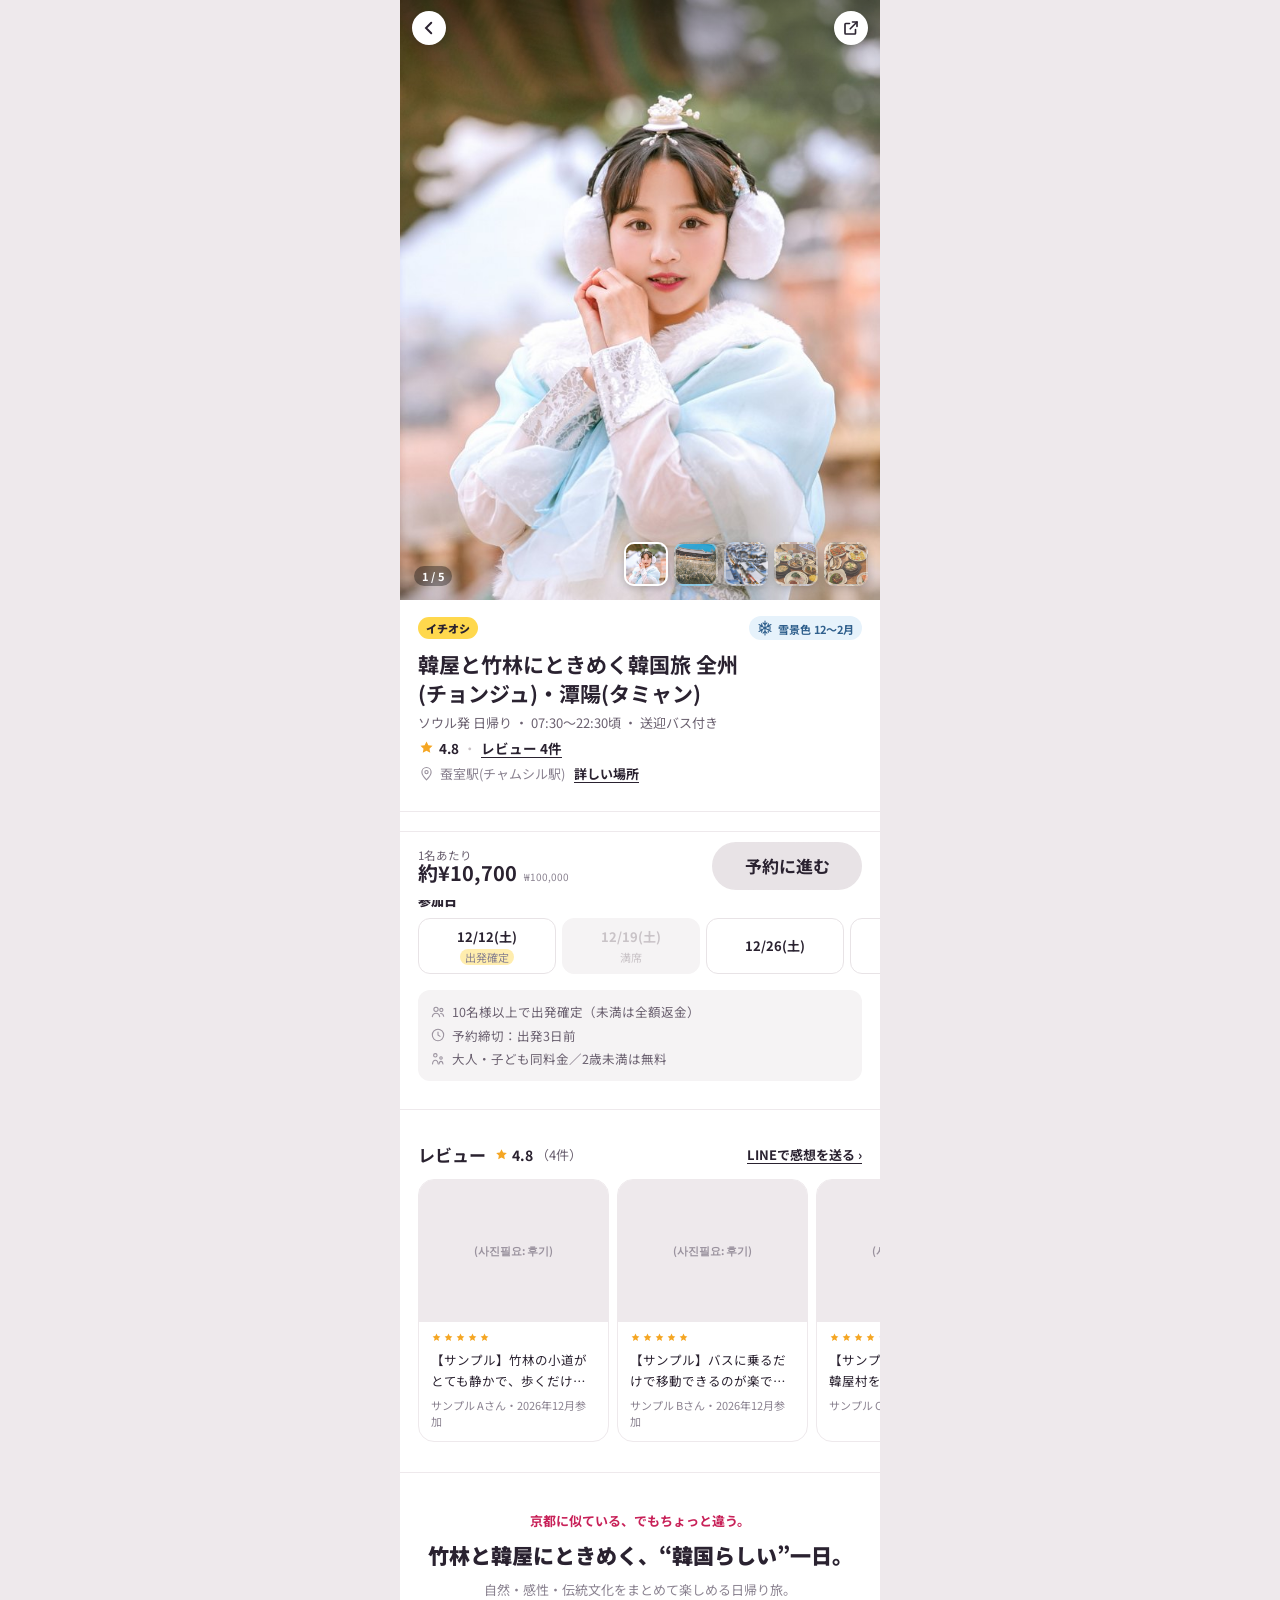
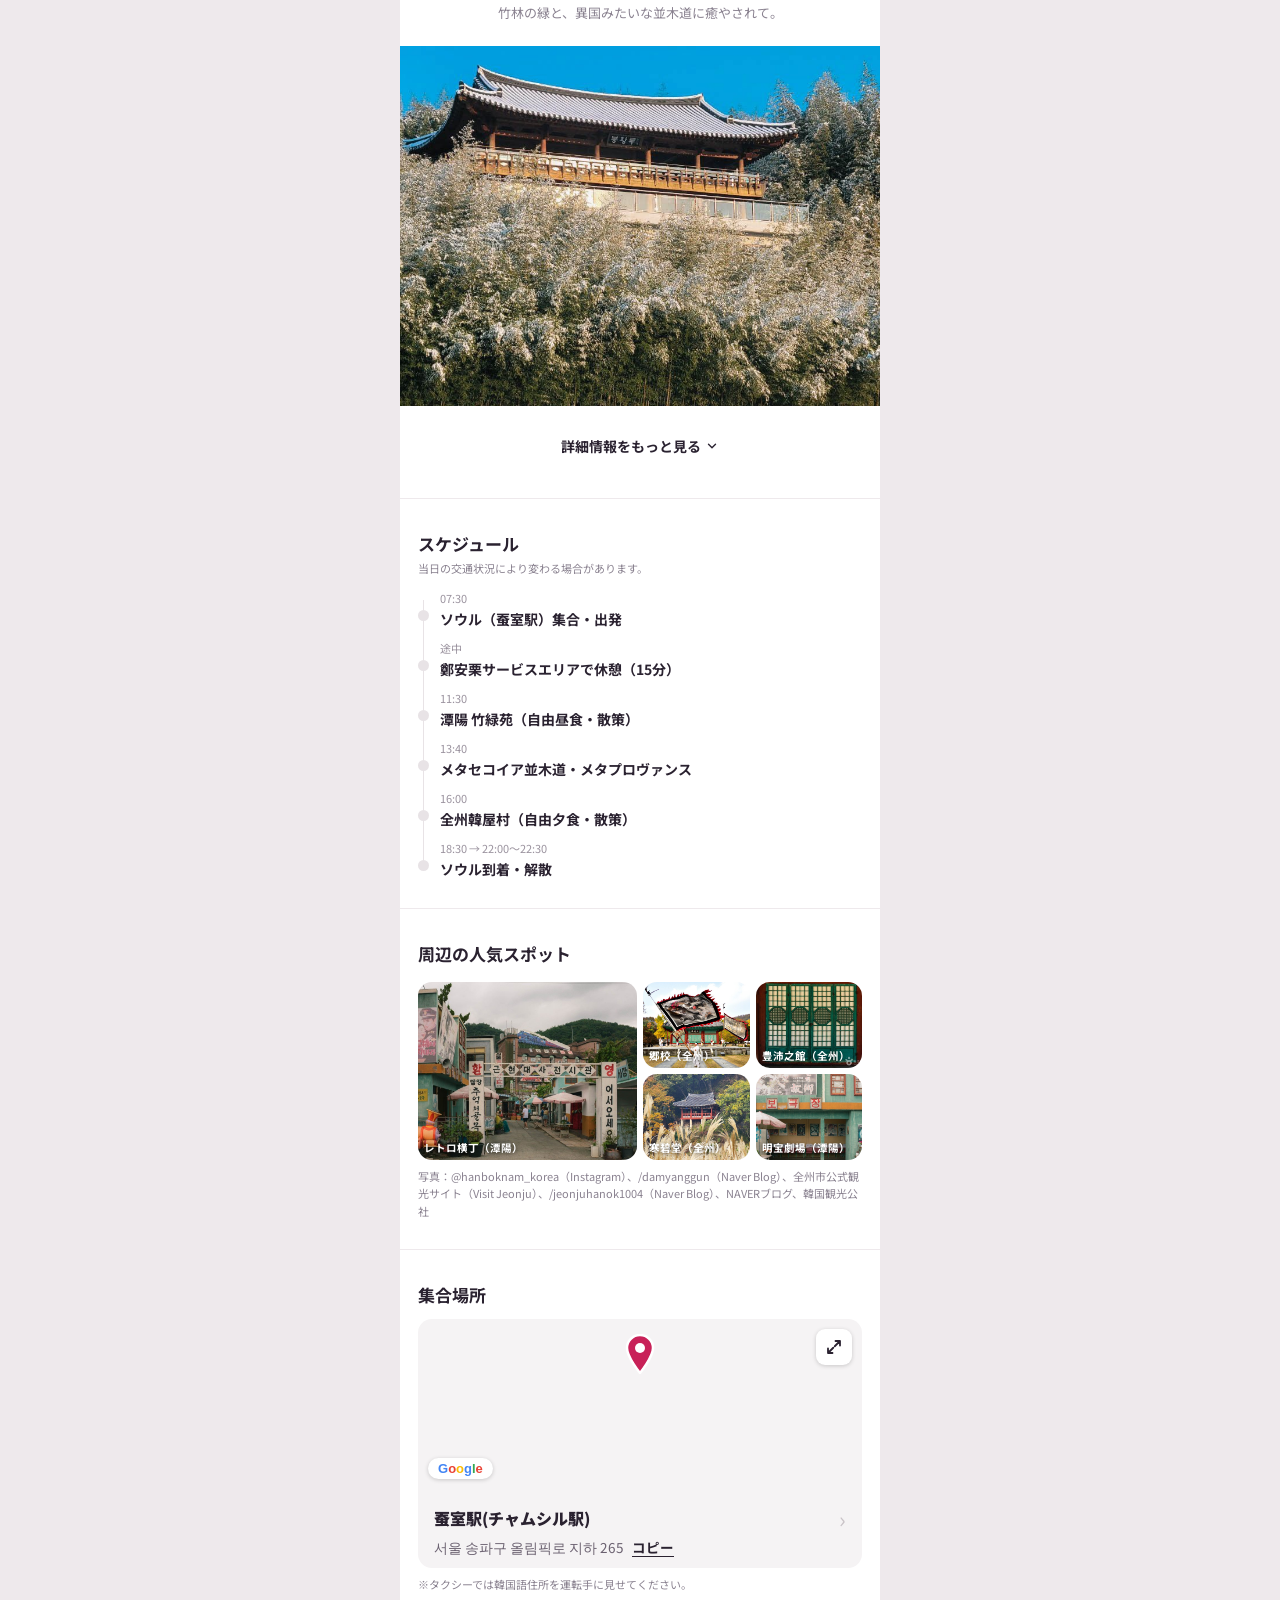
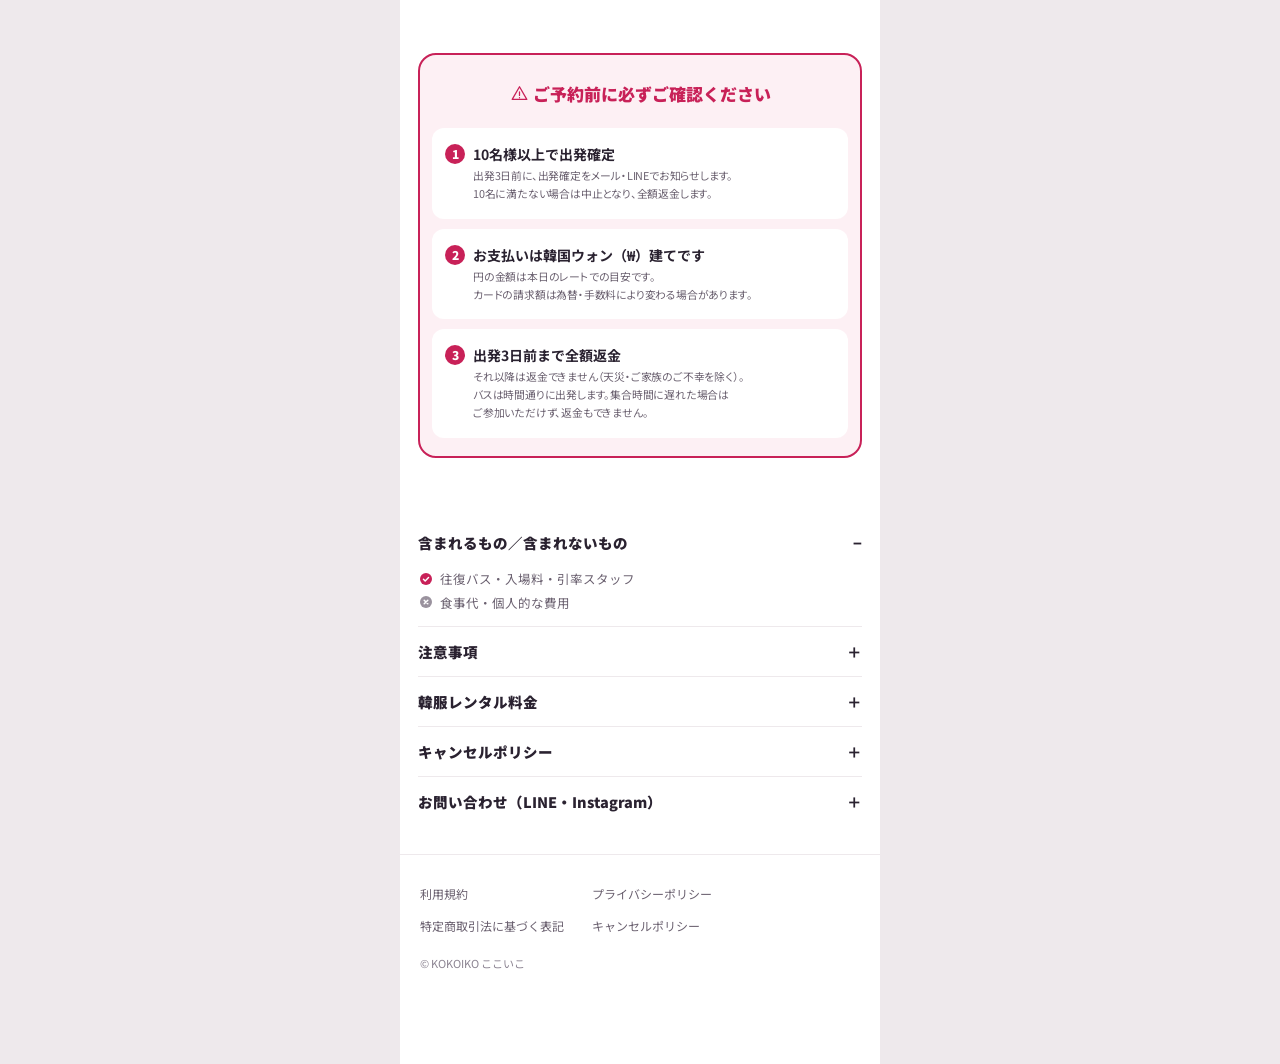
==== commit 27891dae: "Add files via upload" ====
--- a/checkout.html
+++ b/checkout.html
@@ -7,7 +7,7 @@
 <meta name="robots" content="noindex">
 <link rel="preconnect" href="https://fonts.googleapis.com">
 <link href="https://fonts.googleapis.com/css2?family=Noto+Sans+JP:wght@400;700;900&display=swap" rel="stylesheet">
-<link rel="stylesheet" href="css/style.css?v=1127-2">
+<link rel="stylesheet" href="css/style.css?v=1127-3">
 <script src="https://js.tosspayments.com/v2/standard"></script>
 </head>
 <body class="ckpage">
@@ -49,9 +49,9 @@
     </div>
   </form>
 </div>
-<script src="js/data.js?v=1127-2"></script>
-<script src="js/common.js?v=1127-2"></script>
-<script src="js/checkout.js?v=1127-2"></script>
+<script src="js/data.js?v=1127-3"></script>
+<script src="js/common.js?v=1127-3"></script>
+<script src="js/checkout.js?v=1127-3"></script>
 <button class="totop nobar" id="totop" aria-label="ページの先頭へ"><svg viewBox="0 0 24 24" width="20" height="20" fill="none" stroke="#2A2230" stroke-width="2" stroke-linecap="round" stroke-linejoin="round"><path d="M6 14l6-6 6 6"/></svg></button>
 <script>(function(){var t=document.getElementById("totop");if(!t)return;addEventListener("scroll",function(){t.classList.toggle("on",scrollY>600)},{passive:true});t.onclick=function(){scrollTo({top:0,behavior:"smooth"})};})();</script>
 </body>
--- a/css/style.css
+++ b/css/style.css
@@ -110,7 +110,8 @@
 .c small{display:block;margin-top:3px;font-size:11px;font-weight:400;color:var(--mute)}  /* 참가일 칩 상태 줄 */
 .c small .ok{background:rgba(255,216,77,.45);border-radius:99px;padding:0 5px}  /* 안 고른 출발 확정일 */
 .c.sel small{color:var(--mute)}
-.c.full{color:#bbb;background:#F5F3F4}
+.c.full{color:#C9C3C7;background:#F5F3F4;border-color:#F5F3F4}  /* 면 #F5F3F4 + 테두리 같은 색(평면). 글자 = 캘린더 안 満席·날짜와 같은 표시 #C9C3C7 (1127-3) */
+.c.full small{color:#C9C3C7}  /* .c small 의 --mute 를 덮어 날짜와 같은 색으로 */
 .meet{font-size:13px;font-weight:700;margin-top:2px}
 .qrow{display:flex;justify-content:space-between;align-items:center}
 .qp{line-height:1.25;min-width:0}
@@ -287,7 +288,7 @@
 /* 캘린더 시트 */
 .sbody{overflow-y:auto;-webkit-overflow-scrolling:touch;overscroll-behavior:contain;min-height:0;padding-bottom:16px;flex:1}
 #sSel:has(+ .wait:not([hidden])) .pickhint{margin-bottom:0}
-.pickhint{margin:22px 0;padding:20px 14px;border-radius:12px;background:#F5F3F4;color:#9A929E;font-size:14px;font-weight:700;text-align:center}
+.pickhint{margin:22px 0;padding:10px 12px;border-radius:12px;background:#F5F3F4;color:#6B6170;font-size:min(12.5px,3.4vw);line-height:1.9;font-weight:400;text-align:center}  /* 안내 박스(.info)와 같은 양식 — 크기·행간·색·패딩·반지름·굵기 (1127-3, D37 통일). 가운데 정렬만 N22대로 유지 */
 .sbar{display:flex;align-items:center;gap:8px;border-top:1px solid var(--line);padding:10px 0 calc(14px + env(safe-area-inset-bottom));margin:0 -4px}
 .sbody:has(+ .sbar[hidden]){padding-bottom:calc(24px + env(safe-area-inset-bottom))}
 .sbar .bprice{padding-left:4px}
@@ -471,12 +472,12 @@
 .sumt .r.kw span:first-child{color:var(--sub)}
 .flow .r3{font-size:11px;margin-top:2px}
 /* 1·2·3 안내 박스: 상세 페이지 안내 박스(.info)와 같은 규칙 — 면 #F5F3F4·반지름 12·안여백 10/12·본문색·행간 1.9. 한 줄 유지를 위해 글자는 최대 12.5px에서 화면 폭에 맞춰 줄어듦 */
-.cond2{margin-top:12px;background:#F5F3F4;border-radius:12px;padding:10px 12px}
-.cond2 p{margin:0;font-size:min(12.5px,calc((100vw - 60px) * .0335));line-height:1.9;white-space:nowrap;color:var(--ink)}
+.cond2{margin-top:16px;background:#F5F3F4;border-radius:12px;padding:10px 12px}  /* 위 16px = 안내 박스(.info)와 같은 값 (1127-3) */
+.cond2 p{margin:0;font-size:min(12.5px,calc((100vw - 60px) * .0335));line-height:1.9;white-space:nowrap;color:#6B6170}  /* 색 = 안내 박스와 같은 보조 회색 (1127-3). 글자 크기는 문구 확정 후 12.5px로 올릴 예정 */
 .tlist{list-style:none;margin:23px 0 0;padding:0}  /* 약관 묶음 위 23px — 메인 푸터 이용약관 묶음과 같은 값 (2026-11-25) */
 .tlist li{display:flex;align-items:center;justify-content:space-between;min-height:44px;font-size:13px;color:var(--sub)}
 .tlist button{background:none;border:0;padding:12px 0 12px 16px;font-size:12.5px;color:var(--sub);text-decoration:underline;text-underline-offset:3px;cursor:pointer;font-family:inherit}
-.agreet{margin:48px 0 12px;text-align:center;font-size:12.5px;color:var(--sub)}  /* 약관 묶음 아래 48px — 위로 가기 버튼(CTA 위 12px)이 사업자정보 「보기」에 붙지 않게 23px보다 넓힘 (2026-11-25) */
+.agreet{margin:36px 0 12px;text-align:center;font-size:12.5px;color:var(--sub)}  /* 약관 묶음 아래 36px (1127-3, 이전 48px) — 위로 가기 버튼과 12px 떨어지는 최솟값. D38 --ttg와 같은 값. 23px로 줄이면 버튼이 「보기」에 1px 겹친다 */
 .paybtn{display:block;width:100%;min-height:54px;border:0;border-radius:99px;background:linear-gradient(180deg,#C82158,#C82158);color:#fff;font-size:17px;font-weight:900;font-family:inherit;box-shadow:inset 0 1px 0 rgba(255,255,255,.45),0 8px 18px rgba(200,33,88,.3);cursor:pointer}
 .paybtn[aria-disabled="true"]{background:#E8E3E6;color:#9A929E;box-shadow:none}
 .ckpage .wrap{padding-bottom:calc(16px + env(safe-area-inset-bottom));overflow-x:clip}  /* 알약 CTA 아래 16px — 메인 바와 같은 값 (2026-11-25) */
@@ -524,11 +525,11 @@
 /* 일본어 문장은 문절 단위로 끊는다 — 고아 글자 방지 (D25). 미지원 브라우저는 기존 동작 */
 .sec h1,.ch,.cd,.cf,.cf small,.cfs,.ph,.psub,.rh,.rs,.spot h3,.spot p,.food h3,.food .s,.food .fl,.psec h2,.psec p,.stage .hero h1,.stage .hero p.hsub{word-break:auto-phrase}
 .ckk{font-size:13px;font-weight:700;color:var(--rose);margin:6px 0 0}
-.ch{font-size:21px;font-weight:900;line-height:1.5;margin:10px 0 0}
-.cd{font-size:13px;color:#8A8290;line-height:1.8;margin:10px 0 0}
+h2.ch{font-size:21px;font-weight:900;line-height:1.5;margin:10px 0 0}  /* .sec h2(17px, 100줄)와 같은 구체도로 올려 D20의 21px을 실제 적용 (1127-3). .ph·.rh와 같은 처리 */
+.cd{font-size:13px;color:#8A8290;line-height:1.8;margin:6px 0 0}  /* 헤드→서브 6px = S2 「같은 묶음 안 줄 사이」 (1127-3, 이전 10px) */
 .cf{font-size:16px;font-weight:700;line-height:1.7;margin:40px 0 0}
 .cf small{display:block;font-size:13px;font-weight:400;color:#8A8290;margin-top:6px;line-height:1.8}
-.cfs{font-size:13px;color:#8A8290;line-height:1.8;margin:40px 0 0}  /* 헤드 없는 서브라인 — 크기·색은 .cf small과 같고, 위 간격만 .cf와 같은 40px */
+.cfs{font-size:13px;color:#8A8290;line-height:1.8;margin:18px 0 0}  /* 헤드 없는 서브라인 — 크기·색은 .cf small과 같다. 위 간격은 헤드가 없으므로 아래(.fpic 18px)와 같은 18px (1127-3, 이전 40px) */
 .cfs+.cfs{margin-top:14px}
 
 .fslide{position:relative;margin:18px -18px 0}  /* 한정식 슬라이드 — 칸은 원본(7·8번) 비율 4:3 */
@@ -645,7 +646,8 @@
 .plab.r{left:16px;right:auto;bottom:12px;background:rgba(0,0,0,.45);font-weight:400;font-size:11px}
 .sph .dots{left:auto;right:16px;bottom:20px;justify-content:flex-end}
 .sph .dots{left:0;right:0;top:22px;bottom:auto;justify-content:center}
-.city .ckk+.ch{margin-top:18px}
+.city .ckk+.ch{margin-top:10px}  /* 킥커→헤드 10px (1127-3, 이전 18px) */
+.city .ch{margin-bottom:6px}  /* 헤드→서브 6px = S2. `.sec h2{margin:0 0 16px}`(100줄)가 `.ch`를 이기고 있어 같은 구체도로 덮는다. font-size는 건드리지 않는다 (1127-3) */
 .intro2 .hl{background:none;margin:22px 0}
 .intro2 .rec+.hl{width:1.5px;height:56px;margin:26px auto;background:#C9C3C7}
 .accl{margin:0 0 6px;color:#6B6170}
@@ -1189,18 +1191,10 @@
 
 /* 한정식 사진 2장 — 슬라이드 없이 그대로 쌓는다 (2026-11-27, D49 변경) */
 .fpic{position:relative;margin:18px -18px 0;aspect-ratio:4/3;overflow:hidden}
+.fpic + .fpic{margin-top:6px}  /* 사진끼리는 6px = 갤러리 격자(.gal)·썸네일(.th)과 같은 값 (1127-3, 이전 18px). 글→첫 사진은 18px 유지 */
 .fpic img{width:100%;height:100%;object-fit:cover;display:block}
 
-/* Q&A 구간을 회색 면으로 묶는다 (2026-11-27 시안) */
-.sec:has(details.acc){background:#F5F3F4;border-bottom:0}
-.sec:has(details.acc) details.acc + details.acc{border-top-color:#fff}
-
-/* 시안 G1c: 펼친 내용은 흰색, 좌우 끝까지 (박스 아님) */
-.sec:has(details.acc){padding-left:0;padding-right:0}
-.sec:has(details.acc) details.acc summary{padding-left:18px;padding-right:18px}
-.sec:has(details.acc) details.acc[open] .accb{background:#fff;padding:12px 18px 14px}
 
 /* 하단 구간 구분선 제거 (2026-11-27) — 주의사항 상·하, Q&A 위. 푸터 바로 위 선은 남긴다 */
-.sec:has(.gal){border-bottom:0}                     /* 周辺の人気スポット 아래 = 주의사항 위 */
 .sec.warnsec{border-bottom:0}                       /* 주의사항 아래 */
 .sec:has(.mrow){border-bottom:0}  /* 集合場所 아래 = Q&A 위 */
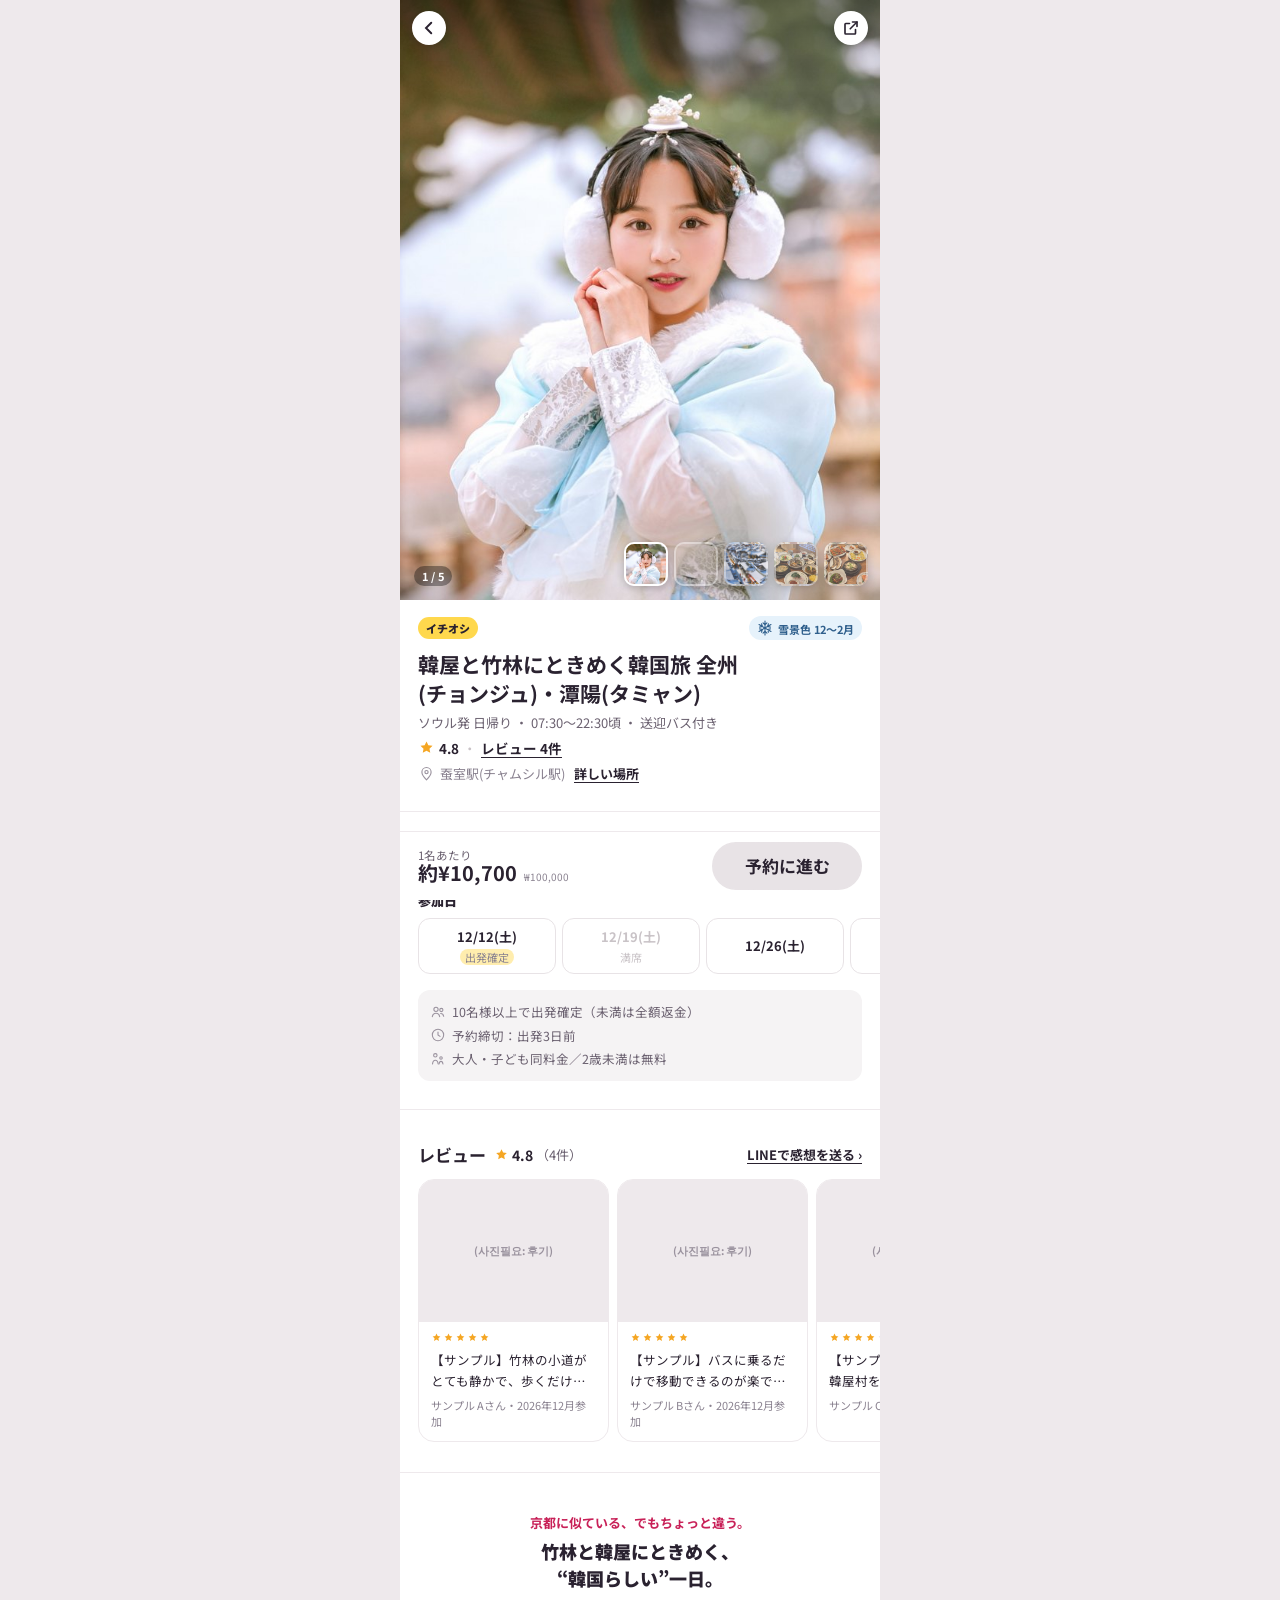
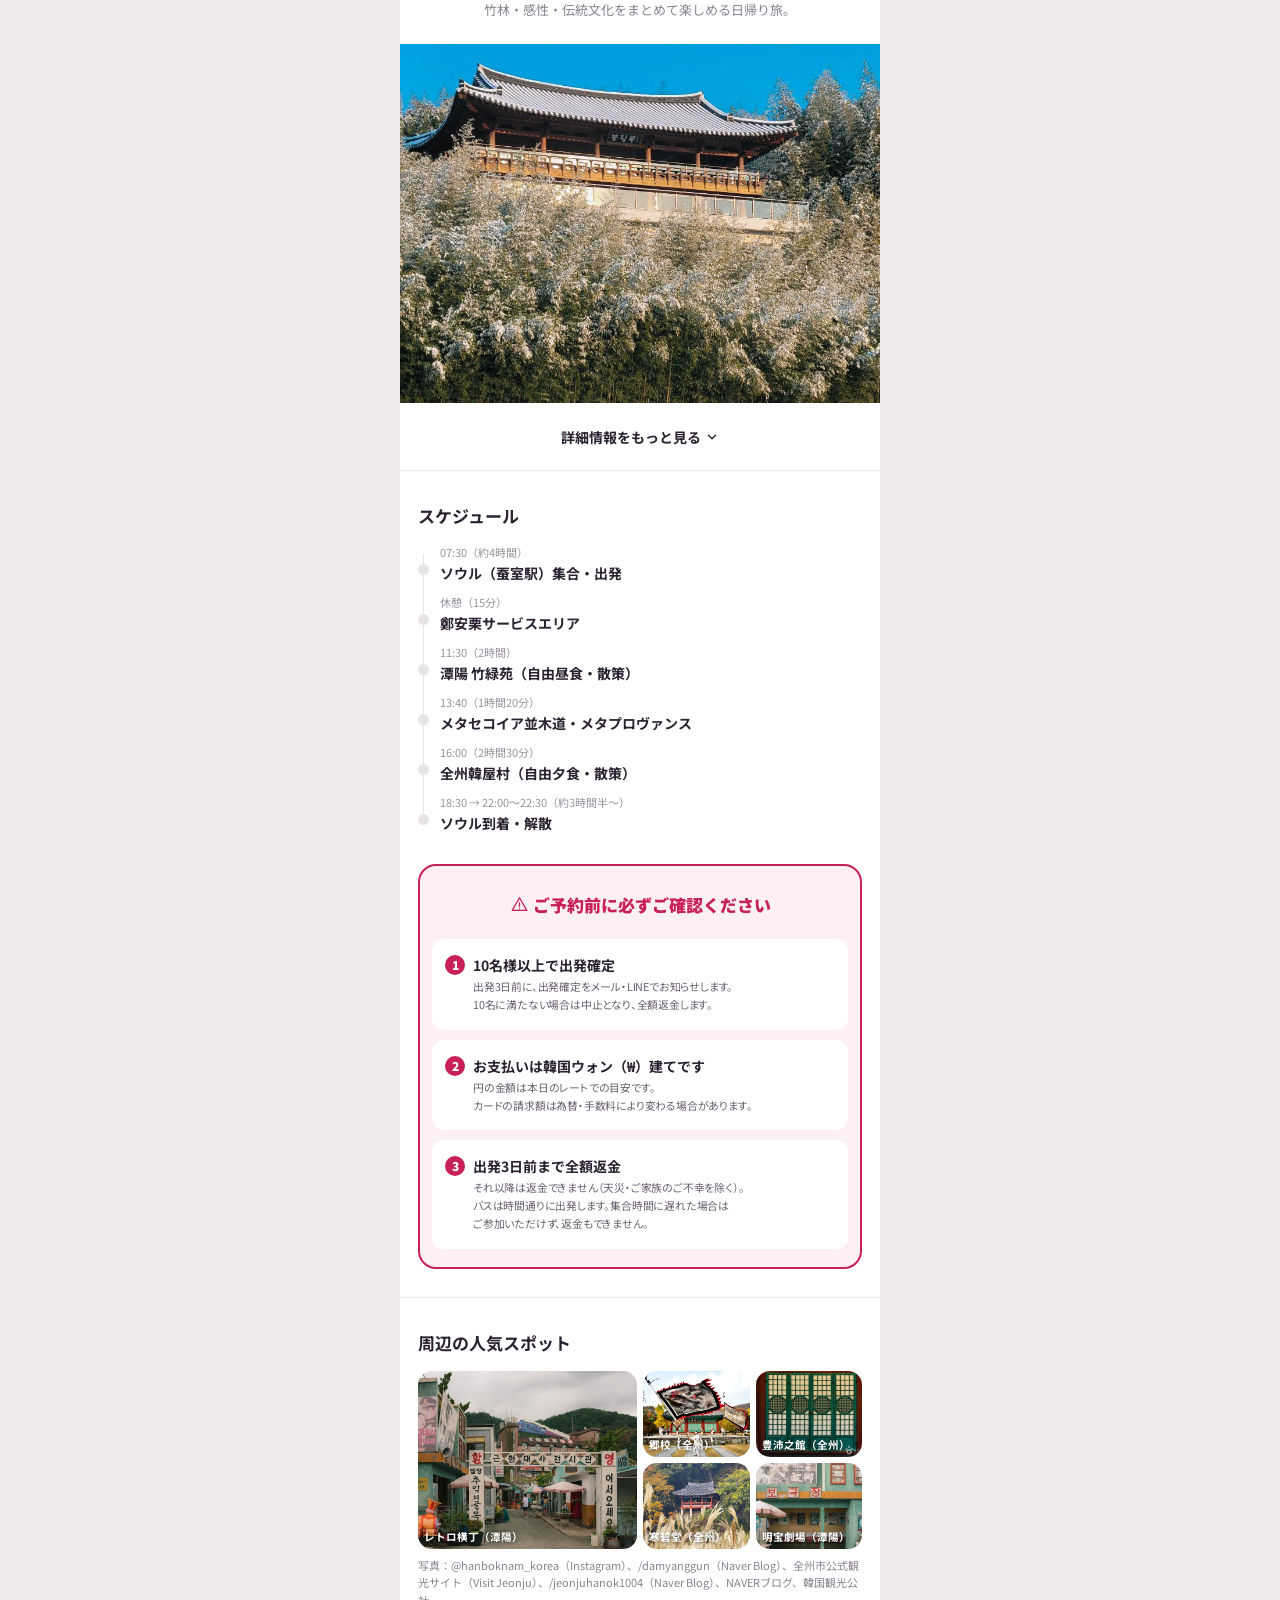
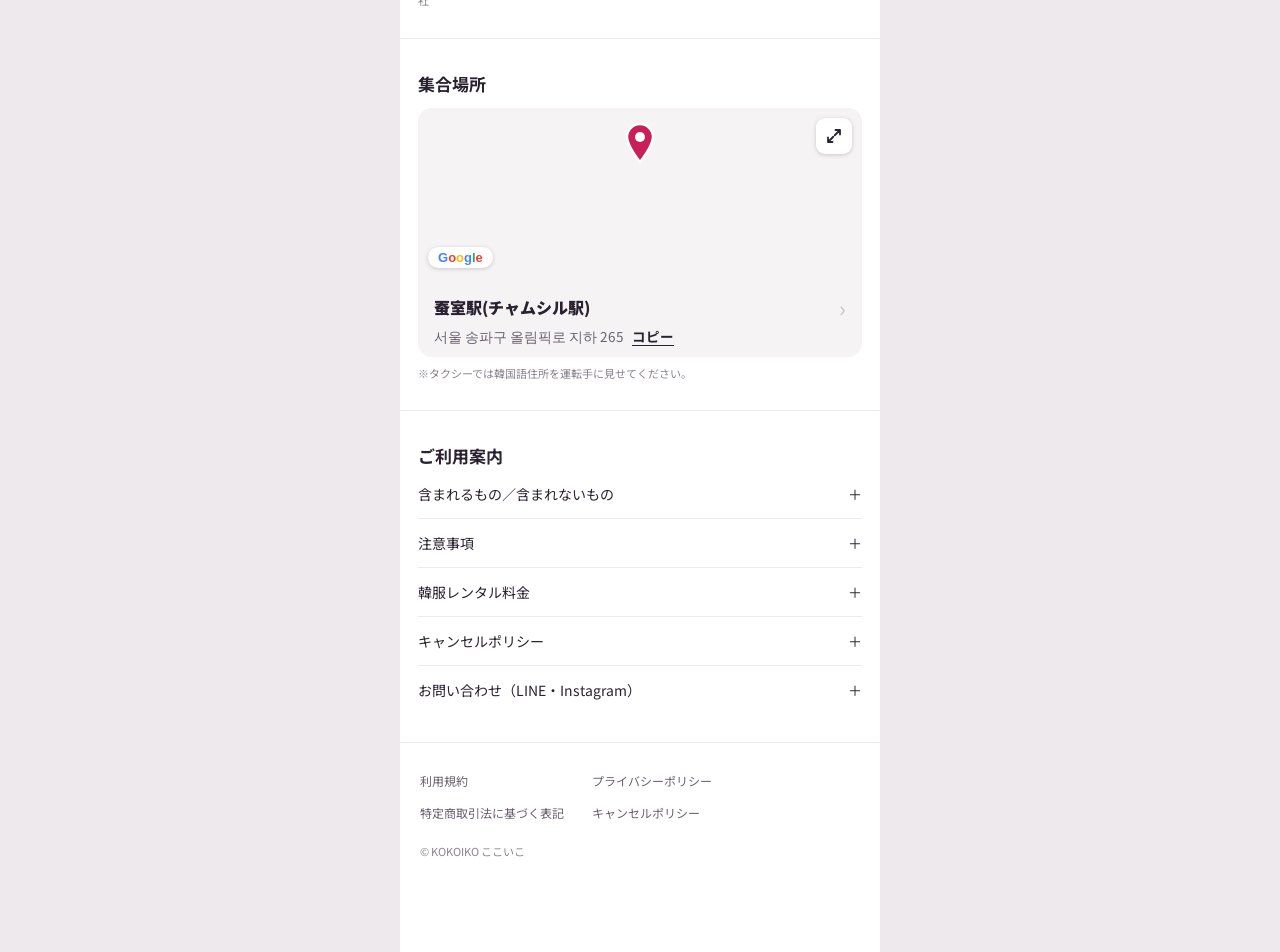
==== commit 975fb317: "Add files via upload" ====
--- a/checkout.html
+++ b/checkout.html
@@ -7,7 +7,7 @@
 <meta name="robots" content="noindex">
 <link rel="preconnect" href="https://fonts.googleapis.com">
 <link href="https://fonts.googleapis.com/css2?family=Noto+Sans+JP:wght@400;700;900&display=swap" rel="stylesheet">
-<link rel="stylesheet" href="css/style.css?v=1127-3">
+<link rel="stylesheet" href="css/style.css?v=1127-6">
 <script src="https://js.tosspayments.com/v2/standard"></script>
 </head>
 <body class="ckpage">
@@ -49,9 +49,9 @@
     </div>
   </form>
 </div>
-<script src="js/data.js?v=1127-3"></script>
-<script src="js/common.js?v=1127-3"></script>
-<script src="js/checkout.js?v=1127-3"></script>
+<script src="js/data.js?v=1127-6"></script>
+<script src="js/common.js?v=1127-6"></script>
+<script src="js/checkout.js?v=1127-6"></script>
 <button class="totop nobar" id="totop" aria-label="ページの先頭へ"><svg viewBox="0 0 24 24" width="20" height="20" fill="none" stroke="#2A2230" stroke-width="2" stroke-linecap="round" stroke-linejoin="round"><path d="M6 14l6-6 6 6"/></svg></button>
 <script>(function(){var t=document.getElementById("totop");if(!t)return;addEventListener("scroll",function(){t.classList.toggle("on",scrollY>600)},{passive:true});t.onclick=function(){scrollTo({top:0,behavior:"smooth"})};})();</script>
 </body>
--- a/css/style.css
+++ b/css/style.css
@@ -34,7 +34,8 @@
 .season{position:absolute;right:12px;bottom:14px;font-weight:900;font-size:13px;border-radius:99px;padding:6px 12px;color:#2F5F8C}
 .ichi{font-size:11px;font-weight:900;background:#fff;color:var(--rose);border:1.5px solid var(--rose);border-radius:99px;padding:1px 8px}
 /* ---------- Main: products ---------- */
-.psec{padding:28px 18px 8px;margin:12px 0 14px}  /* 앞뒤 요소의 여백과 상쇄되어, 어느 블록 뒤에 와도 위 40·아래 22로 같아진다 (2026-11-26) */
+.psec{padding:8px 18px 8px;margin:10px 0 14px}  /* S10: 헤드라인 묶음 마진 위 10·아래 14, 패딩 위아래 8 (2026-11-27 사용자 지정값) */
+.big + .psec{margin-top:42px}  /* 카드 뒤 헤드라인 위를 지도 뒤와 같은 50px로 맞춘다. 지도 뒤는 래퍼의 그림자 자리 32px이 더 있어 32+10+8=50, 카드 뒤는 42+8=50 (1127-5) */
 .psec h2{font-size:21px;margin:0;line-height:1.4}
 .psec p{font-size:16px;color:var(--sub);margin:6px 0 0}
 .slides{display:flex;height:100%;overflow-x:auto;scroll-snap-type:x mandatory;scrollbar-width:none}
@@ -110,7 +111,8 @@
 .c small{display:block;margin-top:3px;font-size:11px;font-weight:400;color:var(--mute)}  /* 참가일 칩 상태 줄 */
 .c small .ok{background:rgba(255,216,77,.45);border-radius:99px;padding:0 5px}  /* 안 고른 출발 확정일 */
 .c.sel small{color:var(--mute)}
-.c.full{color:#C9C3C7;background:#F5F3F4;border-color:#F5F3F4}  /* 면 #F5F3F4 + 테두리 같은 색(평면). 글자 = 캘린더 안 満席·날짜와 같은 표시 #C9C3C7 (1127-3) */
+.c.full{color:#C9C3C7}  /* 매진 칩: 누르기 전 = 다른 칩과 같은 흰 바탕·테두리, 글자만 표시색 #C9C3C7 (1127-6) */
+.c.full.fsel{background:#F5F3F4;border-color:#F5F3F4}  /* 누른 뒤 = 면 #F5F3F4 평면 */
 .c.full small{color:#C9C3C7}  /* .c small 의 --mute 를 덮어 날짜와 같은 색으로 */
 .meet{font-size:13px;font-weight:700;margin-top:2px}
 .qrow{display:flex;justify-content:space-between;align-items:center}
@@ -148,14 +150,15 @@
 .rv div{flex:1;height:150px;border-radius:14px;background:#E8E3E6;display:flex;align-items:center;justify-content:center;color:#aaa;font-size:11px;text-align:center}
 .mpc iframe{width:100%;height:170px;border:0;display:block}
 details.acc + details.acc{border-top:1px solid var(--line)}  /* 구분선은 항목 사이에만 — 묶음의 위·아래는 섹션 선이 맡아 선이 겹쳐 보이지 않게 (2026-11-25) */
-details.acc summary{list-style:none;padding:14px 0;display:flex;justify-content:space-between;font-size:14.5px;font-weight:900;cursor:pointer}
+.sec h2.qah{margin-bottom:2px}  /* Q&A 소제목 → 첫 항목 글자 16px = 소제목 2 + 항목 패딩 14 (S5, 1127-6) */
+details.acc summary{list-style:none;padding:14px 0;display:flex;justify-content:space-between;font-size:14px;font-weight:400;cursor:pointer}  /* 소제목(17px·700)보다 가볍게 (1127-6) */
 details.acc summary::-webkit-details-marker{display:none}
 details.acc summary:after{content:"＋"}
 details.acc[open] summary:after{content:"−"}
 /* 주문 요약 토글: ＋/− 대신 셰브론 */
 details.acc.chev summary:after{content:"";width:11px;height:11px;border-right:2px solid #9A929E;border-bottom:2px solid #9A929E;transform:rotate(45deg);margin:2px 3px 0 0;transition:transform .2s}
 details.acc.chev[open] summary:after{transform:rotate(-135deg);margin-top:6px}
-details.acc.chev summary{padding:0;font-size:17px;align-items:center}
+details.acc.chev summary{padding:0;font-size:17px;font-weight:900;align-items:center}
 details.acc.chev[open] summary{padding-bottom:16px}
 .accb.ordb{padding-bottom:0;color:var(--ink)}
 .ordb .rr:first-of-type{margin-top:16px;padding-top:14px;border-top:1px solid var(--line)}
@@ -188,7 +191,7 @@
 .cal .d.pick:not(.full) small.ok{background:none;padding:0}  /* 로즈 위에 노랑 금지 (N22) */
 .cal .d[disabled] b{color:#C9C3C7!important}
 .cal .d.full b{color:#C9C3C7!important}
-.cal .d.full.pick{border-color:#C9C3C7}
+.cal .d.full.pick{border:1px solid #C9C3C7}  /* 매진일 선택 테두리 2→1px (1127-6) */
 .cal .d.pick:not(.full){background:none}  /* 채움은 :before가 그린다 */
 .cal .d.pick:not(.full) b{color:#fff!important}
 .sheet .cta{margin-top:12px;width:100%}
@@ -295,7 +298,7 @@
 .sbar .cta.w{width:150px;flex:none;margin:0}
 /* 비교표 */
 /* 주의사항 박스 */
-.warnsec{border-bottom:none;padding-bottom:6px}
+.warnsec{padding-bottom:6px}  /* 아래 구분선 있음 — 다음이 周辺の人気スポット(다른 내용) (1127-6) */
 /* 푸터 문의 */
 .sep{margin:0 10px;color:#E8E3E6}
 a.cl{text-decoration:underline;text-underline-offset:3px;color:var(--sub)}
@@ -524,11 +527,13 @@
 .pn{white-space:nowrap}
 /* 일본어 문장은 문절 단위로 끊는다 — 고아 글자 방지 (D25). 미지원 브라우저는 기존 동작 */
 .sec h1,.ch,.cd,.cf,.cf small,.cfs,.ph,.psub,.rh,.rs,.spot h3,.spot p,.food h3,.food .s,.food .fl,.psec h2,.psec p,.stage .hero h1,.stage .hero p.hsub{word-break:auto-phrase}
-.ckk{font-size:13px;font-weight:700;color:var(--rose);margin:6px 0 0}
-h2.ch{font-size:21px;font-weight:900;line-height:1.5;margin:10px 0 0}  /* .sec h2(17px, 100줄)와 같은 구체도로 올려 D20의 21px을 실제 적용 (1127-3). .ph·.rh와 같은 처리 */
+.ckk{font-size:13px;font-weight:700;color:var(--rose);margin:8px 0 0}  /* 도입 묶음 위 40px = 섹션 패딩 32 + 8 (1127-6) */
+h2.ch{font-size:18px;font-weight:900;line-height:1.5;margin:10px 0 0}  /* .sec h2(17px, 100줄)와 같은 구체도로 올려 D20의 21px을 실제 적용 (1127-3). .ph·.rh와 같은 처리 */
 .cd{font-size:13px;color:#8A8290;line-height:1.8;margin:6px 0 0}  /* 헤드→서브 6px = S2 「같은 묶음 안 줄 사이」 (1127-3, 이전 10px) */
-.cf{font-size:16px;font-weight:700;line-height:1.7;margin:40px 0 0}
-.cf small{display:block;font-size:13px;font-weight:400;color:#8A8290;margin-top:6px;line-height:1.8}
+.cf{font-size:18px;font-weight:700;line-height:1.7;margin:22px 0 0}  /* 도시 소개 헤드 18px 통일. 두 번째·세 번째 묶음은 위아래 22px 대칭 (S14, 1127-6) */
+.city .cd + .fimg,.city .cf + .fimg,.city .cfs + .fpic{margin-top:22px}  /* 묶음 아래(글 → 사진) 22px. 도입 묶음은 위 40 / 아래 22 */
+.cf + .cfs{margin-top:4px}  /* 헤드 바로 아래 서브라인은 다른 묶음의 헤드→서브와 같은 간격 */
+.cf small{display:block;font-size:13px;font-weight:400;color:#8A8290;margin-top:4px;line-height:1.8}  /* 헤드가 16→18px이 되며 늘어난 2px을 빼서, 글자 사이 간격을 원래(9px)대로 (1127-6) */
 .cfs{font-size:13px;color:#8A8290;line-height:1.8;margin:18px 0 0}  /* 헤드 없는 서브라인 — 크기·색은 .cf small과 같다. 위 간격은 헤드가 없으므로 아래(.fpic 18px)와 같은 18px (1127-3, 이전 40px) */
 .cfs+.cfs{margin-top:14px}
 
@@ -547,10 +552,10 @@
 .recl{display:table;margin:0 auto;text-align:left}
 /* 가격 비교 */
 .pcmp{text-align:center}
-h2.ph{font-size:21px;font-weight:900;line-height:1.5;margin:0 0 16px}  /* .sec h2(17px)보다 뒤·같은 구체도로 D20 21px 적용. 아래 16px은 S5 */
+h2.ph{font-size:18px;font-weight:900;line-height:1.5;margin:0}  /* .sec h2(17px)보다 뒤·같은 구체도로 D20 21px 적용. 아래 16px은 S5 */
 .mk{position:relative;z-index:0;padding:0 3px}
 .mk:before{content:"";position:absolute;z-index:-1;left:-2px;right:-2px;bottom:2px;height:46%;background:#FFD84D;border-radius:4px 10px 6px 12px;transform:rotate(-1.5deg)}
-.psub{font-size:13px;color:#8A8290;margin:8px 0 22px}
+.psub{font-size:13px;color:#8A8290;margin:8px 0 22px}  /* 헤드→서브·묶음 아래를 도시 소개 묶음과 같게 (1127-6) */
 .pc{display:grid;grid-template-columns:1fr 86px 86px;column-gap:2px;text-align:left}
 .pc-h{font-size:12px;font-weight:700;text-align:center;padding:12px 0 8px}
 .pc-h.a{color:#9A929E;background:#F5F3F4;border-radius:14px 14px 0 0}
@@ -580,8 +585,8 @@
 /* 코스맵 · 장소 소개 */
 .iroute{margin:0 0 36px;text-align:left}
 .iroute>.rh,.iroute>.rs{text-align:center}  /* 코스 섹션 제목·서브는 가격비교(.pcmp)와 같은 가운데 정렬 (2026-11-25) */
-h2.rh{font-size:21px;font-weight:900;line-height:1.5;margin:0 0 16px}  /* 같은 이유 (D20·S5) */
-.rs{font-size:13px;color:#8A8290;margin:6px 0 16px}
+h2.rh{font-size:18px;font-weight:900;line-height:1.5;margin:0}  /* 같은 이유 (D20·S5) */
+.rs{font-size:13px;color:#8A8290;margin:8px 0 22px}  /* 헤드→서브·묶음 아래를 도시 소개 묶음과 같게 (1127-6, 이전 6/16) */
 .spot{margin-bottom:40px;text-align:left}
 .spot h3{font-size:16px;margin:0}
 .spot p{font-size:13px;color:#8A8290;line-height:1.8;margin:6px 0 0}
@@ -646,7 +651,7 @@
 .plab.r{left:16px;right:auto;bottom:12px;background:rgba(0,0,0,.45);font-weight:400;font-size:11px}
 .sph .dots{left:auto;right:16px;bottom:20px;justify-content:flex-end}
 .sph .dots{left:0;right:0;top:22px;bottom:auto;justify-content:center}
-.city .ckk+.ch{margin-top:10px}  /* 킥커→헤드 10px (1127-3, 이전 18px) */
+.city .ckk+.ch{margin-top:6px}  /* 킥커→헤드 6px = S2 「같은 묶음 안 줄 사이 6px」, 헤드→서브와 같은 값 (1127-6, 이전 10px) */
 .city .ch{margin-bottom:6px}  /* 헤드→서브 6px = S2. `.sec h2{margin:0 0 16px}`(100줄)가 `.ch`를 이기고 있어 같은 구체도로 덮는다. font-size는 건드리지 않는다 (1127-3) */
 .intro2 .hl{background:none;margin:22px 0}
 .intro2 .rec+.hl{width:1.5px;height:56px;margin:26px auto;background:#C9C3C7}
@@ -665,7 +670,7 @@
 .pc-mv em{font-style:normal}
 .pc-mv em{font-size:12px;color:#8A8290}
 .intro.clip{position:relative;overflow:hidden}.intro.clip.open{overflow:visible}
-.more{display:flex;width:100%;min-height:48px;margin-top:16px;border:0;border-radius:0;align-items:center;justify-content:center;gap:4px;padding:0 12px;font-size:14px;font-weight:700;background:none;color:var(--ink)}
+.more{display:flex;width:100%;min-height:48px;margin-top:10px;border:0;border-radius:0;align-items:center;justify-content:center;gap:4px;padding:0 12px;font-size:14px;font-weight:700;background:none;color:var(--ink)}
 .more .mi{flex:none;transition:transform .2s ease}
 .more.on .mi{transform:rotate(180deg)}
 .mpm:after{content:"";position:absolute;inset:0;background:rgba(110,140,180,.07);pointer-events:none}
@@ -858,7 +863,7 @@
 .big .g .irow .chip.ichi{font-size:11px!important;padding:2px 8px!important}
 /* big product card: photo on top (same ratio as detail hero 375:440), info box below like the two-column cards */
 .big{height:auto!important;background:#fff!important;box-shadow:0 6px 18px rgba(60,30,60,.10)}
-.big .slides{height:auto!important;aspect-ratio:375/440}
+.big .slides{height:auto!important;aspect-ratio:375/405}  /* 메인 큰 카드 사진 1:1.08 (2026-11-27, 이전 375/440 — 헤드라인+카드 영역이 길어 보여 32px 줄임. 상세 대표 사진은 별개) */
 .big .slides>div{height:auto!important}
 .big:before{height:70px}
 .big .g{position:static!important;display:block;background:#fff!important;backdrop-filter:none!important;-webkit-backdrop-filter:none!important;border:0!important;box-shadow:none!important;border-radius:0!important;padding:12px 14px 14px!important;transform:none!important}
@@ -1010,6 +1015,8 @@
 .sl .si:last-child{margin-bottom:0}
 /* RULE: 1px divider = 22px above and below, on every page (S1) */
 .sec{padding-top:32px!important;padding-bottom:28px!important}
+.sec.intro2{padding-bottom:9px!important}  /* 접기·펼치기 버튼 글자 위아래를 24px로 같게: 위 = 버튼 마진 10 + 버튼 안 14, 아래 = 버튼 안 14 + 패딩 9 + 선 1 (1127-6). 바로 윗줄이 !important라 같은 방식으로 덮는다 */
+.sec:has(.sl){padding-bottom:15px!important;border-bottom:0!important}.sec.warnsec{padding-top:15px!important}  /* スケジュール ↔ 안내 박스 30px(15 + 15), 구분선 없음 — 일정과 안내를 한 흐름으로 (1127-6, 이전 61px + 선) */
 .hl{margin:22px 0}
 .ftsrc:last-of-type{margin-bottom:22px}
 footer{padding-top:22px;padding-bottom:22px}
@@ -1196,5 +1203,3 @@
 
 
 /* 하단 구간 구분선 제거 (2026-11-27) — 주의사항 상·하, Q&A 위. 푸터 바로 위 선은 남긴다 */
-.sec.warnsec{border-bottom:0}                       /* 주의사항 아래 */
-.sec:has(.mrow){border-bottom:0}  /* 集合場所 아래 = Q&A 위 */
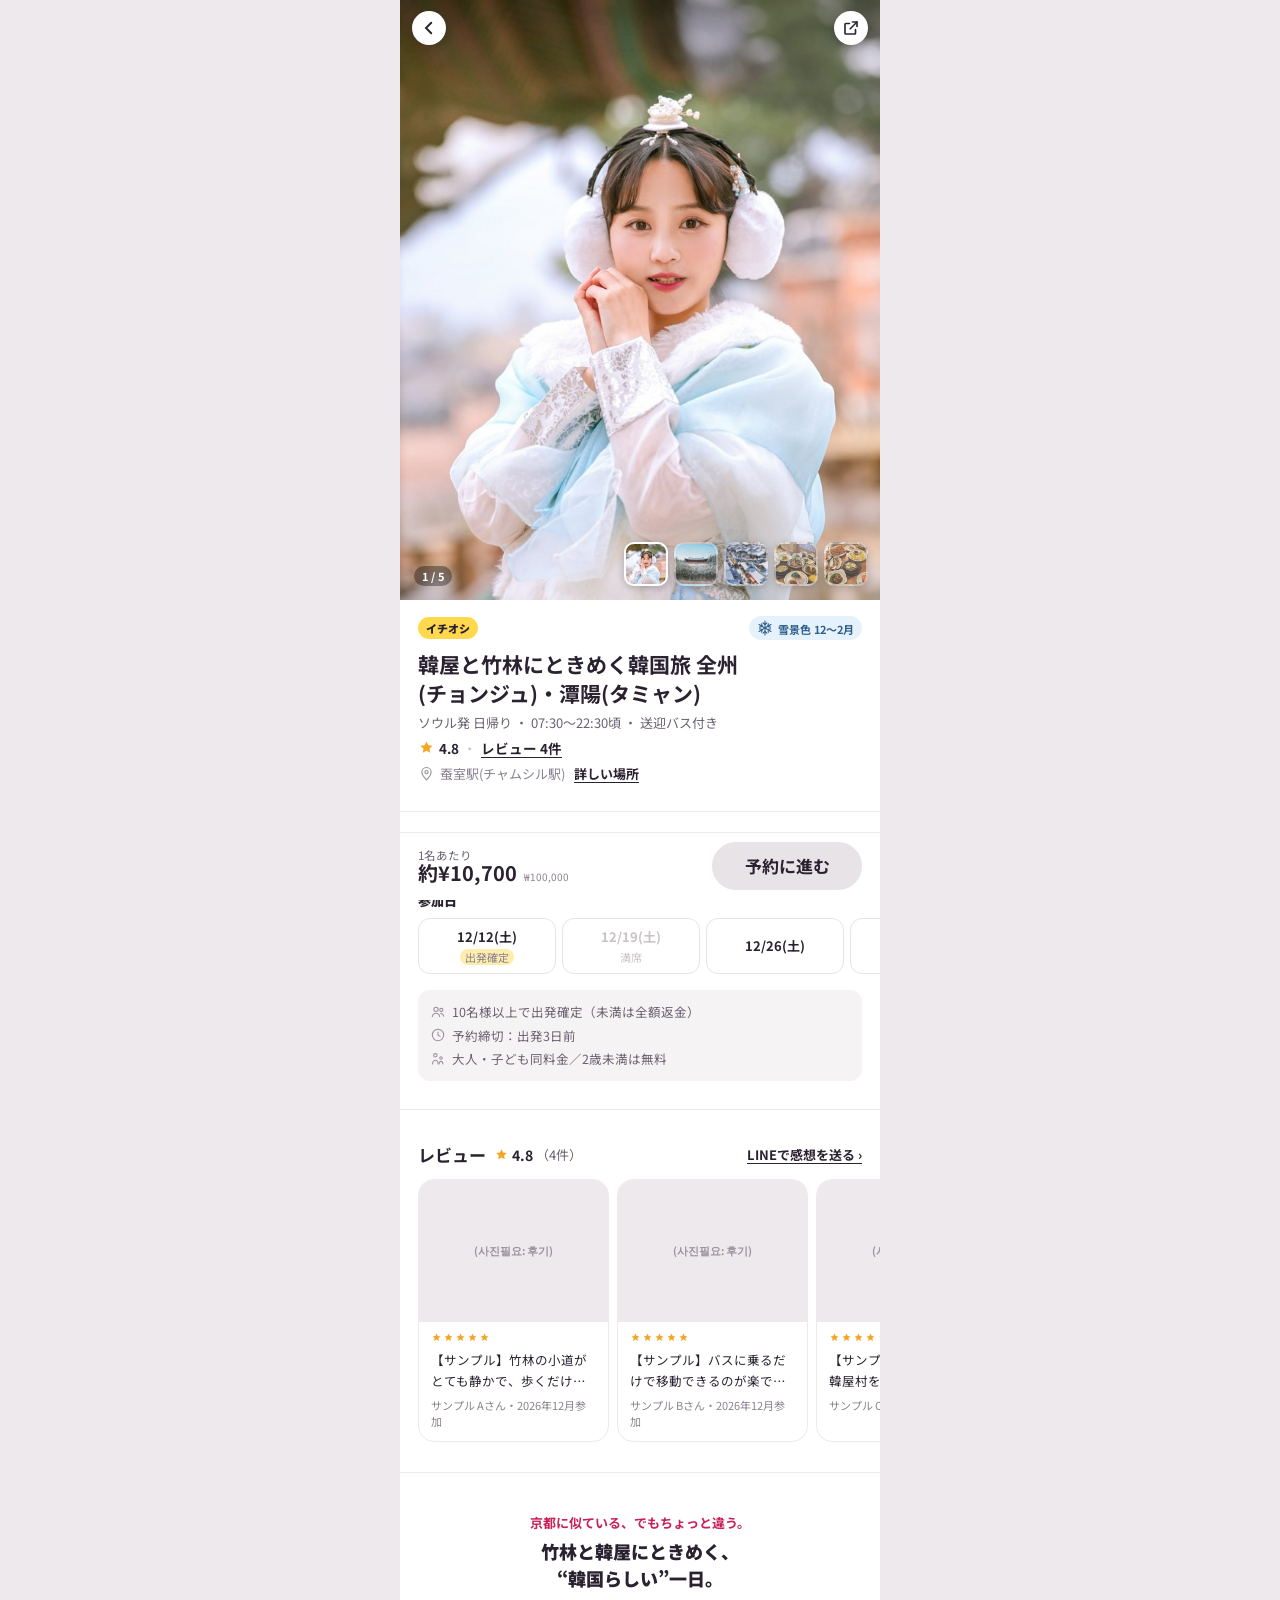
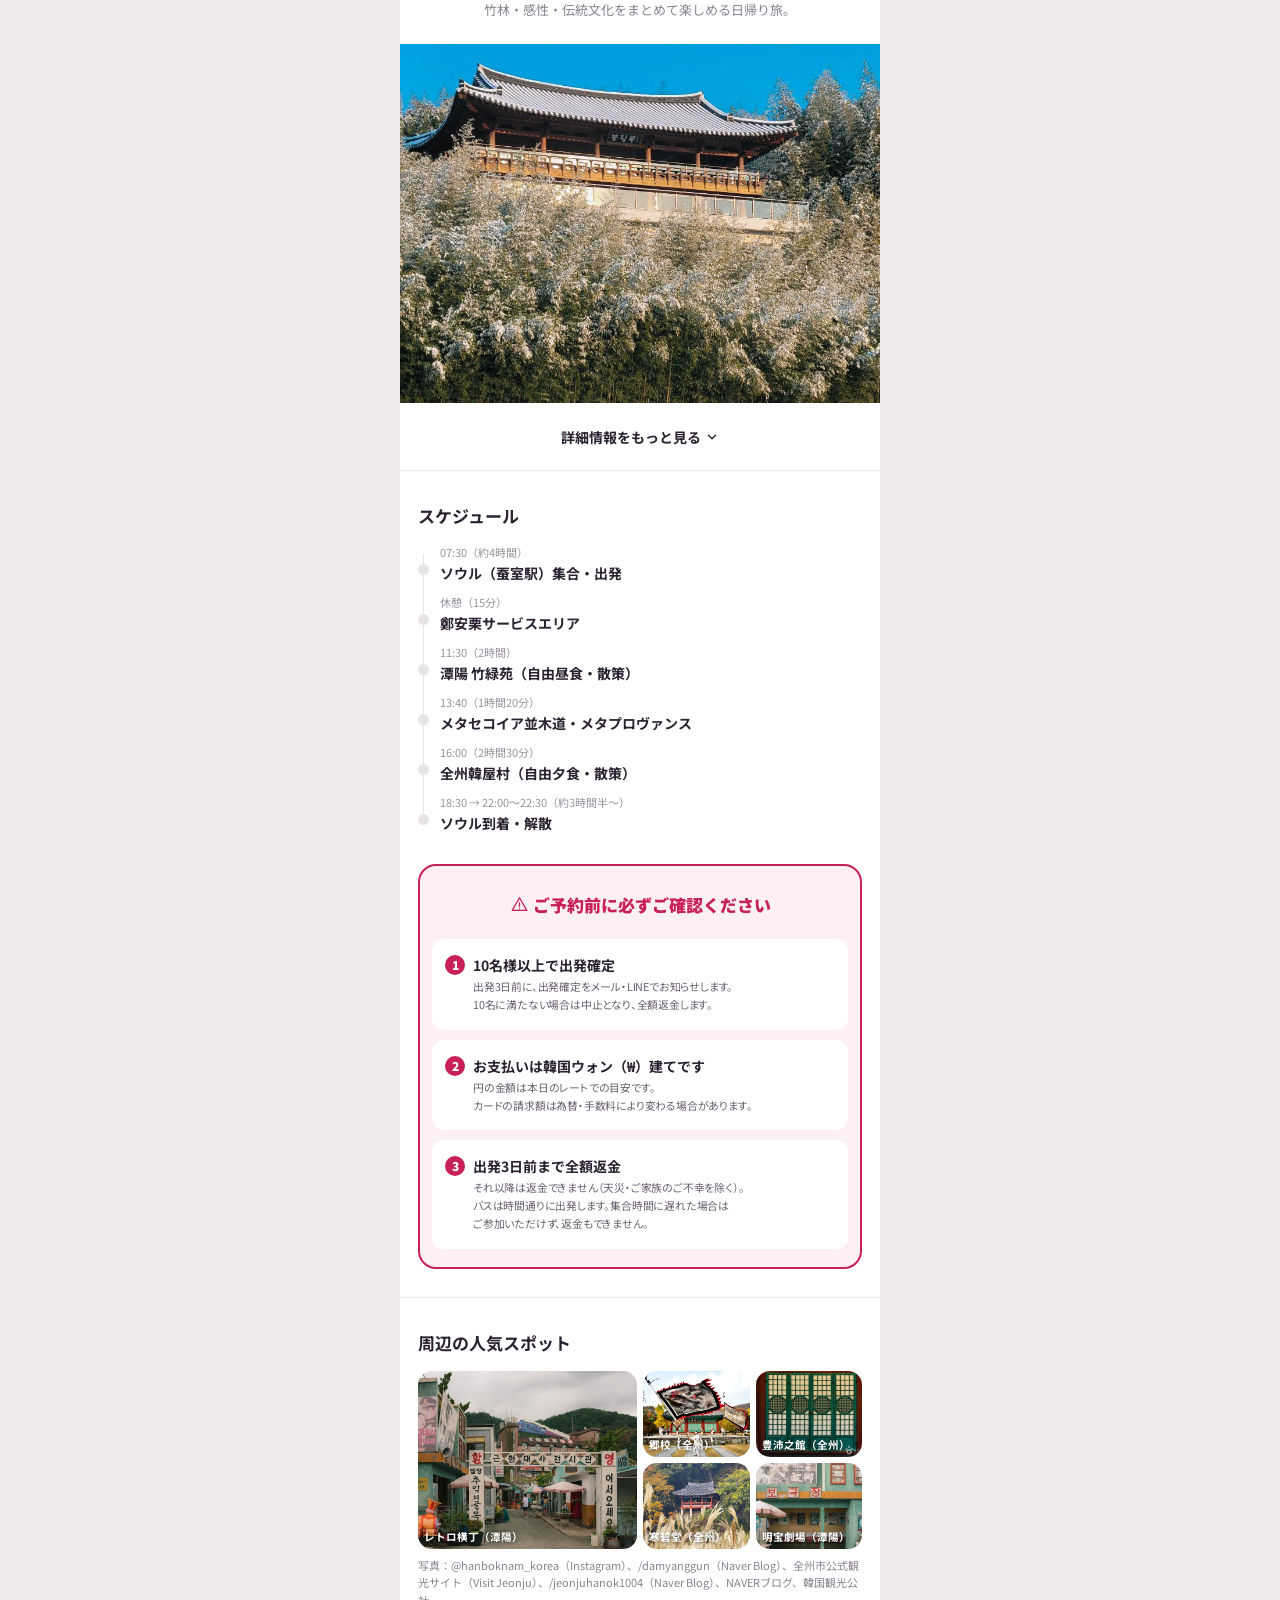
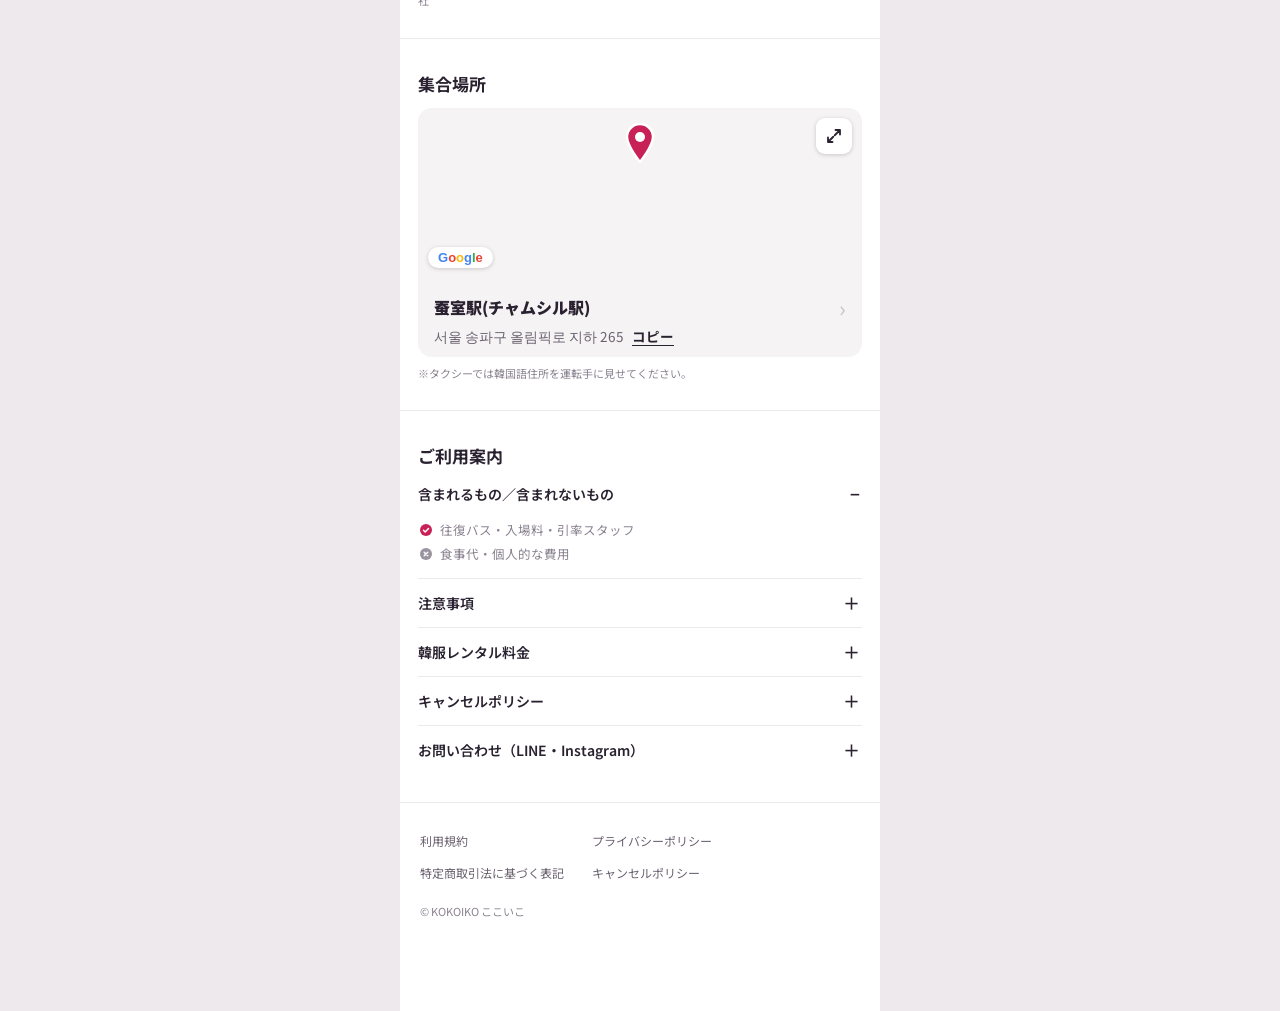
==== commit da36ae61: "Add files via upload" ====
--- a/checkout.html
+++ b/checkout.html
@@ -7,7 +7,7 @@
 <meta name="robots" content="noindex">
 <link rel="preconnect" href="https://fonts.googleapis.com">
 <link href="https://fonts.googleapis.com/css2?family=Noto+Sans+JP:wght@400;700;900&display=swap" rel="stylesheet">
-<link rel="stylesheet" href="css/style.css?v=1127-6">
+<link rel="stylesheet" href="css/style.css?v=1127-7">
 <script src="https://js.tosspayments.com/v2/standard"></script>
 </head>
 <body class="ckpage">
@@ -15,7 +15,12 @@
   <div class="phd2"><a href="index.html" id="backLink" aria-label="戻る"><svg width="22" height="22" viewBox="0 0 24 24" fill="none" stroke="#2A2230" stroke-width="2.6" stroke-linecap="round"><path d="M15 5l-7 7 7 7"/></svg></a><b>お支払い</b><span></span></div>
 
   <div class="sec"><h2>ご予約内容</h2>
-    <div class="osum"><div class="im" id="sImg"></div><div><b id="sName"></b><span id="sDate"></span><span id="sTime"></span><span id="sQty"></span><span class="smeet"><span id="sMeet"></span><button type="button" class="cpy" id="addrCopy">コピー</button></span></div></div>
+    <div class="ordb">
+      <div class="psum"><div class="im" id="sImg"></div><b id="sName"></b></div>
+      <div class="rr"><span>参加日</span><b id="sDate"></b></div>
+      <div class="rr"><span>人数</span><b id="sQty"></b></div>
+      <div class="rr"><span>集合場所</span><b><span id="sMeet"></span><button type="button" class="cpy" id="addrCopy">コピー</button></b></div>
+    </div>
   </div>
 
   <form id="form" novalidate>
@@ -44,14 +49,13 @@
       </ul>
 
       <p class="agreet miss" id="agreet">必須項目を入力してください。</p>
-      <div class="err" id="err"></div>
       <button type="submit" class="paybtn" id="payBtn" aria-disabled="true">決済する</button>
     </div>
   </form>
 </div>
-<script src="js/data.js?v=1127-6"></script>
-<script src="js/common.js?v=1127-6"></script>
-<script src="js/checkout.js?v=1127-6"></script>
+<script src="js/data.js?v=1127-7"></script>
+<script src="js/common.js?v=1127-7"></script>
+<script src="js/checkout.js?v=1127-7"></script>
 <button class="totop nobar" id="totop" aria-label="ページの先頭へ"><svg viewBox="0 0 24 24" width="20" height="20" fill="none" stroke="#2A2230" stroke-width="2" stroke-linecap="round" stroke-linejoin="round"><path d="M6 14l6-6 6 6"/></svg></button>
 <script>(function(){var t=document.getElementById("totop");if(!t)return;addEventListener("scroll",function(){t.classList.toggle("on",scrollY>600)},{passive:true});t.onclick=function(){scrollTo({top:0,behavior:"smooth"})};})();</script>
 </body>
--- a/css/style.css
+++ b/css/style.css
@@ -67,12 +67,12 @@
 .sm .t{font-size:15px;font-weight:900}
 .sm .s{font-size:12px;color:#6B6170;margin-top:2px}
 /* ---------- bottom bars ---------- */
-.bar{position:fixed;bottom:calc(16px - var(--vvfix,0px));left:50%;transform:translateX(-50%) translateZ(0);width:calc(min(100vw,480px) - 24px);border-radius:34px;padding:8px;display:flex;gap:8px;align-items:center;z-index:20}
+.bar{position:fixed;bottom:16px;left:50%;transform:translateX(-50%) translateZ(0);width:calc(min(100vw,480px) - 24px);border-radius:34px;padding:8px;display:flex;gap:8px;align-items:center;z-index:20}
 .bar.solid{background:#fff;border:1px solid #EEE9EC;box-shadow:0 10px 30px rgba(60,30,60,.18)}
 .share{width:50px;height:50px;flex:none;border-radius:50%;display:flex;align-items:center;justify-content:center;border:1px solid rgba(255,255,255,.9);background:var(--glass);box-shadow:var(--glass-sh)}
 .cta small{display:block;font-size:11px;font-weight:400;opacity:.92}
 .cta[disabled],.cta.off{background:#E8E3E6;color:#9A929E;box-shadow:none;cursor:default}
-.barbg{position:fixed;left:0;right:0;bottom:calc(0px - var(--vvfix,0px));height:calc(80px + var(--vvfix,0px));background:linear-gradient(180deg,rgba(255,249,246,0),#FFF9F6 60%);z-index:19;pointer-events:none}
+.barbg{position:fixed;left:0;right:0;bottom:0;height:80px;background:linear-gradient(180deg,rgba(255,249,246,0),#FFF9F6 60%);z-index:19;pointer-events:none}
 .bprice{flex:1;padding-left:12px;line-height:1.25;min-width:0}
 .bprice span{display:block;font-size:11.5px;color:var(--sub);white-space:nowrap}
 .bprice span em{font-style:normal;color:#E2343B;font-weight:900;margin-right:5px}
@@ -151,9 +151,10 @@
 .mpc iframe{width:100%;height:170px;border:0;display:block}
 details.acc + details.acc{border-top:1px solid var(--line)}  /* 구분선은 항목 사이에만 — 묶음의 위·아래는 섹션 선이 맡아 선이 겹쳐 보이지 않게 (2026-11-25) */
 .sec h2.qah{margin-bottom:2px}  /* Q&A 소제목 → 첫 항목 글자 16px = 소제목 2 + 항목 패딩 14 (S5, 1127-6) */
-details.acc summary{list-style:none;padding:14px 0;display:flex;justify-content:space-between;font-size:14px;font-weight:400;cursor:pointer}  /* 소제목(17px·700)보다 가볍게 (1127-6) */
+details.acc summary{list-style:none;padding:14px 0;display:flex;justify-content:space-between;font-size:14px;font-weight:600;cursor:pointer}  /* 누르는 것이므로 본문색 굵게(D39). 소제목(17px·700)보다는 가볍게 — 크기 3px·굵기 100 차이로 구분 (1127-7) */
 details.acc summary::-webkit-details-marker{display:none}
-details.acc summary:after{content:"＋"}
+details.acc summary:after{content:"＋";font-size:17px;line-height:20px;margin-right:2px}  /* ＋ 크기 14→17px, 오른쪽 끝에서 2px 안쪽. line-height 고정으로 행 높이 48px 유지 (1127-7) */
+details.acc:not(.chev) summary:after{font-size:17px;line-height:20px;margin-right:2px}  /* ＋/− 크기·왼쪽으로 2px (1127-7). line-height 고정으로 항목 행 높이 48px 유지 */
 details.acc[open] summary:after{content:"−"}
 /* 주문 요약 토글: ＋/− 대신 셰브론 */
 details.acc.chev summary:after{content:"";width:11px;height:11px;border-right:2px solid #9A929E;border-bottom:2px solid #9A929E;transform:rotate(45deg);margin:2px 3px 0 0;transition:transform .2s}
@@ -162,7 +163,7 @@
 details.acc.chev[open] summary{padding-bottom:16px}
 .accb.ordb{padding-bottom:0;color:var(--ink)}
 .ordb .rr:first-of-type{margin-top:16px;padding-top:14px;border-top:1px solid var(--line)}
-.accb{font-size:12.5px;line-height:1.8;padding:0 0 12px;color:#6B6170}
+.accb{font-size:12.5px;line-height:1.8;padding:0 0 12px;color:#8A8290}  /* 항목(14px·600·본문색)과 구분되게 약한 글자 (1127-7) */
 .accb a{text-decoration:underline}
 /* ---------- Bottom sheet calendar ---------- */
 .sheet{position:fixed;inset:0;z-index:50;display:none}
@@ -171,7 +172,8 @@
 .grab{width:40px;height:5px;border-radius:9px;background:#ddd;margin:0 auto 12px;touch-action:none;-webkit-user-select:none;user-select:none}
 .sh-hd{-webkit-user-select:none;user-select:none}
 @media(hover:hover){.grab{cursor:grab}}
-.sh-hd{display:flex;justify-content:flex-end;align-items:center}  /* 제목 없이 ✕만 — 오른쪽 */
+.sh-hd{display:flex;justify-content:flex-end;align-items:center}  /* 달력 시트: 제목 없이 ✕만 — 오른쪽 (N22) */
+.legal-body .sh-hd{justify-content:space-between}  /* 약관·사업자정보 시트: 소제목은 왼쪽, ✕는 오른쪽 (1127-7) */
 .sh-hd b{font-size:17px}
 .sh-hd button{background:none;border:0;font-size:20px;color:#999}
 .mo{position:sticky;top:0;z-index:2;background:#fff;display:flex;justify-content:center;align-items:center;gap:22px;margin:0 0 8px;padding:14px 0 6px;font-weight:900;font-size:16px}
@@ -190,7 +192,7 @@
 .cal .d.pick:not(.full) small{color:#fff}
 .cal .d.pick:not(.full) small.ok{background:none;padding:0}  /* 로즈 위에 노랑 금지 (N22) */
 .cal .d[disabled] b{color:#C9C3C7!important}
-.cal .d.full b{color:#C9C3C7!important}
+.cal .d.full b{color:#2A2230!important}  /* 매진일 날짜 숫자는 본문색 — 「満席」 글자만 표시색 (1127-7) */
 .cal .d.full.pick{border:1px solid #C9C3C7}  /* 매진일 선택 테두리 2→1px (1127-6) */
 .cal .d.pick:not(.full){background:none}  /* 채움은 :before가 그린다 */
 .cal .d.pick:not(.full) b{color:#fff!important}
@@ -204,13 +206,6 @@
 .phd{position:sticky;top:0;background:#fff;height:56px;display:flex;align-items:center;gap:10px;padding:0 12px;border-bottom:1px solid var(--line);z-index:10}
 .phd a{display:flex;align-items:center}
 .phd b{font-size:15px}
-.osum{display:flex;gap:12px;align-items:center}
-.osum .im{width:112px;height:112px;border-radius:12px;background-size:cover;background-position:center;flex:none}
-.osum b{font-size:13px;line-height:1.25;display:block}
-.osum span{font-size:12px;color:var(--sub);display:block;margin-top:2px}
-.osum .smeet{display:flex;align-items:baseline;gap:6px;flex-wrap:wrap}
-.osum .smeet span{display:inline;margin-top:0}
-.osum .smeet .cpy{font-size:12px;padding:10px 2px;margin:-10px 0}
 .field{margin-bottom:14px}
 .req{display:inline-block;background:var(--ink);color:#fff;font-size:10.5px;font-weight:700;line-height:1;padding:3px 6px;border-radius:4px;margin-left:8px;vertical-align:2px}
 .field input{width:100%;border:1.5px solid #E8E3E6;border-radius:12px;padding:12px;font-size:16px;font-family:inherit}
@@ -307,7 +302,7 @@
 .rprd{display:flex;gap:14px;align-items:center}
 /* 결제완료·실패 상품 요약: 제목 왼쪽 + 썸네일 오른쪽, 아래 조건줄(일정·인원 / 단가) */
 .psum{display:flex;gap:14px;align-items:flex-start;justify-content:space-between}
-.psum b{flex:1;font-size:15px;line-height:1.45;font-weight:900}
+.psum b{flex:1;font-size:15px;line-height:1.45;font-weight:600}  /* 소제목 17px·700보다 가볍게 — 상품명이 더 굵어 위계가 뒤집혀 있었다 (1127-7) */
 .psum .im{width:72px;height:72px;border-radius:10px;flex:none;background-size:cover;background-position:center}
 .psum-opt{display:flex;gap:12px;justify-content:space-between;margin-top:12px;font-size:12.5px;line-height:1.5;color:var(--sub)}
 .psum-opt span:last-child{flex:none;text-align:right}
@@ -400,7 +395,7 @@
 @keyframes mcpop{from{opacity:0;transform:scale(.9)}to{opacity:1;transform:scale(1)}}
 .mcard.pop{animation:mcpop .32s cubic-bezier(.2,.8,.3,1) both}
 /* 결제 버튼 위 다음 단계 안내 */
-#payment-method.need{outline:2px solid var(--rose);outline-offset:4px;border-radius:12px}
+#payment-method.need{outline:2px solid #E2343B;outline-offset:4px;border-radius:12px}  /* 오류 테두리는 경고 빨강 (역할표). 로즈는 "누르는 곳"이라 오류에 쓰지 않는다 (1127-7) */
 /* 사진 출처·안내: 애플 각주 방식 (푸터와 같은 좌우 여백, 줄 간격 넉넉하게, 출처와 안내 분리) */
 .src{margin-bottom:6px;margin:12px 20px 0;font-size:12px;line-height:1.7;color:#9A929E;text-wrap:pretty;word-break:auto-phrase}
 .src .nw{white-space:nowrap}
@@ -458,7 +453,6 @@
 .phd2.hide{transform:translateY(-100%)}  /* 상단 바 공통 규칙 — 상세(.dtop)와 같은 움직임 */
 .phd2 a{width:48px;height:48px;display:flex;align-items:center;justify-content:center}
 .phd2 b{text-align:center;font-size:16px;font-weight:900}
-.ckpage .osum span{margin-top:3px}
 .chg{display:inline-flex;align-items:center;min-height:48px;font-size:12.5px;color:var(--sub);text-decoration:underline;text-underline-offset:3px}
 .pm{display:flex;align-items:center;gap:12px;min-height:56px;cursor:pointer;position:relative}
 .pm input{position:absolute;opacity:0;width:1px;height:1px}
@@ -486,7 +480,6 @@
 .ckpage .wrap{padding-bottom:calc(16px + env(safe-area-inset-bottom));overflow-x:clip}  /* 알약 CTA 아래 16px — 메인 바와 같은 값 (2026-11-25) */
 .ckpage .sec:last-child{border-bottom:none;padding-bottom:0!important}  /* 決済する 아래는 wrap의 16px만 — .sec 22px!important를 눌러야 해서 !important */
 .err:empty{display:none}
-.ckpage .err{font-size:12.5px;color:#E2343B;font-weight:700;text-align:center;margin-bottom:10px}
 /* 탭 영역 48px */
 .calk{display:inline-flex;align-items:center;gap:4px;font-size:13px;font-weight:700;background:none;border:0;padding:4px 0;min-height:44px}
 .mtag::after,.hd a::after,.gbtn::after{content:"";position:absolute;inset:-8px}
@@ -909,7 +902,7 @@
 .bar .cta{height:48px!important;transition:transform .25s cubic-bezier(.2,.8,.3,1),box-shadow .2s ease,background-color .15s ease!important}
 @media(hover:hover){.bar .cta:not(.off):not([disabled]):hover{transform:translateY(-4px);box-shadow:0 10px 22px rgba(200,33,88,.28)!important;filter:none}}
 /* premium pass — detail reservation bar: price loud */
-.bar.solid{width:min(100vw,480px);bottom:calc(0px - var(--vvfix,0px));border-radius:0;padding:10px 18px calc(10px + env(safe-area-inset-bottom,0px));border:0;border-top:1px solid #EEE9EC;box-shadow:none} /* 상세 하단 바: 화면 하단에 붙은 풀폭(D5) */
+.bar.solid{width:min(100vw,480px);bottom:0;border-radius:0;padding:9px 18px 10px;border:0;border-top:1px solid #EEE9EC;box-shadow:none}  /* 위 9 + 테두리 1 = 보이는 간격 10, 아래 10 → 10/10. 높이 68px (D5) */ /* 상세 하단 바: 화면 하단에 붙은 풀폭(D5) */
 .bar.solid .bprice{padding-left:0}
 /* fit fixes: map card must stay below the Jeonju pill; detail bar price on one line */
 .mcard{padding:14px 24px!important}
